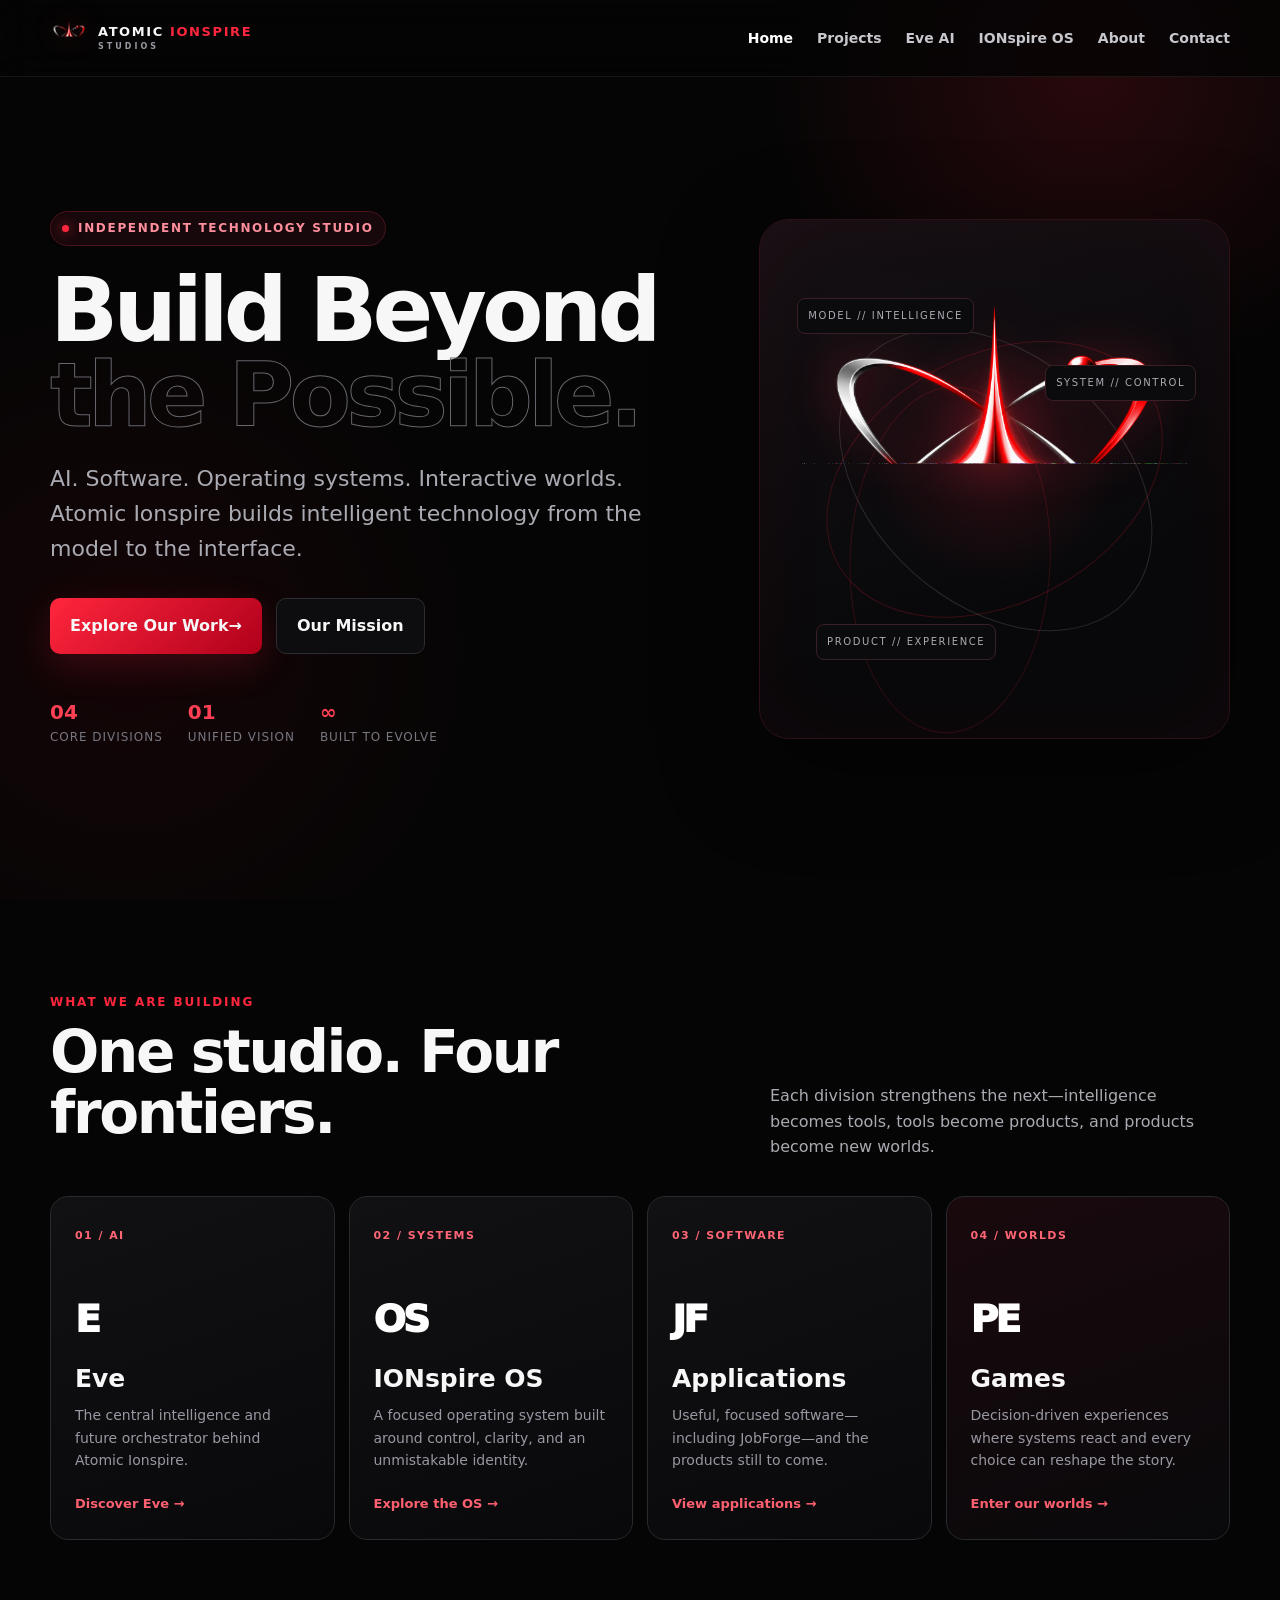
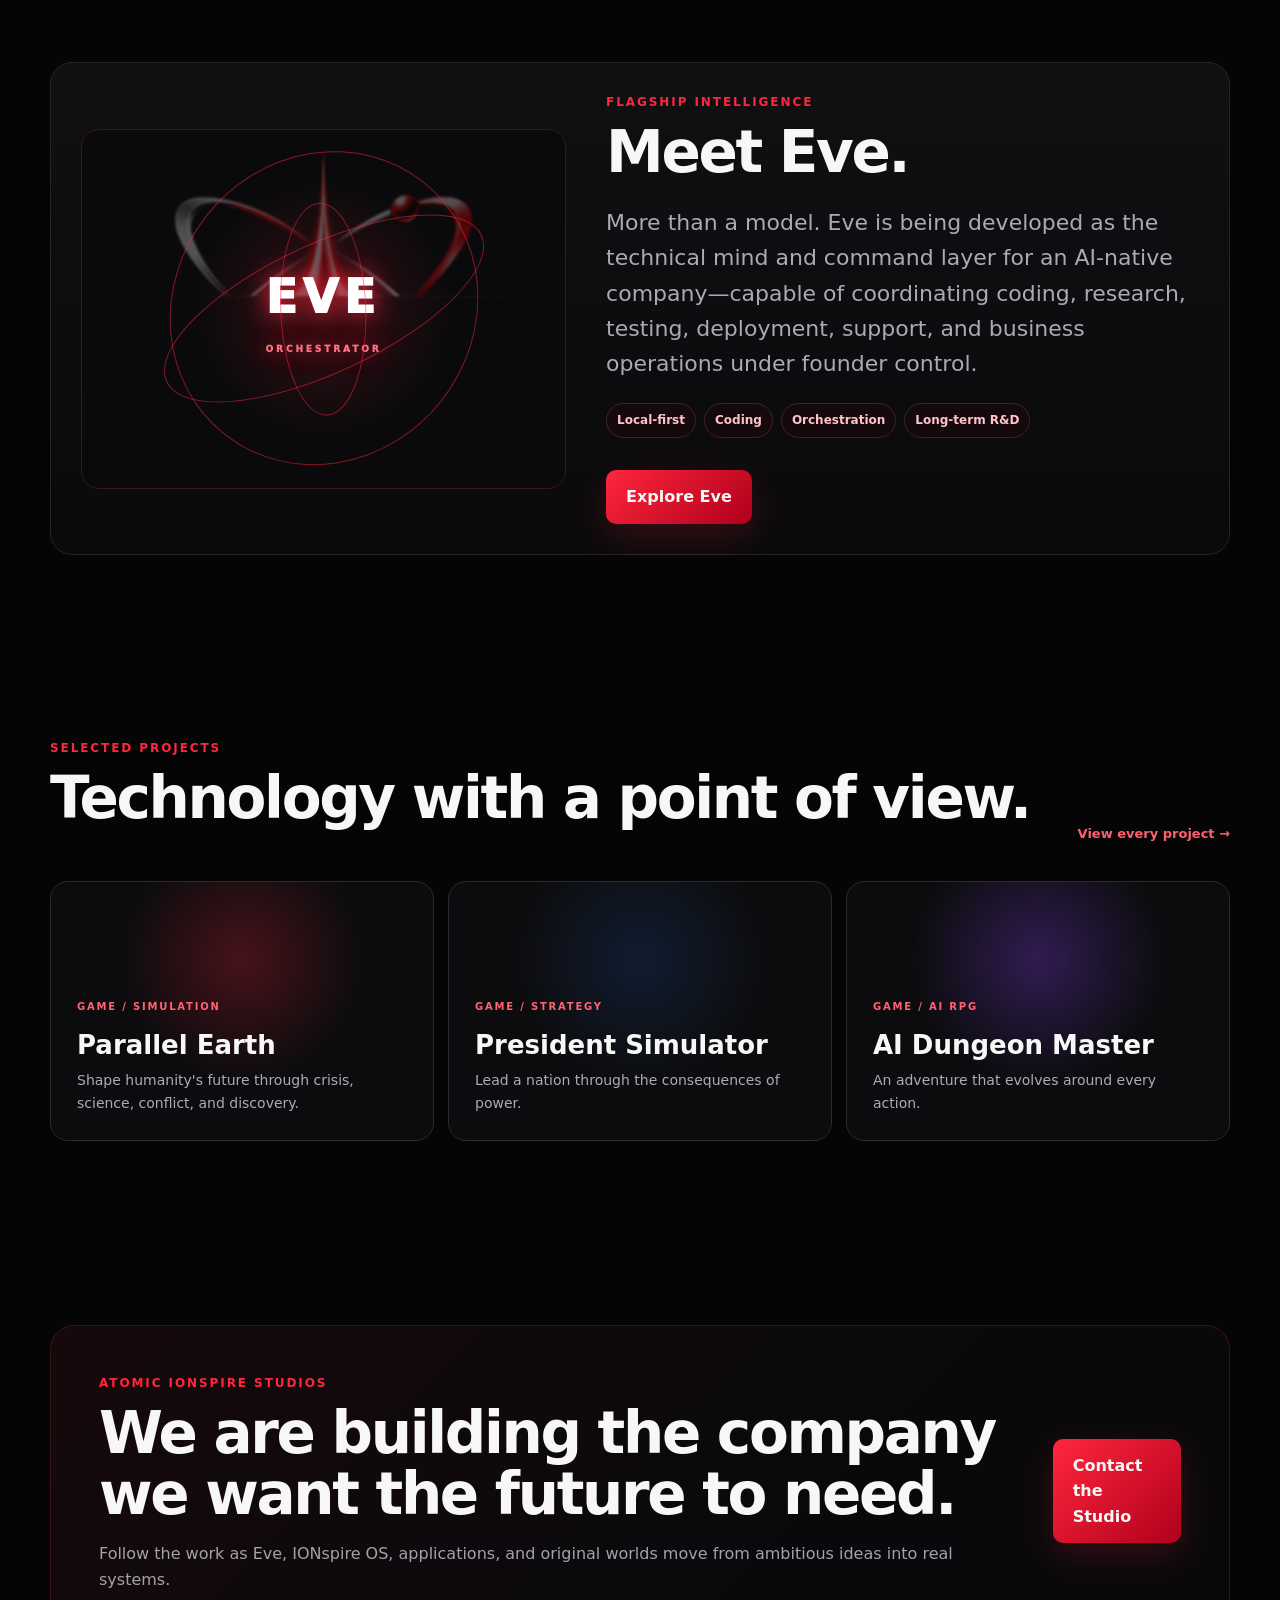
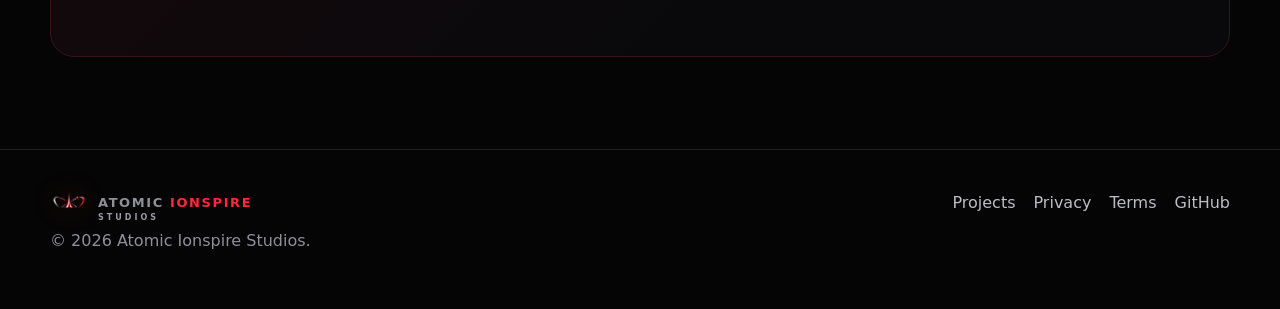
==== index.html @ 13362579 "Launch Atomic Ionspire Studios brand V2" ====
<!doctype html>
<html lang="en">
<head>
  <meta charset="utf-8"><meta name="viewport" content="width=device-width,initial-scale=1">
  <meta name="description" content="Atomic Ionspire Studios builds artificial intelligence, operating systems, software, and interactive worlds from the model to the interface.">
  <meta name="theme-color" content="#050505"><meta property="og:title" content="Atomic Ionspire Studios — Build Beyond the Possible"><meta property="og:description" content="AI. Software. Operating systems. Interactive worlds."><meta property="og:type" content="website"><meta property="og:url" content="https://atomicionspire.com/">
  <link rel="canonical" href="https://atomicionspire.com/"><link rel="icon" href="assets/atomic-ionspire-mark.png"><link rel="stylesheet" href="styles.css">
  <title>Atomic Ionspire Studios | Build Beyond the Possible</title>
</head>
<body><div class="site-bg"></div><div class="grid"></div>
<nav class="nav"><div class="wrap nav-inner"><a class="brand" href="index.html"><img class="brand-mark" src="assets/atomic-ionspire-mark.png" alt=""><span>ATOMIC <strong>IONSPIRE</strong><small>STUDIOS</small></span></a><button class="menu-btn" aria-expanded="false" aria-label="Open navigation">Menu</button><div class="links"><a class="active" href="index.html">Home</a><a href="projects.html">Projects</a><a href="eve.html">Eve AI</a><a href="ionspire-os.html">IONspire OS</a><a href="about.html">About</a><a href="contact.html">Contact</a></div></div></nav>
<main>
  <header class="hero v2-hero"><div class="wrap hero-grid"><div class="reveal"><div class="eyebrow"><span class="dot"></span> Independent technology studio</div><h1>Build Beyond<br><span class="stroke">the Possible.</span></h1><p class="lead">AI. Software. Operating systems. Interactive worlds. Atomic Ionspire builds intelligent technology from the model to the interface.</p><div class="actions"><a class="btn btn-primary" href="projects.html">Explore Our Work <span aria-hidden="true">→</span></a><a class="btn btn-ghost" href="about.html">Our Mission</a></div><div class="signal-row"><span><b>04</b> Core divisions</span><span><b>01</b> Unified vision</span><span><b>∞</b> Built to evolve</span></div></div><div class="brand-stage reveal"><div class="stage-rings"></div><img src="assets/atomic-ionspire-mark.png" alt="Atomic Ionspire orbit-star emblem"><span class="stage-label l1">MODEL // INTELLIGENCE</span><span class="stage-label l2">SYSTEM // CONTROL</span><span class="stage-label l3">PRODUCT // EXPERIENCE</span></div></div></header>
  <section class="section division-section"><div class="wrap"><div class="section-head reveal"><div><div class="kicker">What we are building</div><h2 class="title">One studio. Four frontiers.</h2></div><p class="lead">Each division strengthens the next—intelligence becomes tools, tools become products, and products become new worlds.</p></div><div class="division-grid">
    <a class="division-card reveal red" href="eve.html"><span class="division-index">01 / AI</span><div class="division-icon">E</div><h3>Eve</h3><p>The central intelligence and future orchestrator behind Atomic Ionspire.</p><span class="text-link">Discover Eve →</span></a>
    <a class="division-card reveal silver" href="ionspire-os.html"><span class="division-index">02 / SYSTEMS</span><div class="division-icon">OS</div><h3>IONspire OS</h3><p>A focused operating system built around control, clarity, and an unmistakable identity.</p><span class="text-link">Explore the OS →</span></a>
    <a class="division-card reveal dark" href="projects.html#applications"><span class="division-index">03 / SOFTWARE</span><div class="division-icon">JF</div><h3>Applications</h3><p>Useful, focused software—including JobForge—and the products still to come.</p><span class="text-link">View applications →</span></a>
    <a class="division-card reveal crimson" href="projects.html#games"><span class="division-index">04 / WORLDS</span><div class="division-icon">PE</div><h3>Games</h3><p>Decision-driven experiences where systems react and every choice can reshape the story.</p><span class="text-link">Enter our worlds →</span></a>
  </div></div></section>
  <section class="section flagship"><div class="wrap"><div class="feature panel reveal eve-feature"><div class="eve-visual"><img src="assets/atomic-ionspire-mark.png" alt=""><div class="eve-core">EVE<span>ORCHESTRATOR</span></div><i></i><i></i><i></i></div><div><div class="kicker">Flagship intelligence</div><h2 class="title">Meet Eve.</h2><p class="lead">More than a model. Eve is being developed as the technical mind and command layer for an AI-native company—capable of coordinating coding, research, testing, deployment, support, and business operations under founder control.</p><div class="pill-row"><span class="pill">Local-first</span><span class="pill">Coding</span><span class="pill">Orchestration</span><span class="pill">Long-term R&amp;D</span></div><div class="actions"><a class="btn btn-primary" href="eve.html">Explore Eve</a></div></div></div></div></section>
  <section class="section"><div class="wrap"><div class="section-head reveal"><div><div class="kicker">Selected projects</div><h2 class="title">Technology with a point of view.</h2></div><a class="text-link" href="projects.html">View every project →</a></div><div class="project-strip"><a class="project-tile earth reveal" href="parallel-earth.html"><span>GAME / SIMULATION</span><h3>Parallel Earth</h3><p>Shape humanity's future through crisis, science, conflict, and discovery.</p></a><a class="project-tile president reveal" href="president-simulator.html"><span>GAME / STRATEGY</span><h3>President Simulator</h3><p>Lead a nation through the consequences of power.</p></a><a class="project-tile dungeon reveal" href="ai-dungeon-master.html"><span>GAME / AI RPG</span><h3>AI Dungeon Master</h3><p>An adventure that evolves around every action.</p></a></div></div></section>
  <section class="section"><div class="wrap"><div class="cta reveal"><div><div class="kicker">Atomic Ionspire Studios</div><h2 class="title">We are building the company we want the future to need.</h2><p class="muted">Follow the work as Eve, IONspire OS, applications, and original worlds move from ambitious ideas into real systems.</p></div><a class="btn btn-primary" href="contact.html">Contact the Studio</a></div></div></section>
</main>
<footer class="footer"><div class="wrap footer-grid"><div><a class="brand footer-brand" href="index.html"><img class="brand-mark" src="assets/atomic-ionspire-mark.png" alt=""><span>ATOMIC <strong>IONSPIRE</strong><small>STUDIOS</small></span></a><div>© <span data-year>2026</span> Atomic Ionspire Studios.</div></div><div class="footer-links"><a href="projects.html">Projects</a><a href="privacy.html">Privacy</a><a href="terms.html">Terms</a><a href="https://github.com/atomicionspire">GitHub</a></div></div></footer><script src="script.js"></script></body></html>
---- styles.css ----
*{box-sizing:border-box}html{scroll-behavior:smooth}body{margin:0;background:#050505;color:#f7f7f7;font-family:Inter,ui-sans-serif,system-ui,-apple-system,BlinkMacSystemFont,"Segoe UI",sans-serif;line-height:1.6;overflow-x:hidden}a{color:inherit}.site-bg{position:fixed;inset:0;z-index:-3;background:radial-gradient(circle at 85% 8%,rgba(255,32,56,.14),transparent 24%),radial-gradient(circle at 10% 72%,rgba(130,0,18,.12),transparent 28%),#050505}.grid{position:fixed;inset:0;z-index:-2;opacity:.13;background-image:linear-gradient(rgba(255,255,255,.05) 1px,transparent 1px),linear-gradient(90deg,rgba(255,255,255,.05) 1px,transparent 1px);background-size:46px 46px;mask-image:linear-gradient(to bottom,#000,transparent 90%)}.wrap{width:min(1180px,calc(100% - 40px));margin:auto}.nav{position:sticky;top:0;z-index:50;background:rgba(5,5,5,.78);backdrop-filter:blur(18px);border-bottom:1px solid rgba(255,255,255,.07)}.nav-inner{height:76px;display:flex;align-items:center;justify-content:space-between;gap:24px}.brand{display:flex;align-items:center;gap:12px;text-decoration:none;font-weight:900;letter-spacing:.02em}.brand strong{color:#ff263d}.mark{width:42px;height:42px;filter:drop-shadow(0 0 18px rgba(255,38,61,.28))}.links{display:flex;align-items:center;gap:24px}.links a{text-decoration:none;color:#c7c7cd;font-size:14px;font-weight:750}.links a:hover,.links a.active{color:#fff}.menu-btn{display:none;border:1px solid #2a2a2f;background:#111;color:#fff;border-radius:10px;padding:10px 12px}.hero{min-height:calc(100vh - 76px);display:grid;align-items:center;padding:90px 0}.hero-grid{display:grid;grid-template-columns:1.16fr .84fr;gap:58px;align-items:center}.eyebrow{display:inline-flex;gap:9px;align-items:center;border:1px solid #4b141c;background:#16080b;color:#ff8f9d;border-radius:999px;padding:7px 11px;font-size:12px;font-weight:900;letter-spacing:.14em;text-transform:uppercase}.dot{width:7px;height:7px;border-radius:50%;background:#ff263d;box-shadow:0 0 14px #ff263d}.hero h1,.page-hero h1{font-size:clamp(52px,7vw,92px);line-height:.95;letter-spacing:-.055em;margin:22px 0}.stroke{color:transparent;-webkit-text-stroke:1px #66666c}.lead{font-size:clamp(18px,2vw,22px);color:#aaaab2;max-width:720px}.actions{display:flex;gap:14px;flex-wrap:wrap;margin-top:32px}.btn{display:inline-flex;align-items:center;justify-content:center;padding:14px 20px;border-radius:10px;text-decoration:none;font-weight:850;transition:.2s ease}.btn-primary{background:linear-gradient(135deg,#ff263d,#b0001b);box-shadow:0 12px 36px rgba(255,38,61,.18)}.btn-ghost{border:1px solid #2d2d31;background:#0d0d0f}.btn:hover{transform:translateY(-2px)}.orbital{position:relative;min-height:490px;border:1px solid #2e1116;background:linear-gradient(180deg,#111114,#09090b);border-radius:28px;overflow:hidden;box-shadow:0 24px 70px rgba(0,0,0,.46)}.orbital:before,.orbital:after{content:"";position:absolute;border:1px solid rgba(255,64,86,.22);border-radius:50%;inset:12%}.orbital:after{inset:24%;animation:spin 18s linear infinite}.planet{position:absolute;width:230px;height:230px;border-radius:50%;left:50%;top:50%;transform:translate(-50%,-50%);background:radial-gradient(circle at 34% 30%,#ff6678 0 8%,#b60d25 18%,#36060e 42%,#050505 70%);box-shadow:0 0 90px rgba(255,38,61,.28),inset -26px -20px 50px #000;animation:float 5s ease-in-out infinite}.orbit-chip{position:absolute;padding:10px 13px;background:#0d0d10;border:1px solid #2c2c31;border-radius:10px;color:#c9c9ce;font-size:12px;box-shadow:0 12px 30px rgba(0,0,0,.25)}.c1{top:14%;left:8%}.c2{right:7%;top:26%}.c3{left:12%;bottom:15%}.c4{right:9%;bottom:11%}.section{padding:92px 0}.kicker{color:#ff263d;font-size:12px;font-weight:900;letter-spacing:.16em;text-transform:uppercase}.title{font-size:clamp(34px,5vw,58px);line-height:1.05;letter-spacing:-.04em;margin:10px 0 16px}.muted{color:#a2a2aa}.cards{display:grid;grid-template-columns:repeat(3,1fr);gap:18px;margin-top:36px}.card{background:linear-gradient(180deg,#101012,#0a0a0c);border:1px solid #252529;border-radius:18px;padding:26px;transition:.25s ease}.card:hover{transform:translateY(-5px);border-color:#5d1721}.card .num{color:#ff263d;font-weight:900;letter-spacing:.14em;font-size:12px}.card h3{font-size:22px;margin:18px 0 8px}.page-hero{padding:110px 0 70px}.page-hero .lead{max-width:800px}.feature{display:grid;grid-template-columns:1fr 1fr;gap:40px;align-items:center}.panel{background:linear-gradient(180deg,#101012,#0a0a0c);border:1px solid #252529;border-radius:22px;padding:30px}.game-art{min-height:420px;border-radius:20px;border:1px solid #2d2d31;display:grid;place-items:center;background:radial-gradient(circle at 50% 45%,rgba(255,38,61,.2),transparent 24%),#0b0b0d;position:relative;overflow:hidden}.game-art:before{content:"";position:absolute;inset:0;background:linear-gradient(transparent 95%,rgba(255,255,255,.05) 95%),linear-gradient(90deg,transparent 95%,rgba(255,255,255,.05) 95%);background-size:32px 32px;opacity:.12;z-index:0}.game-earth{width:250px;height:250px;border-radius:50%;background:radial-gradient(circle at 35% 30%,#f55a6d 0 8%,#a50f22 18%,#29070c 44%,#080808 70%);box-shadow:0 0 90px rgba(255,38,61,.25);position:relative;z-index:2;animation:float 5s ease-in-out infinite}.game-earth:after{content:"PARALLEL EARTH";position:absolute;left:50%;top:50%;transform:translate(-50%,-50%);white-space:nowrap;font-weight:950;letter-spacing:.18em;text-shadow:0 3px 18px #000}.president-art{background:radial-gradient(circle at 50% 42%,rgba(255,38,61,.22),transparent 34%),linear-gradient(180deg,#0d1017,#08090c)}.president-seal{position:absolute;z-index:4;left:50%;top:50%;width:250px;height:250px;margin-left:-125px;margin-top:-125px;border-radius:50%;border:4px solid #f2f2f4;background:radial-gradient(circle,#18345f 0 45%,#0a162a 46% 61%,#c71f37 62% 68%,#f2f2f4 69% 72%,#10131b 73%);box-shadow:0 0 35px rgba(255,255,255,.18),0 0 90px rgba(255,38,61,.35);animation:presidentFloat 4s ease-in-out infinite}.president-seal:before{content:"EXECUTIVE";position:absolute;left:50%;top:30px;transform:translateX(-50%);font-size:11px;font-weight:950;letter-spacing:.25em;color:#fff;text-shadow:0 2px 8px #000}.president-seal:after{content:"★";position:absolute;left:50%;bottom:25px;transform:translateX(-50%);font-size:26px;color:#fff;text-shadow:0 0 14px #fff}.president-building{position:absolute;z-index:5;left:50%;top:50%;transform:translate(-50%,-35%);width:130px;height:76px;border-bottom:10px solid #fff}.president-building:before{content:"";position:absolute;left:8px;right:8px;bottom:10px;height:45px;background:repeating-linear-gradient(90deg,#fff 0 9px,transparent 9px 20px);border-top:10px solid #fff}.president-building:after{content:"";position:absolute;left:0;right:0;top:-20px;margin:auto;width:0;height:0;border-left:65px solid transparent;border-right:65px solid transparent;border-bottom:22px solid #fff}.president-chip{position:absolute;z-index:6;padding:9px 12px;border:1px solid #4c5364;background:rgba(9,12,19,.94);border-radius:9px;font-size:11px;font-weight:850;letter-spacing:.09em;color:#fff;box-shadow:0 10px 28px rgba(0,0,0,.35);animation:chipDrift 4s ease-in-out infinite}.pc1{top:13%;left:7%}.pc2{top:23%;right:6%;animation-delay:-1.2s}.pc3{bottom:13%;left:10%;animation-delay:-2.1s}.pc4{bottom:16%;right:7%;animation-delay:-3s}.dungeon-art{background:radial-gradient(circle at 50% 48%,rgba(139,66,255,.32),transparent 38%),linear-gradient(180deg,#0c0812,#07070a)}.dungeon-portal{position:absolute;z-index:4;left:50%;top:50%;width:230px;height:300px;margin-left:-115px;margin-top:-150px;border-radius:115px 115px 28px 28px;background:radial-gradient(ellipse at center,#fff 0 5%,#d5b4ff 6% 15%,#9b54ff 16% 29%,#6123bf 30% 46%,#24103e 47% 65%,#09060d 66%);border:4px solid #b77aff;box-shadow:0 0 28px #b77aff,0 0 75px rgba(139,66,255,.75),inset 0 0 45px #000;animation:portalPulse 2.8s ease-in-out infinite}.dungeon-portal:before{content:"";position:absolute;inset:14px;border-radius:100px 100px 20px 20px;border:3px solid rgba(245,233,255,.72);box-shadow:0 0 18px rgba(255,255,255,.65),inset 0 0 30px rgba(216,181,255,.55);animation:portalRing 5s ease-in-out infinite}.dungeon-portal:after{content:"AI DM";position:absolute;inset:0;display:grid;place-items:center;font-weight:950;font-size:24px;letter-spacing:.2em;color:#fff;text-shadow:0 0 12px #fff,0 0 28px #b77aff,0 4px 18px #000}.rune{position:absolute;z-index:6;width:46px;height:46px;border:1px solid rgba(191,145,255,.7);background:rgba(18,9,31,.92);display:grid;place-items:center;transform:rotate(45deg);box-shadow:0 0 22px rgba(122,52,255,.45);animation:runeFloat 5s ease-in-out infinite}.rune span{transform:rotate(-45deg);font-weight:900;color:#fff;text-shadow:0 0 10px #b77aff}.r1{top:14%;left:12%}.r2{top:23%;right:11%;animation-delay:-1.6s}.r3{bottom:14%;left:14%;animation-delay:-3.2s}.story-card{position:absolute;z-index:7;right:7%;bottom:9%;width:160px;padding:12px;border:1px solid #6e3aa2;background:rgba(12,8,18,.96);border-radius:10px;font-size:10px;line-height:1.4;color:#e4d7f5;box-shadow:0 14px 30px rgba(0,0,0,.4);animation:cardHover 4.5s ease-in-out infinite}.story-card strong{display:block;color:#e8cfff;letter-spacing:.1em;margin-bottom:4px}.pill-row{display:flex;gap:8px;flex-wrap:wrap;margin-top:20px}.pill{border:1px solid #442029;background:#14090c;color:#ffc3cb;border-radius:999px;padding:7px 10px;font-size:12px;font-weight:800}.timeline{display:grid;gap:16px;margin-top:30px}.timeline-item{display:grid;grid-template-columns:90px 1fr;gap:20px;padding:20px 0;border-bottom:1px solid #202024}.timeline-item strong{color:#ff5368}.contact-grid{display:grid;grid-template-columns:1fr 1fr;gap:24px}.contact-card{padding:28px;border:1px solid #2a2a2f;border-radius:18px;background:#0d0d0f}.cta{border:1px solid #3a1219;border-radius:24px;padding:48px;background:linear-gradient(135deg,#16090c,#09090b 62%);display:flex;justify-content:space-between;gap:30px;align-items:center}.footer{border-top:1px solid #202024;padding:40px 0 55px;color:#8f8f97}.footer-grid{display:flex;justify-content:space-between;gap:30px;align-items:flex-start}.footer-links{display:flex;gap:18px;flex-wrap:wrap}.footer-links a{text-decoration:none;color:#bcbcc3}.reveal{opacity:0;transform:translateY(22px);transition:opacity .7s ease,transform .7s ease}.reveal.show{opacity:1;transform:none}.pulse{animation:pulse 2.4s ease-in-out infinite}@keyframes spin{to{transform:rotate(360deg)}}@keyframes float{50%{transform:translate(-50%,-53%) scale(1.02)}}@keyframes pulse{50%{box-shadow:0 0 30px rgba(255,38,61,.22)}}@keyframes presidentFloat{0%,100%{transform:translateY(0) rotate(-1deg)}50%{transform:translateY(-12px) rotate(1deg)}}@keyframes chipDrift{50%{transform:translateY(-8px);border-color:#8b94aa}}@keyframes portalPulse{0%,100%{transform:scale(1)}50%{transform:scale(1.045);box-shadow:0 0 38px #c89aff,0 0 105px rgba(139,66,255,.9),inset 0 0 48px #000}}@keyframes portalRing{50%{inset:24px;opacity:.55}}@keyframes runeFloat{50%{transform:translateY(-10px) rotate(55deg)}}@keyframes cardHover{50%{transform:translateY(-9px) rotate(-1deg)}}@media(prefers-reduced-motion:reduce){*{animation:none!important;transition:none!important}.reveal{opacity:1;transform:none}}@media(max-width:860px){.hero-grid,.feature,.contact-grid{grid-template-columns:1fr}.cards{grid-template-columns:1fr}.links{display:none;position:absolute;top:76px;left:0;right:0;background:#09090b;border-bottom:1px solid #242428;padding:18px 20px;flex-direction:column;align-items:flex-start}.links.open{display:flex}.menu-btn{display:block}.orbital{min-height:400px}.footer-grid,.cta{flex-direction:column;align-items:flex-start}.president-seal{width:210px;height:210px;margin-left:-105px;margin-top:-105px}.dungeon-portal{width:190px;height:260px;margin-left:-95px;margin-top:-130px}}
/* Atomic Ionspire V2 brand system */
.brand{gap:10px;text-transform:uppercase;letter-spacing:.1em}.brand-mark{width:38px;height:38px;object-fit:contain;filter:drop-shadow(0 0 14px rgba(255,38,61,.45))}.brand span{font-size:13px;line-height:1.05}.brand small{display:block;font-size:8px;letter-spacing:.38em;color:#999aa3;margin-top:4px}.v2-hero{padding-top:70px}.brand-stage{min-height:520px;position:relative;display:grid;place-items:center;border:1px solid #2d1117;border-radius:30px;background:radial-gradient(circle at 50% 46%,rgba(255,38,61,.14),transparent 34%),linear-gradient(160deg,#151014,#08080a 70%);overflow:hidden;box-shadow:inset 0 0 90px rgba(255,38,61,.04),0 30px 100px rgba(0,0,0,.45)}.brand-stage img{width:min(82%,420px);position:relative;z-index:2;animation:markFloat 6s ease-in-out infinite;filter:drop-shadow(0 0 24px rgba(255,38,61,.35))}.stage-rings,.stage-rings:before,.stage-rings:after{position:absolute;content:"";border:1px solid rgba(255,38,61,.2);border-radius:50%;width:76%;height:48%;transform:rotate(-28deg);animation:stageSpin 20s linear infinite}.stage-rings:before{width:100%;height:100%;transform:rotate(70deg);border-color:rgba(255,255,255,.13)}.stage-rings:after{width:56%;height:140%;transform:rotate(30deg);border-color:rgba(255,38,61,.16)}.stage-label{position:absolute;z-index:3;color:#aaaab2;font-size:10px;letter-spacing:.16em;border:1px solid #3a2025;background:#0b0b0d;padding:9px 10px;border-radius:8px}.l1{top:15%;left:8%}.l2{top:28%;right:7%}.l3{bottom:15%;left:12%}.signal-row{display:flex;gap:25px;flex-wrap:wrap;margin-top:42px;color:#777780;font-size:12px;letter-spacing:.08em;text-transform:uppercase}.signal-row b{display:block;color:#ff4054;font-size:20px;letter-spacing:0}.section-head{display:flex;align-items:end;justify-content:space-between;gap:30px}.section-head>.lead{font-size:16px;max-width:460px;margin:0}.division-grid{display:grid;grid-template-columns:repeat(4,1fr);gap:14px;margin-top:36px}.division-card{min-height:280px;padding:24px;border:1px solid #29292e;border-radius:18px;background:linear-gradient(160deg,#111114,#09090b);text-decoration:none;transition:.25s ease;position:relative;overflow:hidden}.division-card:hover{transform:translateY(-6px);border-color:#ff263d}.division-card.silver:hover{border-color:#bfc3ca}.division-card.crimson{background:linear-gradient(160deg,#19090d,#09090b)}.division-index{font-size:11px;letter-spacing:.13em;color:#ff6575;font-weight:900}.division-icon{font-size:38px;font-weight:950;letter-spacing:-.08em;margin-top:42px;color:#fff}.division-card h3{font-size:25px;margin:10px 0 5px}.division-card p{color:#9898a2;font-size:14px;margin:0 0 18px}.text-link{color:#ff6070;font-weight:850;font-size:13px;text-decoration:none}.flagship{padding-top:30px}.eve-feature{grid-template-columns:.9fr 1.1fr}.eve-visual{height:360px;position:relative;border:1px solid #3b151c;border-radius:18px;display:grid;place-items:center;overflow:hidden;background:radial-gradient(circle,rgba(255,38,61,.2),transparent 42%),#0a0a0c}.eve-visual img{width:75%;opacity:.3;filter:blur(1px);animation:spin 24s linear infinite}.eve-core{position:absolute;color:#fff;font-weight:950;font-size:46px;letter-spacing:.12em;text-shadow:0 0 25px #ff263d}.eve-core span{display:block;font-size:9px;letter-spacing:.32em;color:#ff7180;text-align:center;margin-top:8px}.eve-visual i{position:absolute;border:1px solid rgba(255,38,61,.5);border-radius:50%;width:72%;height:36%;transform:rotate(-25deg);animation:spin 12s linear infinite}.eve-visual i:nth-of-type(2){transform:rotate(38deg);width:62%;height:90%;animation-direction:reverse}.eve-visual i:nth-of-type(3){width:44%;height:24%;transform:rotate(88deg)}.project-strip{display:grid;grid-template-columns:repeat(3,1fr);gap:14px;margin-top:36px}.project-tile{min-height:260px;padding:26px;border:1px solid #2a2a2f;border-radius:18px;display:flex;flex-direction:column;justify-content:end;text-decoration:none;overflow:hidden;position:relative;background:#0c0c0e}.project-tile:before{content:"";position:absolute;inset:0;background:radial-gradient(circle at 50% 30%,rgba(255,38,61,.3),transparent 46%);opacity:.8}.project-tile>*{position:relative}.project-tile span{font-size:10px;letter-spacing:.18em;color:#ff6372;font-weight:900}.project-tile h3{font-size:26px;margin:10px 0 3px}.project-tile p{color:#acacb3;margin:0;font-size:14px}.project-tile.president:before{background:radial-gradient(circle at 50% 30%,rgba(28,66,126,.38),transparent 48%)}.project-tile.dungeon:before{background:radial-gradient(circle at 50% 30%,rgba(133,64,237,.38),transparent 48%)}.project-row{display:grid;grid-template-columns:180px 1fr;gap:32px;align-items:center;margin-top:28px}.project-symbol{width:150px;height:150px;border-radius:32px;display:grid;place-items:center;font-size:96px;font-weight:950;color:#ff364c;background:radial-gradient(circle,rgba(255,38,61,.27),transparent 65%),#0a0a0c;border:1px solid #5a1c27}.os-symbol{font-size:50px;color:#ddd;border-color:#555}.project-row h3{font-size:30px;margin:0 0 10px}.cards.two{grid-template-columns:repeat(2,1fr)}.cards.three{grid-template-columns:repeat(3,1fr)}.cards.compact{grid-template-columns:repeat(3,1fr);gap:10px;margin-top:26px}.cards.compact .card{padding:18px}.cards.compact h3{font-size:17px;margin:0 0 5px}.red-dot{color:#ff263d}.os-feature{grid-template-columns:1fr 1fr}.os-visual{min-height:350px;border-radius:20px;border:1px solid #30343e;position:relative;display:grid;place-items:center;background:linear-gradient(145deg,#11151e,#08090c)}.os-visual img{width:62%;opacity:.35}.os-window{position:absolute;bottom:12%;right:9%;width:65%;padding:16px;border:1px solid #5a6172;background:rgba(11,13,19,.9);border-radius:10px;box-shadow:0 18px 40px #0008}.os-window span{display:inline-block;width:7px;height:7px;border-radius:50%;background:#ff263d;margin-right:5px}.os-window b{display:block;margin-top:22px;font-size:14px;letter-spacing:.08em}.large{height:440px}@keyframes markFloat{50%{transform:translateY(-11px) scale(1.02)}}@keyframes stageSpin{to{transform:rotate(332deg)}}@media(max-width:980px){.division-grid{grid-template-columns:repeat(2,1fr)}.project-strip{grid-template-columns:1fr}.section-head{align-items:flex-start;flex-direction:column}}@media(max-width:600px){.wrap{width:min(100% - 28px,1180px)}.brand-mark{width:34px;height:34px}.brand span{font-size:11px}.brand small{font-size:7px}.brand-stage{min-height:390px}.stage-label{font-size:8px;padding:7px}.signal-row{gap:14px}.division-grid,.cards.two,.cards.three,.cards.compact{grid-template-columns:1fr}.project-row{grid-template-columns:1fr}.project-symbol{width:100px;height:100px;font-size:62px}.eve-visual{height:290px}.os-feature{grid-template-columns:1fr}.os-visual{min-height:290px}}
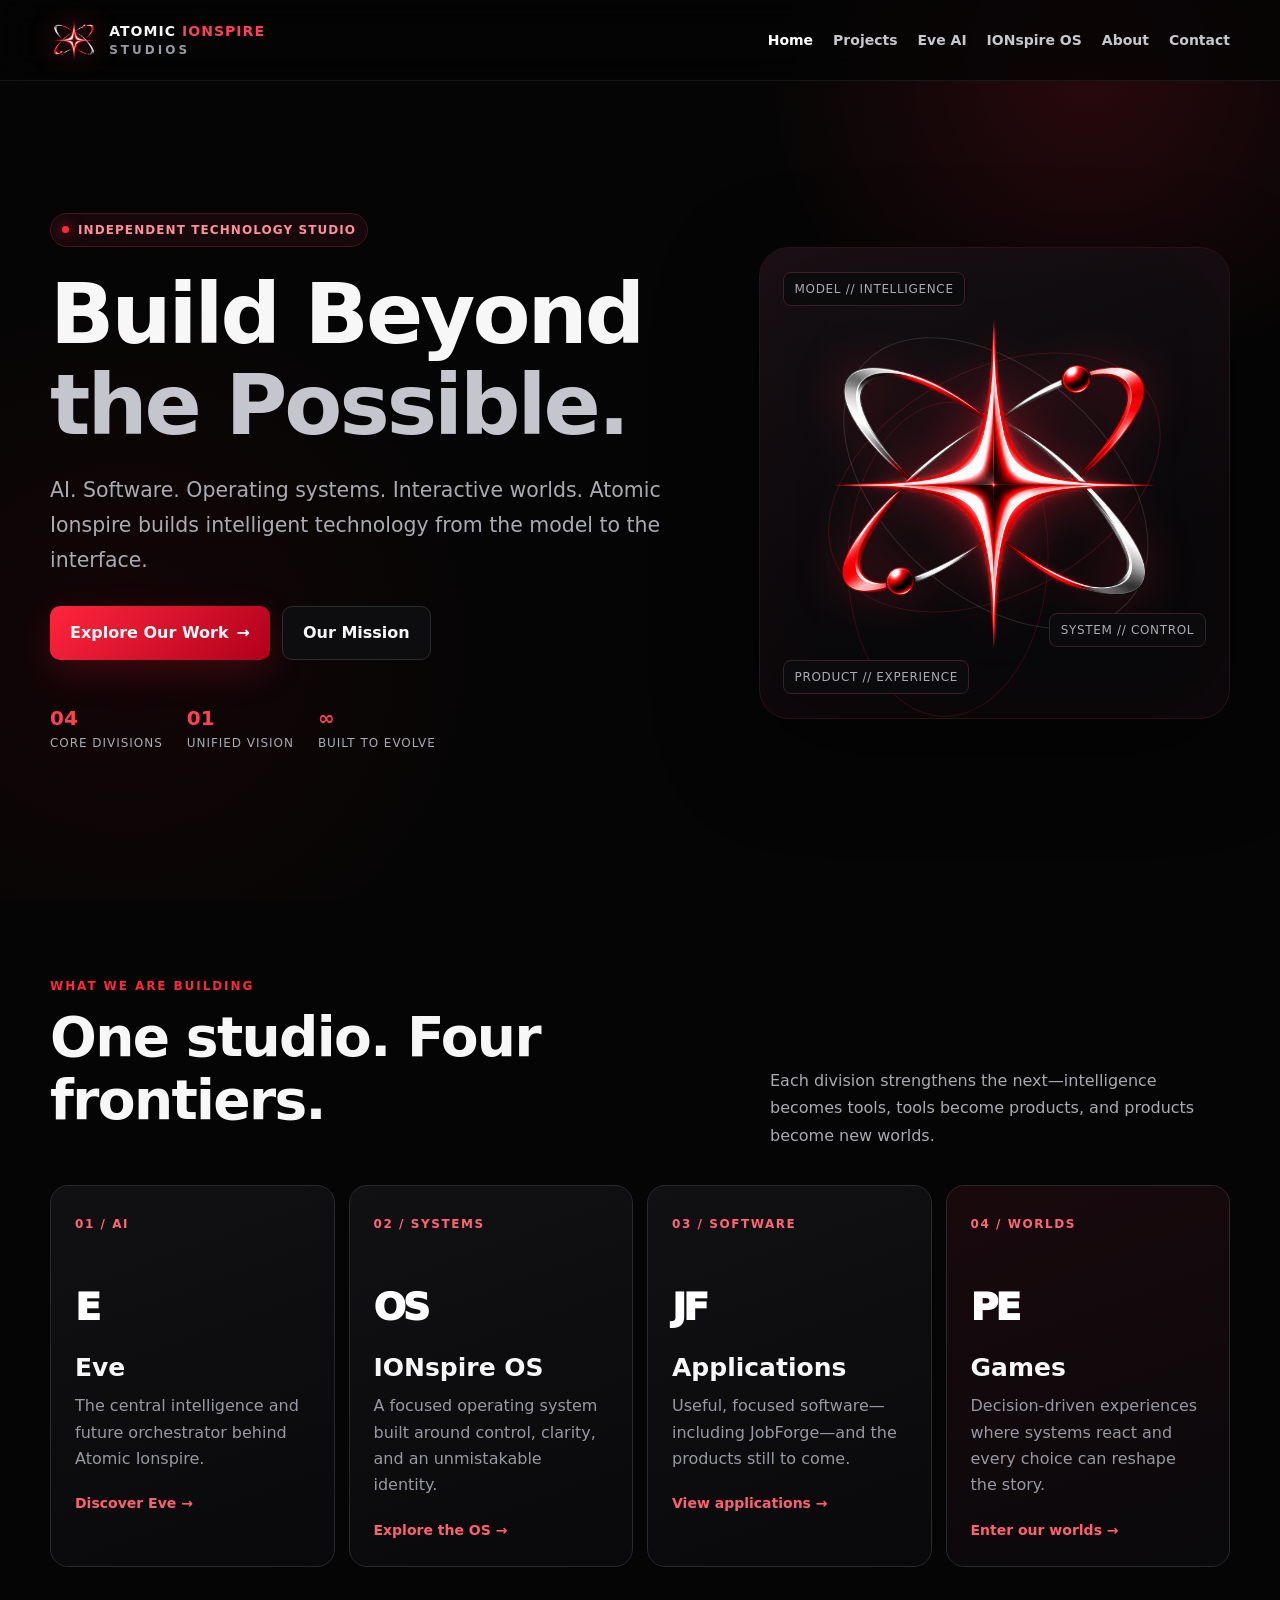
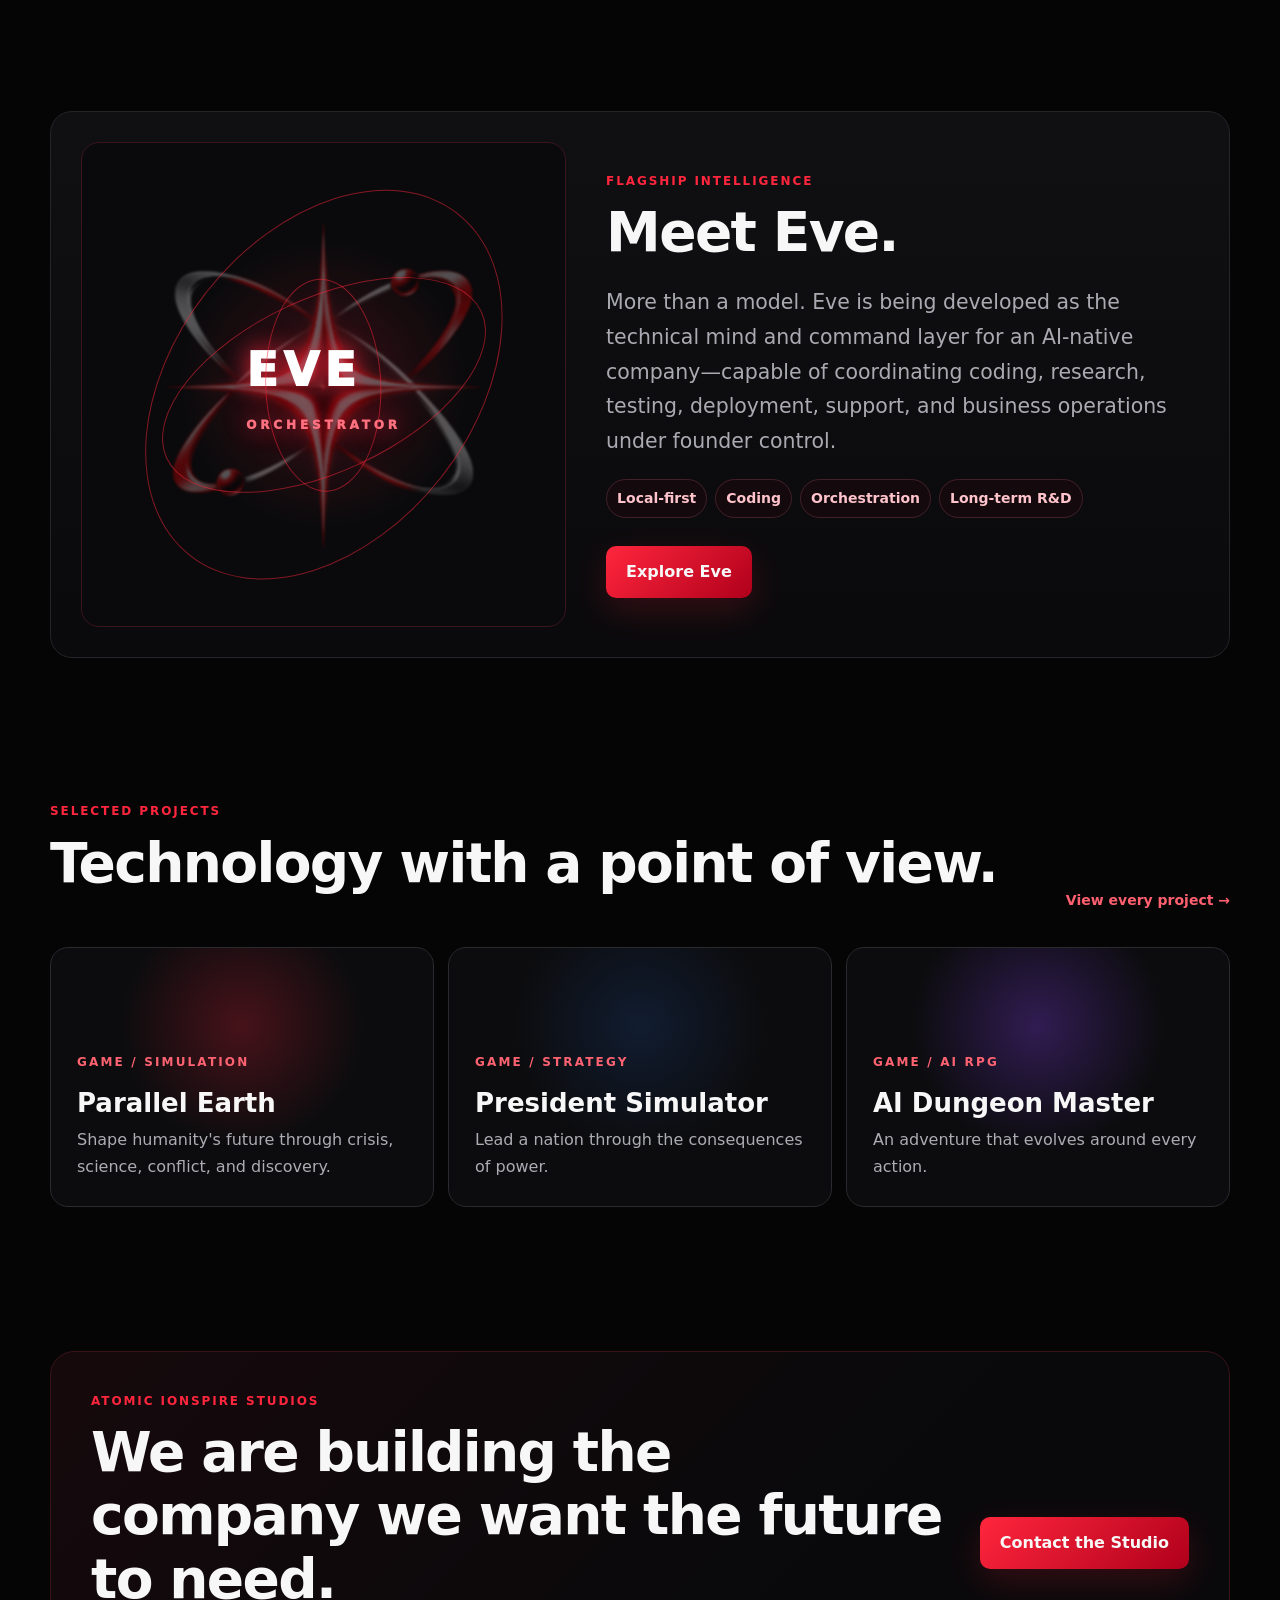
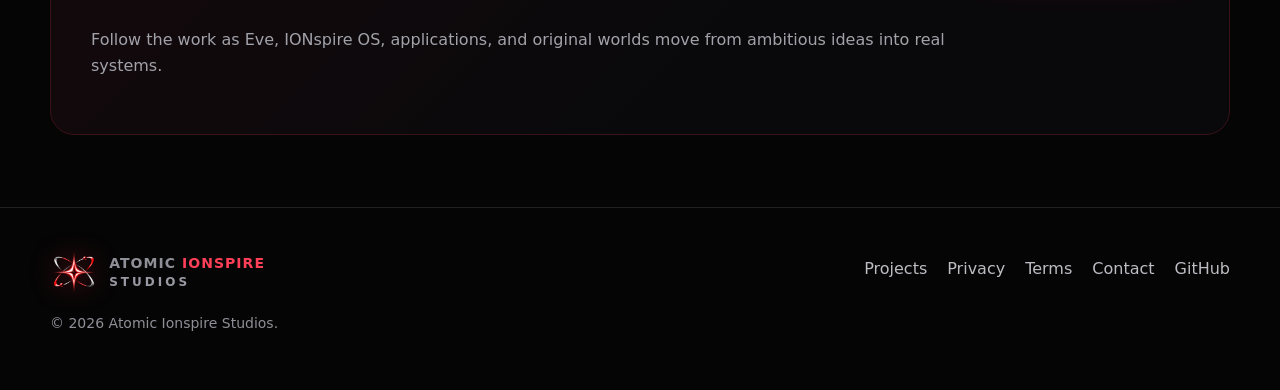
==== commit 2df7a543: "Restore complete logo and unify responsive branding across all pages" ====
--- a/index.html
+++ b/index.html
@@ -1,24 +1,215 @@
 <!doctype html>
 <html lang="en">
 <head>
-  <meta charset="utf-8"><meta name="viewport" content="width=device-width,initial-scale=1">
+  <meta charset="utf-8">
+<meta name="viewport" content="width=device-width,initial-scale=1">
   <meta name="description" content="Atomic Ionspire Studios builds artificial intelligence, operating systems, software, and interactive worlds from the model to the interface.">
-  <meta name="theme-color" content="#050505"><meta property="og:title" content="Atomic Ionspire Studios — Build Beyond the Possible"><meta property="og:description" content="AI. Software. Operating systems. Interactive worlds."><meta property="og:type" content="website"><meta property="og:url" content="https://atomicionspire.com/">
-  <link rel="canonical" href="https://atomicionspire.com/"><link rel="icon" href="assets/atomic-ionspire-mark.png"><link rel="stylesheet" href="styles.css">
+  <meta name="theme-color" content="#050505">
+<meta property="og:title" content="Atomic Ionspire Studios — Build Beyond the Possible">
+<meta property="og:description" content="AI. Software. Operating systems. Interactive worlds.">
+<meta property="og:type" content="website">
+<meta property="og:url" content="https://atomicionspire.com/">
+  <link rel="canonical" href="https://atomicionspire.com/">
   <title>Atomic Ionspire Studios | Build Beyond the Possible</title>
+<meta name="theme-color" content="#050505">
+<link rel="icon" href="assets/ionstar-v3.png" type="image/png">
+<link rel="apple-touch-icon" href="assets/ionstar-v3.png">
+<link rel="stylesheet" href="styles.css?v=3.0.1">
 </head>
-<body><div class="site-bg"></div><div class="grid"></div>
-<nav class="nav"><div class="wrap nav-inner"><a class="brand" href="index.html"><img class="brand-mark" src="assets/atomic-ionspire-mark.png" alt=""><span>ATOMIC <strong>IONSPIRE</strong><small>STUDIOS</small></span></a><button class="menu-btn" aria-expanded="false" aria-label="Open navigation">Menu</button><div class="links"><a class="active" href="index.html">Home</a><a href="projects.html">Projects</a><a href="eve.html">Eve AI</a><a href="ionspire-os.html">IONspire OS</a><a href="about.html">About</a><a href="contact.html">Contact</a></div></div></nav>
-<main>
-  <header class="hero v2-hero"><div class="wrap hero-grid"><div class="reveal"><div class="eyebrow"><span class="dot"></span> Independent technology studio</div><h1>Build Beyond<br><span class="stroke">the Possible.</span></h1><p class="lead">AI. Software. Operating systems. Interactive worlds. Atomic Ionspire builds intelligent technology from the model to the interface.</p><div class="actions"><a class="btn btn-primary" href="projects.html">Explore Our Work <span aria-hidden="true">→</span></a><a class="btn btn-ghost" href="about.html">Our Mission</a></div><div class="signal-row"><span><b>04</b> Core divisions</span><span><b>01</b> Unified vision</span><span><b>∞</b> Built to evolve</span></div></div><div class="brand-stage reveal"><div class="stage-rings"></div><img src="assets/atomic-ionspire-mark.png" alt="Atomic Ionspire orbit-star emblem"><span class="stage-label l1">MODEL // INTELLIGENCE</span><span class="stage-label l2">SYSTEM // CONTROL</span><span class="stage-label l3">PRODUCT // EXPERIENCE</span></div></div></header>
-  <section class="section division-section"><div class="wrap"><div class="section-head reveal"><div><div class="kicker">What we are building</div><h2 class="title">One studio. Four frontiers.</h2></div><p class="lead">Each division strengthens the next—intelligence becomes tools, tools become products, and products become new worlds.</p></div><div class="division-grid">
-    <a class="division-card reveal red" href="eve.html"><span class="division-index">01 / AI</span><div class="division-icon">E</div><h3>Eve</h3><p>The central intelligence and future orchestrator behind Atomic Ionspire.</p><span class="text-link">Discover Eve →</span></a>
-    <a class="division-card reveal silver" href="ionspire-os.html"><span class="division-index">02 / SYSTEMS</span><div class="division-icon">OS</div><h3>IONspire OS</h3><p>A focused operating system built around control, clarity, and an unmistakable identity.</p><span class="text-link">Explore the OS →</span></a>
-    <a class="division-card reveal dark" href="projects.html#applications"><span class="division-index">03 / SOFTWARE</span><div class="division-icon">JF</div><h3>Applications</h3><p>Useful, focused software—including JobForge—and the products still to come.</p><span class="text-link">View applications →</span></a>
-    <a class="division-card reveal crimson" href="projects.html#games"><span class="division-index">04 / WORLDS</span><div class="division-icon">PE</div><h3>Games</h3><p>Decision-driven experiences where systems react and every choice can reshape the story.</p><span class="text-link">Enter our worlds →</span></a>
-  </div></div></section>
-  <section class="section flagship"><div class="wrap"><div class="feature panel reveal eve-feature"><div class="eve-visual"><img src="assets/atomic-ionspire-mark.png" alt=""><div class="eve-core">EVE<span>ORCHESTRATOR</span></div><i></i><i></i><i></i></div><div><div class="kicker">Flagship intelligence</div><h2 class="title">Meet Eve.</h2><p class="lead">More than a model. Eve is being developed as the technical mind and command layer for an AI-native company—capable of coordinating coding, research, testing, deployment, support, and business operations under founder control.</p><div class="pill-row"><span class="pill">Local-first</span><span class="pill">Coding</span><span class="pill">Orchestration</span><span class="pill">Long-term R&amp;D</span></div><div class="actions"><a class="btn btn-primary" href="eve.html">Explore Eve</a></div></div></div></div></section>
-  <section class="section"><div class="wrap"><div class="section-head reveal"><div><div class="kicker">Selected projects</div><h2 class="title">Technology with a point of view.</h2></div><a class="text-link" href="projects.html">View every project →</a></div><div class="project-strip"><a class="project-tile earth reveal" href="parallel-earth.html"><span>GAME / SIMULATION</span><h3>Parallel Earth</h3><p>Shape humanity's future through crisis, science, conflict, and discovery.</p></a><a class="project-tile president reveal" href="president-simulator.html"><span>GAME / STRATEGY</span><h3>President Simulator</h3><p>Lead a nation through the consequences of power.</p></a><a class="project-tile dungeon reveal" href="ai-dungeon-master.html"><span>GAME / AI RPG</span><h3>AI Dungeon Master</h3><p>An adventure that evolves around every action.</p></a></div></div></section>
-  <section class="section"><div class="wrap"><div class="cta reveal"><div><div class="kicker">Atomic Ionspire Studios</div><h2 class="title">We are building the company we want the future to need.</h2><p class="muted">Follow the work as Eve, IONspire OS, applications, and original worlds move from ambitious ideas into real systems.</p></div><a class="btn btn-primary" href="contact.html">Contact the Studio</a></div></div></section>
+<body data-site-version="3.0.1">
+<a class="skip-link" href="#main-content">Skip to content</a>
+<div class="site-bg">
+</div>
+<div class="grid">
+</div>
+<nav class="nav" aria-label="Main navigation">
+<div class="wrap nav-inner">
+<a class="brand" href="index.html?v=3.0.1" aria-label="Atomic Ionspire Studios home">
+<img class="brand-mark" src="assets/ionstar-v3.png" width="1254" height="1254" alt="">
+<span class="brand-copy">ATOMIC <strong>IONSPIRE</strong>
+<small>STUDIOS</small>
+</span>
+</a>
+<button class="menu-btn" type="button" aria-controls="primary-links" aria-expanded="false">Menu</button>
+<div class="links" id="primary-links">
+<a class="active" aria-current="page" href="index.html?v=3.0.1">Home</a>
+<a href="projects.html?v=3.0.1">Projects</a>
+<a href="eve.html?v=3.0.1">Eve AI</a>
+<a href="ionspire-os.html?v=3.0.1">IONspire OS</a>
+<a href="about.html?v=3.0.1">About</a>
+<a href="contact.html?v=3.0.1">Contact</a>
+</div>
+</div>
+</nav>
+<main id="main-content">
+  <header class="hero v2-hero">
+<div class="wrap hero-grid">
+<div class="reveal">
+<div class="eyebrow">
+<span class="dot">
+</span> Independent technology studio</div>
+<h1>Build Beyond<br>
+<span class="stroke">the Possible.</span>
+</h1>
+<p class="lead">AI. Software. Operating systems. Interactive worlds. Atomic Ionspire builds intelligent technology from the model to the interface.</p>
+<div class="actions">
+<a class="btn btn-primary" href="projects.html?v=3.0.1">Explore Our Work <span aria-hidden="true">→</span>
+</a>
+<a class="btn btn-ghost" href="about.html?v=3.0.1">Our Mission</a>
+</div>
+<div class="signal-row">
+<span>
+<b>04</b> Core divisions</span>
+<span>
+<b>01</b> Unified vision</span>
+<span>
+<b>∞</b> Built to evolve</span>
+</div>
+</div>
+<div class="brand-stage reveal">
+<div class="stage-rings">
+</div>
+<img width="1254" height="1254" src="assets/ionstar-v3.png" alt="Atomic Ionspire orbit-star emblem">
+<span class="stage-label l1">MODEL // INTELLIGENCE</span>
+<span class="stage-label l2">SYSTEM // CONTROL</span>
+<span class="stage-label l3">PRODUCT // EXPERIENCE</span>
+</div>
+</div>
+</header>
+  <section class="section division-section">
+<div class="wrap">
+<div class="section-head reveal">
+<div>
+<div class="kicker">What we are building</div>
+<h2 class="title">One studio. Four frontiers.</h2>
+</div>
+<p class="lead">Each division strengthens the next—intelligence becomes tools, tools become products, and products become new worlds.</p>
+</div>
+<div class="division-grid">
+    <a class="division-card reveal red" href="eve.html?v=3.0.1">
+<span class="division-index">01 / AI</span>
+<div class="division-icon">E</div>
+<h3>Eve</h3>
+<p>The central intelligence and future orchestrator behind Atomic Ionspire.</p>
+<span class="text-link">Discover Eve →</span>
+</a>
+    <a class="division-card reveal silver" href="ionspire-os.html?v=3.0.1">
+<span class="division-index">02 / SYSTEMS</span>
+<div class="division-icon">OS</div>
+<h3>IONspire OS</h3>
+<p>A focused operating system built around control, clarity, and an unmistakable identity.</p>
+<span class="text-link">Explore the OS →</span>
+</a>
+    <a class="division-card reveal dark" href="projects.html?v=3.0.1#applications">
+<span class="division-index">03 / SOFTWARE</span>
+<div class="division-icon">JF</div>
+<h3>Applications</h3>
+<p>Useful, focused software—including JobForge—and the products still to come.</p>
+<span class="text-link">View applications →</span>
+</a>
+    <a class="division-card reveal crimson" href="projects.html?v=3.0.1#games">
+<span class="division-index">04 / WORLDS</span>
+<div class="division-icon">PE</div>
+<h3>Games</h3>
+<p>Decision-driven experiences where systems react and every choice can reshape the story.</p>
+<span class="text-link">Enter our worlds →</span>
+</a>
+  </div>
+</div>
+</section>
+  <section class="section flagship">
+<div class="wrap">
+<div class="feature panel reveal eve-feature">
+<div class="eve-visual">
+<img width="1254" height="1254" src="assets/ionstar-v3.png" alt="">
+<div class="eve-core">EVE<span>ORCHESTRATOR</span>
+</div>
+<i>
+</i>
+<i>
+</i>
+<i>
+</i>
+</div>
+<div>
+<div class="kicker">Flagship intelligence</div>
+<h2 class="title">Meet Eve.</h2>
+<p class="lead">More than a model. Eve is being developed as the technical mind and command layer for an AI-native company—capable of coordinating coding, research, testing, deployment, support, and business operations under founder control.</p>
+<div class="pill-row">
+<span class="pill">Local-first</span>
+<span class="pill">Coding</span>
+<span class="pill">Orchestration</span>
+<span class="pill">Long-term R&amp;D</span>
+</div>
+<div class="actions">
+<a class="btn btn-primary" href="eve.html?v=3.0.1">Explore Eve</a>
+</div>
+</div>
+</div>
+</div>
+</section>
+  <section class="section">
+<div class="wrap">
+<div class="section-head reveal">
+<div>
+<div class="kicker">Selected projects</div>
+<h2 class="title">Technology with a point of view.</h2>
+</div>
+<a class="text-link" href="projects.html?v=3.0.1">View every project →</a>
+</div>
+<div class="project-strip">
+<a class="project-tile earth reveal" href="parallel-earth.html?v=3.0.1">
+<span>GAME / SIMULATION</span>
+<h3>Parallel Earth</h3>
+<p>Shape humanity's future through crisis, science, conflict, and discovery.</p>
+</a>
+<a class="project-tile president reveal" href="president-simulator.html?v=3.0.1">
+<span>GAME / STRATEGY</span>
+<h3>President Simulator</h3>
+<p>Lead a nation through the consequences of power.</p>
+</a>
+<a class="project-tile dungeon reveal" href="ai-dungeon-master.html?v=3.0.1">
+<span>GAME / AI RPG</span>
+<h3>AI Dungeon Master</h3>
+<p>An adventure that evolves around every action.</p>
+</a>
+</div>
+</div>
+</section>
+  <section class="section">
+<div class="wrap">
+<div class="cta reveal">
+<div>
+<div class="kicker">Atomic Ionspire Studios</div>
+<h2 class="title">We are building the company we want the future to need.</h2>
+<p class="muted">Follow the work as Eve, IONspire OS, applications, and original worlds move from ambitious ideas into real systems.</p>
+</div>
+<a class="btn btn-primary" href="contact.html?v=3.0.1">Contact the Studio</a>
+</div>
+</div>
+</section>
 </main>
-<footer class="footer"><div class="wrap footer-grid"><div><a class="brand footer-brand" href="index.html"><img class="brand-mark" src="assets/atomic-ionspire-mark.png" alt=""><span>ATOMIC <strong>IONSPIRE</strong><small>STUDIOS</small></span></a><div>© <span data-year>2026</span> Atomic Ionspire Studios.</div></div><div class="footer-links"><a href="projects.html">Projects</a><a href="privacy.html">Privacy</a><a href="terms.html">Terms</a><a href="https://github.com/atomicionspire">GitHub</a></div></div></footer><script src="script.js"></script></body></html>
+<footer class="footer">
+<div class="wrap footer-grid">
+<div>
+<a class="brand footer-brand" href="index.html?v=3.0.1" aria-label="Atomic Ionspire Studios home">
+<img class="brand-mark" src="assets/ionstar-v3.png" width="1254" height="1254" alt="">
+<span class="brand-copy">ATOMIC <strong>IONSPIRE</strong>
+<small>STUDIOS</small>
+</span>
+</a>
+<div class="copyright">© <span data-year>2026</span> Atomic Ionspire Studios.</div>
+</div>
+<div class="footer-links">
+<a href="projects.html?v=3.0.1">Projects</a>
+<a href="privacy.html?v=3.0.1">Privacy</a>
+<a href="terms.html?v=3.0.1">Terms</a>
+<a href="contact.html?v=3.0.1">Contact</a>
+<a href="https://github.com/atomicionspire">GitHub</a>
+</div>
+</div>
+</footer>
+<script src="script.js?v=3.0.1" defer>
+</script>
+</body>
+</html>
--- a/styles.css
+++ b/styles.css
@@ -1,3 +1,330 @@
-*{box-sizing:border-box}html{scroll-behavior:smooth}body{margin:0;background:#050505;color:#f7f7f7;font-family:Inter,ui-sans-serif,system-ui,-apple-system,BlinkMacSystemFont,"Segoe UI",sans-serif;line-height:1.6;overflow-x:hidden}a{color:inherit}.site-bg{position:fixed;inset:0;z-index:-3;background:radial-gradient(circle at 85% 8%,rgba(255,32,56,.14),transparent 24%),radial-gradient(circle at 10% 72%,rgba(130,0,18,.12),transparent 28%),#050505}.grid{position:fixed;inset:0;z-index:-2;opacity:.13;background-image:linear-gradient(rgba(255,255,255,.05) 1px,transparent 1px),linear-gradient(90deg,rgba(255,255,255,.05) 1px,transparent 1px);background-size:46px 46px;mask-image:linear-gradient(to bottom,#000,transparent 90%)}.wrap{width:min(1180px,calc(100% - 40px));margin:auto}.nav{position:sticky;top:0;z-index:50;background:rgba(5,5,5,.78);backdrop-filter:blur(18px);border-bottom:1px solid rgba(255,255,255,.07)}.nav-inner{height:76px;display:flex;align-items:center;justify-content:space-between;gap:24px}.brand{display:flex;align-items:center;gap:12px;text-decoration:none;font-weight:900;letter-spacing:.02em}.brand strong{color:#ff263d}.mark{width:42px;height:42px;filter:drop-shadow(0 0 18px rgba(255,38,61,.28))}.links{display:flex;align-items:center;gap:24px}.links a{text-decoration:none;color:#c7c7cd;font-size:14px;font-weight:750}.links a:hover,.links a.active{color:#fff}.menu-btn{display:none;border:1px solid #2a2a2f;background:#111;color:#fff;border-radius:10px;padding:10px 12px}.hero{min-height:calc(100vh - 76px);display:grid;align-items:center;padding:90px 0}.hero-grid{display:grid;grid-template-columns:1.16fr .84fr;gap:58px;align-items:center}.eyebrow{display:inline-flex;gap:9px;align-items:center;border:1px solid #4b141c;background:#16080b;color:#ff8f9d;border-radius:999px;padding:7px 11px;font-size:12px;font-weight:900;letter-spacing:.14em;text-transform:uppercase}.dot{width:7px;height:7px;border-radius:50%;background:#ff263d;box-shadow:0 0 14px #ff263d}.hero h1,.page-hero h1{font-size:clamp(52px,7vw,92px);line-height:.95;letter-spacing:-.055em;margin:22px 0}.stroke{color:transparent;-webkit-text-stroke:1px #66666c}.lead{font-size:clamp(18px,2vw,22px);color:#aaaab2;max-width:720px}.actions{display:flex;gap:14px;flex-wrap:wrap;margin-top:32px}.btn{display:inline-flex;align-items:center;justify-content:center;padding:14px 20px;border-radius:10px;text-decoration:none;font-weight:850;transition:.2s ease}.btn-primary{background:linear-gradient(135deg,#ff263d,#b0001b);box-shadow:0 12px 36px rgba(255,38,61,.18)}.btn-ghost{border:1px solid #2d2d31;background:#0d0d0f}.btn:hover{transform:translateY(-2px)}.orbital{position:relative;min-height:490px;border:1px solid #2e1116;background:linear-gradient(180deg,#111114,#09090b);border-radius:28px;overflow:hidden;box-shadow:0 24px 70px rgba(0,0,0,.46)}.orbital:before,.orbital:after{content:"";position:absolute;border:1px solid rgba(255,64,86,.22);border-radius:50%;inset:12%}.orbital:after{inset:24%;animation:spin 18s linear infinite}.planet{position:absolute;width:230px;height:230px;border-radius:50%;left:50%;top:50%;transform:translate(-50%,-50%);background:radial-gradient(circle at 34% 30%,#ff6678 0 8%,#b60d25 18%,#36060e 42%,#050505 70%);box-shadow:0 0 90px rgba(255,38,61,.28),inset -26px -20px 50px #000;animation:float 5s ease-in-out infinite}.orbit-chip{position:absolute;padding:10px 13px;background:#0d0d10;border:1px solid #2c2c31;border-radius:10px;color:#c9c9ce;font-size:12px;box-shadow:0 12px 30px rgba(0,0,0,.25)}.c1{top:14%;left:8%}.c2{right:7%;top:26%}.c3{left:12%;bottom:15%}.c4{right:9%;bottom:11%}.section{padding:92px 0}.kicker{color:#ff263d;font-size:12px;font-weight:900;letter-spacing:.16em;text-transform:uppercase}.title{font-size:clamp(34px,5vw,58px);line-height:1.05;letter-spacing:-.04em;margin:10px 0 16px}.muted{color:#a2a2aa}.cards{display:grid;grid-template-columns:repeat(3,1fr);gap:18px;margin-top:36px}.card{background:linear-gradient(180deg,#101012,#0a0a0c);border:1px solid #252529;border-radius:18px;padding:26px;transition:.25s ease}.card:hover{transform:translateY(-5px);border-color:#5d1721}.card .num{color:#ff263d;font-weight:900;letter-spacing:.14em;font-size:12px}.card h3{font-size:22px;margin:18px 0 8px}.page-hero{padding:110px 0 70px}.page-hero .lead{max-width:800px}.feature{display:grid;grid-template-columns:1fr 1fr;gap:40px;align-items:center}.panel{background:linear-gradient(180deg,#101012,#0a0a0c);border:1px solid #252529;border-radius:22px;padding:30px}.game-art{min-height:420px;border-radius:20px;border:1px solid #2d2d31;display:grid;place-items:center;background:radial-gradient(circle at 50% 45%,rgba(255,38,61,.2),transparent 24%),#0b0b0d;position:relative;overflow:hidden}.game-art:before{content:"";position:absolute;inset:0;background:linear-gradient(transparent 95%,rgba(255,255,255,.05) 95%),linear-gradient(90deg,transparent 95%,rgba(255,255,255,.05) 95%);background-size:32px 32px;opacity:.12;z-index:0}.game-earth{width:250px;height:250px;border-radius:50%;background:radial-gradient(circle at 35% 30%,#f55a6d 0 8%,#a50f22 18%,#29070c 44%,#080808 70%);box-shadow:0 0 90px rgba(255,38,61,.25);position:relative;z-index:2;animation:float 5s ease-in-out infinite}.game-earth:after{content:"PARALLEL EARTH";position:absolute;left:50%;top:50%;transform:translate(-50%,-50%);white-space:nowrap;font-weight:950;letter-spacing:.18em;text-shadow:0 3px 18px #000}.president-art{background:radial-gradient(circle at 50% 42%,rgba(255,38,61,.22),transparent 34%),linear-gradient(180deg,#0d1017,#08090c)}.president-seal{position:absolute;z-index:4;left:50%;top:50%;width:250px;height:250px;margin-left:-125px;margin-top:-125px;border-radius:50%;border:4px solid #f2f2f4;background:radial-gradient(circle,#18345f 0 45%,#0a162a 46% 61%,#c71f37 62% 68%,#f2f2f4 69% 72%,#10131b 73%);box-shadow:0 0 35px rgba(255,255,255,.18),0 0 90px rgba(255,38,61,.35);animation:presidentFloat 4s ease-in-out infinite}.president-seal:before{content:"EXECUTIVE";position:absolute;left:50%;top:30px;transform:translateX(-50%);font-size:11px;font-weight:950;letter-spacing:.25em;color:#fff;text-shadow:0 2px 8px #000}.president-seal:after{content:"★";position:absolute;left:50%;bottom:25px;transform:translateX(-50%);font-size:26px;color:#fff;text-shadow:0 0 14px #fff}.president-building{position:absolute;z-index:5;left:50%;top:50%;transform:translate(-50%,-35%);width:130px;height:76px;border-bottom:10px solid #fff}.president-building:before{content:"";position:absolute;left:8px;right:8px;bottom:10px;height:45px;background:repeating-linear-gradient(90deg,#fff 0 9px,transparent 9px 20px);border-top:10px solid #fff}.president-building:after{content:"";position:absolute;left:0;right:0;top:-20px;margin:auto;width:0;height:0;border-left:65px solid transparent;border-right:65px solid transparent;border-bottom:22px solid #fff}.president-chip{position:absolute;z-index:6;padding:9px 12px;border:1px solid #4c5364;background:rgba(9,12,19,.94);border-radius:9px;font-size:11px;font-weight:850;letter-spacing:.09em;color:#fff;box-shadow:0 10px 28px rgba(0,0,0,.35);animation:chipDrift 4s ease-in-out infinite}.pc1{top:13%;left:7%}.pc2{top:23%;right:6%;animation-delay:-1.2s}.pc3{bottom:13%;left:10%;animation-delay:-2.1s}.pc4{bottom:16%;right:7%;animation-delay:-3s}.dungeon-art{background:radial-gradient(circle at 50% 48%,rgba(139,66,255,.32),transparent 38%),linear-gradient(180deg,#0c0812,#07070a)}.dungeon-portal{position:absolute;z-index:4;left:50%;top:50%;width:230px;height:300px;margin-left:-115px;margin-top:-150px;border-radius:115px 115px 28px 28px;background:radial-gradient(ellipse at center,#fff 0 5%,#d5b4ff 6% 15%,#9b54ff 16% 29%,#6123bf 30% 46%,#24103e 47% 65%,#09060d 66%);border:4px solid #b77aff;box-shadow:0 0 28px #b77aff,0 0 75px rgba(139,66,255,.75),inset 0 0 45px #000;animation:portalPulse 2.8s ease-in-out infinite}.dungeon-portal:before{content:"";position:absolute;inset:14px;border-radius:100px 100px 20px 20px;border:3px solid rgba(245,233,255,.72);box-shadow:0 0 18px rgba(255,255,255,.65),inset 0 0 30px rgba(216,181,255,.55);animation:portalRing 5s ease-in-out infinite}.dungeon-portal:after{content:"AI DM";position:absolute;inset:0;display:grid;place-items:center;font-weight:950;font-size:24px;letter-spacing:.2em;color:#fff;text-shadow:0 0 12px #fff,0 0 28px #b77aff,0 4px 18px #000}.rune{position:absolute;z-index:6;width:46px;height:46px;border:1px solid rgba(191,145,255,.7);background:rgba(18,9,31,.92);display:grid;place-items:center;transform:rotate(45deg);box-shadow:0 0 22px rgba(122,52,255,.45);animation:runeFloat 5s ease-in-out infinite}.rune span{transform:rotate(-45deg);font-weight:900;color:#fff;text-shadow:0 0 10px #b77aff}.r1{top:14%;left:12%}.r2{top:23%;right:11%;animation-delay:-1.6s}.r3{bottom:14%;left:14%;animation-delay:-3.2s}.story-card{position:absolute;z-index:7;right:7%;bottom:9%;width:160px;padding:12px;border:1px solid #6e3aa2;background:rgba(12,8,18,.96);border-radius:10px;font-size:10px;line-height:1.4;color:#e4d7f5;box-shadow:0 14px 30px rgba(0,0,0,.4);animation:cardHover 4.5s ease-in-out infinite}.story-card strong{display:block;color:#e8cfff;letter-spacing:.1em;margin-bottom:4px}.pill-row{display:flex;gap:8px;flex-wrap:wrap;margin-top:20px}.pill{border:1px solid #442029;background:#14090c;color:#ffc3cb;border-radius:999px;padding:7px 10px;font-size:12px;font-weight:800}.timeline{display:grid;gap:16px;margin-top:30px}.timeline-item{display:grid;grid-template-columns:90px 1fr;gap:20px;padding:20px 0;border-bottom:1px solid #202024}.timeline-item strong{color:#ff5368}.contact-grid{display:grid;grid-template-columns:1fr 1fr;gap:24px}.contact-card{padding:28px;border:1px solid #2a2a2f;border-radius:18px;background:#0d0d0f}.cta{border:1px solid #3a1219;border-radius:24px;padding:48px;background:linear-gradient(135deg,#16090c,#09090b 62%);display:flex;justify-content:space-between;gap:30px;align-items:center}.footer{border-top:1px solid #202024;padding:40px 0 55px;color:#8f8f97}.footer-grid{display:flex;justify-content:space-between;gap:30px;align-items:flex-start}.footer-links{display:flex;gap:18px;flex-wrap:wrap}.footer-links a{text-decoration:none;color:#bcbcc3}.reveal{opacity:0;transform:translateY(22px);transition:opacity .7s ease,transform .7s ease}.reveal.show{opacity:1;transform:none}.pulse{animation:pulse 2.4s ease-in-out infinite}@keyframes spin{to{transform:rotate(360deg)}}@keyframes float{50%{transform:translate(-50%,-53%) scale(1.02)}}@keyframes pulse{50%{box-shadow:0 0 30px rgba(255,38,61,.22)}}@keyframes presidentFloat{0%,100%{transform:translateY(0) rotate(-1deg)}50%{transform:translateY(-12px) rotate(1deg)}}@keyframes chipDrift{50%{transform:translateY(-8px);border-color:#8b94aa}}@keyframes portalPulse{0%,100%{transform:scale(1)}50%{transform:scale(1.045);box-shadow:0 0 38px #c89aff,0 0 105px rgba(139,66,255,.9),inset 0 0 48px #000}}@keyframes portalRing{50%{inset:24px;opacity:.55}}@keyframes runeFloat{50%{transform:translateY(-10px) rotate(55deg)}}@keyframes cardHover{50%{transform:translateY(-9px) rotate(-1deg)}}@media(prefers-reduced-motion:reduce){*{animation:none!important;transition:none!important}.reveal{opacity:1;transform:none}}@media(max-width:860px){.hero-grid,.feature,.contact-grid{grid-template-columns:1fr}.cards{grid-template-columns:1fr}.links{display:none;position:absolute;top:76px;left:0;right:0;background:#09090b;border-bottom:1px solid #242428;padding:18px 20px;flex-direction:column;align-items:flex-start}.links.open{display:flex}.menu-btn{display:block}.orbital{min-height:400px}.footer-grid,.cta{flex-direction:column;align-items:flex-start}.president-seal{width:210px;height:210px;margin-left:-105px;margin-top:-105px}.dungeon-portal{width:190px;height:260px;margin-left:-95px;margin-top:-130px}}
-/* Atomic Ionspire V2 brand system */
-.brand{gap:10px;text-transform:uppercase;letter-spacing:.1em}.brand-mark{width:38px;height:38px;object-fit:contain;filter:drop-shadow(0 0 14px rgba(255,38,61,.45))}.brand span{font-size:13px;line-height:1.05}.brand small{display:block;font-size:8px;letter-spacing:.38em;color:#999aa3;margin-top:4px}.v2-hero{padding-top:70px}.brand-stage{min-height:520px;position:relative;display:grid;place-items:center;border:1px solid #2d1117;border-radius:30px;background:radial-gradient(circle at 50% 46%,rgba(255,38,61,.14),transparent 34%),linear-gradient(160deg,#151014,#08080a 70%);overflow:hidden;box-shadow:inset 0 0 90px rgba(255,38,61,.04),0 30px 100px rgba(0,0,0,.45)}.brand-stage img{width:min(82%,420px);position:relative;z-index:2;animation:markFloat 6s ease-in-out infinite;filter:drop-shadow(0 0 24px rgba(255,38,61,.35))}.stage-rings,.stage-rings:before,.stage-rings:after{position:absolute;content:"";border:1px solid rgba(255,38,61,.2);border-radius:50%;width:76%;height:48%;transform:rotate(-28deg);animation:stageSpin 20s linear infinite}.stage-rings:before{width:100%;height:100%;transform:rotate(70deg);border-color:rgba(255,255,255,.13)}.stage-rings:after{width:56%;height:140%;transform:rotate(30deg);border-color:rgba(255,38,61,.16)}.stage-label{position:absolute;z-index:3;color:#aaaab2;font-size:10px;letter-spacing:.16em;border:1px solid #3a2025;background:#0b0b0d;padding:9px 10px;border-radius:8px}.l1{top:15%;left:8%}.l2{top:28%;right:7%}.l3{bottom:15%;left:12%}.signal-row{display:flex;gap:25px;flex-wrap:wrap;margin-top:42px;color:#777780;font-size:12px;letter-spacing:.08em;text-transform:uppercase}.signal-row b{display:block;color:#ff4054;font-size:20px;letter-spacing:0}.section-head{display:flex;align-items:end;justify-content:space-between;gap:30px}.section-head>.lead{font-size:16px;max-width:460px;margin:0}.division-grid{display:grid;grid-template-columns:repeat(4,1fr);gap:14px;margin-top:36px}.division-card{min-height:280px;padding:24px;border:1px solid #29292e;border-radius:18px;background:linear-gradient(160deg,#111114,#09090b);text-decoration:none;transition:.25s ease;position:relative;overflow:hidden}.division-card:hover{transform:translateY(-6px);border-color:#ff263d}.division-card.silver:hover{border-color:#bfc3ca}.division-card.crimson{background:linear-gradient(160deg,#19090d,#09090b)}.division-index{font-size:11px;letter-spacing:.13em;color:#ff6575;font-weight:900}.division-icon{font-size:38px;font-weight:950;letter-spacing:-.08em;margin-top:42px;color:#fff}.division-card h3{font-size:25px;margin:10px 0 5px}.division-card p{color:#9898a2;font-size:14px;margin:0 0 18px}.text-link{color:#ff6070;font-weight:850;font-size:13px;text-decoration:none}.flagship{padding-top:30px}.eve-feature{grid-template-columns:.9fr 1.1fr}.eve-visual{height:360px;position:relative;border:1px solid #3b151c;border-radius:18px;display:grid;place-items:center;overflow:hidden;background:radial-gradient(circle,rgba(255,38,61,.2),transparent 42%),#0a0a0c}.eve-visual img{width:75%;opacity:.3;filter:blur(1px);animation:spin 24s linear infinite}.eve-core{position:absolute;color:#fff;font-weight:950;font-size:46px;letter-spacing:.12em;text-shadow:0 0 25px #ff263d}.eve-core span{display:block;font-size:9px;letter-spacing:.32em;color:#ff7180;text-align:center;margin-top:8px}.eve-visual i{position:absolute;border:1px solid rgba(255,38,61,.5);border-radius:50%;width:72%;height:36%;transform:rotate(-25deg);animation:spin 12s linear infinite}.eve-visual i:nth-of-type(2){transform:rotate(38deg);width:62%;height:90%;animation-direction:reverse}.eve-visual i:nth-of-type(3){width:44%;height:24%;transform:rotate(88deg)}.project-strip{display:grid;grid-template-columns:repeat(3,1fr);gap:14px;margin-top:36px}.project-tile{min-height:260px;padding:26px;border:1px solid #2a2a2f;border-radius:18px;display:flex;flex-direction:column;justify-content:end;text-decoration:none;overflow:hidden;position:relative;background:#0c0c0e}.project-tile:before{content:"";position:absolute;inset:0;background:radial-gradient(circle at 50% 30%,rgba(255,38,61,.3),transparent 46%);opacity:.8}.project-tile>*{position:relative}.project-tile span{font-size:10px;letter-spacing:.18em;color:#ff6372;font-weight:900}.project-tile h3{font-size:26px;margin:10px 0 3px}.project-tile p{color:#acacb3;margin:0;font-size:14px}.project-tile.president:before{background:radial-gradient(circle at 50% 30%,rgba(28,66,126,.38),transparent 48%)}.project-tile.dungeon:before{background:radial-gradient(circle at 50% 30%,rgba(133,64,237,.38),transparent 48%)}.project-row{display:grid;grid-template-columns:180px 1fr;gap:32px;align-items:center;margin-top:28px}.project-symbol{width:150px;height:150px;border-radius:32px;display:grid;place-items:center;font-size:96px;font-weight:950;color:#ff364c;background:radial-gradient(circle,rgba(255,38,61,.27),transparent 65%),#0a0a0c;border:1px solid #5a1c27}.os-symbol{font-size:50px;color:#ddd;border-color:#555}.project-row h3{font-size:30px;margin:0 0 10px}.cards.two{grid-template-columns:repeat(2,1fr)}.cards.three{grid-template-columns:repeat(3,1fr)}.cards.compact{grid-template-columns:repeat(3,1fr);gap:10px;margin-top:26px}.cards.compact .card{padding:18px}.cards.compact h3{font-size:17px;margin:0 0 5px}.red-dot{color:#ff263d}.os-feature{grid-template-columns:1fr 1fr}.os-visual{min-height:350px;border-radius:20px;border:1px solid #30343e;position:relative;display:grid;place-items:center;background:linear-gradient(145deg,#11151e,#08090c)}.os-visual img{width:62%;opacity:.35}.os-window{position:absolute;bottom:12%;right:9%;width:65%;padding:16px;border:1px solid #5a6172;background:rgba(11,13,19,.9);border-radius:10px;box-shadow:0 18px 40px #0008}.os-window span{display:inline-block;width:7px;height:7px;border-radius:50%;background:#ff263d;margin-right:5px}.os-window b{display:block;margin-top:22px;font-size:14px;letter-spacing:.08em}.large{height:440px}@keyframes markFloat{50%{transform:translateY(-11px) scale(1.02)}}@keyframes stageSpin{to{transform:rotate(332deg)}}@media(max-width:980px){.division-grid{grid-template-columns:repeat(2,1fr)}.project-strip{grid-template-columns:1fr}.section-head{align-items:flex-start;flex-direction:column}}@media(max-width:600px){.wrap{width:min(100% - 28px,1180px)}.brand-mark{width:34px;height:34px}.brand span{font-size:11px}.brand small{font-size:7px}.brand-stage{min-height:390px}.stage-label{font-size:8px;padding:7px}.signal-row{gap:14px}.division-grid,.cards.two,.cards.three,.cards.compact{grid-template-columns:1fr}.project-row{grid-template-columns:1fr}.project-symbol{width:100px;height:100px;font-size:62px}.eve-visual{height:290px}.os-feature{grid-template-columns:1fr}.os-visual{min-height:290px}}
+*{box-sizing:border-box}
+html{scroll-behavior:smooth}
+body{margin:0;background:#050505;color:#f7f7f7;font-family:Inter,ui-sans-serif,system-ui,-apple-system,BlinkMacSystemFont,"Segoe UI",sans-serif;line-height:1.6;overflow-x:hidden}
+a{color:inherit}
+.site-bg{position:fixed;inset:0;z-index:-3;background:radial-gradient(circle at 85% 8%,rgba(255,32,56,.14),transparent 24%),radial-gradient(circle at 10% 72%,rgba(130,0,18,.12),transparent 28%),#050505}
+.grid{position:fixed;inset:0;z-index:-2;opacity:.13;background-image:linear-gradient(rgba(255,255,255,.05) 1px,transparent 1px),linear-gradient(90deg,rgba(255,255,255,.05) 1px,transparent 1px);background-size:46px 46px;mask-image:linear-gradient(to bottom,#000,transparent 90%)}
+.wrap{width:min(1180px,calc(100% - 40px));margin:auto}
+.nav{position:sticky;top:0;z-index:50;background:rgba(5,5,5,.78);backdrop-filter:blur(18px);border-bottom:1px solid rgba(255,255,255,.07)}
+.nav-inner{height:76px;display:flex;align-items:center;justify-content:space-between;gap:24px}
+.brand{display:flex;align-items:center;gap:12px;text-decoration:none;font-weight:900;letter-spacing:.02em}
+.brand strong{color:#ff263d}
+.mark{width:42px;height:42px;filter:drop-shadow(0 0 18px rgba(255,38,61,.28))}
+.links{display:flex;align-items:center;gap:24px}
+.links a{text-decoration:none;color:#c7c7cd;font-size:14px;font-weight:750}
+.links a:hover,.links a.active{color:#fff}
+.menu-btn{display:none;border:1px solid #2a2a2f;background:#111;color:#fff;border-radius:10px;padding:10px 12px}
+.hero{min-height:calc(100vh - 76px);display:grid;align-items:center;padding:90px 0}
+.hero-grid{display:grid;grid-template-columns:1.16fr .84fr;gap:58px;align-items:center}
+.eyebrow{display:inline-flex;gap:9px;align-items:center;border:1px solid #4b141c;background:#16080b;color:#ff8f9d;border-radius:999px;padding:7px 11px;font-size:12px;font-weight:900;letter-spacing:.14em;text-transform:uppercase}
+.dot{width:7px;height:7px;border-radius:50%;background:#ff263d;box-shadow:0 0 14px #ff263d}
+.hero h1,.page-hero h1{font-size:clamp(52px,7vw,92px);line-height:.95;letter-spacing:-.055em;margin:22px 0}
+.stroke{color:transparent;-webkit-text-stroke:1px #66666c}
+.lead{font-size:clamp(18px,2vw,22px);color:#aaaab2;max-width:720px}
+.actions{display:flex;gap:14px;flex-wrap:wrap;margin-top:32px}
+.btn{display:inline-flex;align-items:center;justify-content:center;padding:14px 20px;border-radius:10px;text-decoration:none;font-weight:850;transition:.2s ease}
+.btn-primary{background:linear-gradient(135deg,#ff263d,#b0001b);box-shadow:0 12px 36px rgba(255,38,61,.18)}
+.btn-ghost{border:1px solid #2d2d31;background:#0d0d0f}
+.btn:hover{transform:translateY(-2px)}
+.orbital{position:relative;min-height:490px;border:1px solid #2e1116;background:linear-gradient(180deg,#111114,#09090b);border-radius:28px;overflow:hidden;box-shadow:0 24px 70px rgba(0,0,0,.46)}
+.orbital:before,.orbital:after{content:"";position:absolute;border:1px solid rgba(255,64,86,.22);border-radius:50%;inset:12%}
+.orbital:after{inset:24%;animation:spin 18s linear infinite}
+.planet{position:absolute;width:230px;height:230px;border-radius:50%;left:50%;top:50%;transform:translate(-50%,-50%);background:radial-gradient(circle at 34% 30%,#ff6678 0 8%,#b60d25 18%,#36060e 42%,#050505 70%);box-shadow:0 0 90px rgba(255,38,61,.28),inset -26px -20px 50px #000;animation:gameFloat 5s ease-in-out infinite}
+.orbit-chip{position:absolute;padding:10px 13px;background:#0d0d10;border:1px solid #2c2c31;border-radius:10px;color:#c9c9ce;font-size:12px;box-shadow:0 12px 30px rgba(0,0,0,.25)}
+.c1{top:14%;left:8%}
+.c2{right:7%;top:26%}
+.c3{left:12%;bottom:15%}
+.c4{right:9%;bottom:11%}
+.section{padding:92px 0}
+.kicker{color:#ff263d;font-size:12px;font-weight:900;letter-spacing:.16em;text-transform:uppercase}
+.title{font-size:clamp(34px,5vw,58px);line-height:1.05;letter-spacing:-.04em;margin:10px 0 16px}
+.muted{color:#a2a2aa}
+.cards{display:grid;grid-template-columns:repeat(3,1fr);gap:18px;margin-top:36px}
+.card{background:linear-gradient(180deg,#101012,#0a0a0c);border:1px solid #252529;border-radius:18px;padding:26px;transition:.25s ease}
+.card:hover{transform:translateY(-5px);border-color:#5d1721}
+.card .num{color:#ff263d;font-weight:900;letter-spacing:.14em;font-size:12px}
+.card h3{font-size:22px;margin:18px 0 8px}
+.page-hero{padding:110px 0 70px}
+.page-hero .lead{max-width:800px}
+.feature{display:grid;grid-template-columns:1fr 1fr;gap:40px;align-items:center}
+.panel{background:linear-gradient(180deg,#101012,#0a0a0c);border:1px solid #252529;border-radius:22px;padding:30px}
+.game-art{min-height:420px;border-radius:20px;border:1px solid #2d2d31;display:grid;place-items:center;background:radial-gradient(circle at 50% 45%,rgba(255,38,61,.2),transparent 24%),#0b0b0d;position:relative;overflow:hidden}
+.game-art:before{content:"";position:absolute;inset:0;background:linear-gradient(transparent 95%,rgba(255,255,255,.05) 95%),linear-gradient(90deg,transparent 95%,rgba(255,255,255,.05) 95%);background-size:32px 32px;opacity:.12;z-index:0}
+.game-earth{width:250px;height:250px;border-radius:50%;background:radial-gradient(circle at 35% 30%,#f55a6d 0 8%,#a50f22 18%,#29070c 44%,#080808 70%);box-shadow:0 0 90px rgba(255,38,61,.25);position:relative;z-index:2;animation:gameFloat 5s ease-in-out infinite}
+.game-earth:after{content:"PARALLEL EARTH";position:absolute;left:50%;top:50%;transform:translate(-50%,-50%);white-space:nowrap;font-weight:950;letter-spacing:.18em;text-shadow:0 3px 18px #000}
+.president-art{background:radial-gradient(circle at 50% 42%,rgba(255,38,61,.22),transparent 34%),linear-gradient(180deg,#0d1017,#08090c)}
+.president-seal{position:absolute;z-index:4;left:50%;top:50%;width:250px;height:250px;margin-left:-125px;margin-top:-125px;border-radius:50%;border:4px solid #f2f2f4;background:radial-gradient(circle,#18345f 0 45%,#0a162a 46% 61%,#c71f37 62% 68%,#f2f2f4 69% 72%,#10131b 73%);box-shadow:0 0 35px rgba(255,255,255,.18),0 0 90px rgba(255,38,61,.35);animation:presidentFloat 4s ease-in-out infinite}
+.president-seal:before{content:"EXECUTIVE";position:absolute;left:50%;top:30px;transform:translateX(-50%);font-size:11px;font-weight:950;letter-spacing:.25em;color:#fff;text-shadow:0 2px 8px #000}
+.president-seal:after{content:"★";position:absolute;left:50%;bottom:25px;transform:translateX(-50%);font-size:26px;color:#fff;text-shadow:0 0 14px #fff}
+.president-building{position:absolute;z-index:5;left:50%;top:50%;transform:translate(-50%,-35%);width:130px;height:76px;border-bottom:10px solid #fff}
+.president-building:before{content:"";position:absolute;left:8px;right:8px;bottom:10px;height:45px;background:repeating-linear-gradient(90deg,#fff 0 9px,transparent 9px 20px);border-top:10px solid #fff}
+.president-building:after{content:"";position:absolute;left:0;right:0;top:-20px;margin:auto;width:0;height:0;border-left:65px solid transparent;border-right:65px solid transparent;border-bottom:22px solid #fff}
+.president-chip{position:absolute;z-index:6;padding:9px 12px;border:1px solid #4c5364;background:rgba(9,12,19,.94);border-radius:9px;font-size:11px;font-weight:850;letter-spacing:.09em;color:#fff;box-shadow:0 10px 28px rgba(0,0,0,.35);animation:chipDrift 4s ease-in-out infinite}
+.pc1{top:13%;left:7%}
+.pc2{top:23%;right:6%;animation-delay:-1.2s}
+.pc3{bottom:13%;left:10%;animation-delay:-2.1s}
+.pc4{bottom:16%;right:7%;animation-delay:-3s}
+.dungeon-art{background:radial-gradient(circle at 50% 48%,rgba(139,66,255,.32),transparent 38%),linear-gradient(180deg,#0c0812,#07070a)}
+.dungeon-portal{position:absolute;z-index:4;left:50%;top:50%;width:230px;height:300px;margin-left:-115px;margin-top:-150px;border-radius:115px 115px 28px 28px;background:radial-gradient(ellipse at center,#fff 0 5%,#d5b4ff 6% 15%,#9b54ff 16% 29%,#6123bf 30% 46%,#24103e 47% 65%,#09060d 66%);border:4px solid #b77aff;box-shadow:0 0 28px #b77aff,0 0 75px rgba(139,66,255,.75),inset 0 0 45px #000;animation:portalPulse 2.8s ease-in-out infinite}
+.dungeon-portal:before{content:"";position:absolute;inset:14px;border-radius:100px 100px 20px 20px;border:3px solid rgba(245,233,255,.72);box-shadow:0 0 18px rgba(255,255,255,.65),inset 0 0 30px rgba(216,181,255,.55);animation:portalRing 5s ease-in-out infinite}
+.dungeon-portal:after{content:"AI DM";position:absolute;inset:0;display:grid;place-items:center;font-weight:950;font-size:24px;letter-spacing:.2em;color:#fff;text-shadow:0 0 12px #fff,0 0 28px #b77aff,0 4px 18px #000}
+.rune{position:absolute;z-index:6;width:46px;height:46px;border:1px solid rgba(191,145,255,.7);background:rgba(18,9,31,.92);display:grid;place-items:center;transform:rotate(45deg);box-shadow:0 0 22px rgba(122,52,255,.45);animation:runeFloat 5s ease-in-out infinite}
+.rune span{transform:rotate(-45deg);font-weight:900;color:#fff;text-shadow:0 0 10px #b77aff}
+.r1{top:14%;left:12%}
+.r2{top:23%;right:11%;animation-delay:-1.6s}
+.r3{bottom:14%;left:14%;animation-delay:-3.2s}
+.story-card{position:absolute;z-index:7;right:7%;bottom:9%;width:160px;padding:12px;border:1px solid #6e3aa2;background:rgba(12,8,18,.96);border-radius:10px;font-size:10px;line-height:1.4;color:#e4d7f5;box-shadow:0 14px 30px rgba(0,0,0,.4);animation:cardHover 4.5s ease-in-out infinite}
+.story-card strong{display:block;color:#e8cfff;letter-spacing:.1em;margin-bottom:4px}
+.pill-row{display:flex;gap:8px;flex-wrap:wrap;margin-top:20px}
+.pill{border:1px solid #442029;background:#14090c;color:#ffc3cb;border-radius:999px;padding:7px 10px;font-size:12px;font-weight:800}
+.timeline{display:grid;gap:16px;margin-top:30px}
+.timeline-item{display:grid;grid-template-columns:90px 1fr;gap:20px;padding:20px 0;border-bottom:1px solid #202024}
+.timeline-item strong{color:#ff5368}
+.contact-grid{display:grid;grid-template-columns:1fr 1fr;gap:24px}
+.contact-card{padding:28px;border:1px solid #2a2a2f;border-radius:18px;background:#0d0d0f}
+.cta{border:1px solid #3a1219;border-radius:24px;padding:48px;background:linear-gradient(135deg,#16090c,#09090b 62%);display:flex;justify-content:space-between;gap:30px;align-items:center}
+.footer{border-top:1px solid #202024;padding:40px 0 55px;color:#8f8f97}
+.footer-grid{display:flex;justify-content:space-between;gap:30px;align-items:flex-start}
+.footer-links{display:flex;gap:18px;flex-wrap:wrap}
+.footer-links a{text-decoration:none;color:#bcbcc3}
+.reveal{opacity:1;transform:none}
+.reveal.show{opacity:1;transform:none}
+.pulse{animation:pulse 2.4s ease-in-out infinite}
+@keyframes spin{to{transform:rotate(360deg)}
+}
+@keyframes float{50%{transform:translate(-50%,-53%) scale(1.02)}
+}
+@keyframes pulse{50%{box-shadow:0 0 30px rgba(255,38,61,.22)}
+}
+@keyframes presidentFloat{0%,100%{transform:translateY(0) rotate(-1deg)}
+50%{transform:translateY(-12px) rotate(1deg)}
+}
+@keyframes chipDrift{50%{transform:translateY(-8px);border-color:#8b94aa}
+}
+@keyframes portalPulse{0%,100%{transform:scale(1)}
+50%{transform:scale(1.045);box-shadow:0 0 38px #c89aff,0 0 105px rgba(139,66,255,.9),inset 0 0 48px #000}
+}
+@keyframes portalRing{50%{inset:24px;opacity:.55}
+}
+@keyframes runeFloat{50%{transform:translateY(-10px) rotate(55deg)}
+}
+@keyframes cardHover{50%{transform:translateY(-9px) rotate(-1deg)}
+}
+
+/* V2 component styles, shared by all product pages. */
+.brand{gap:10px;text-transform:uppercase;letter-spacing:.1em}
+.brand-mark{width:38px;height:38px;object-fit:contain;filter:drop-shadow(0 0 14px rgba(255,38,61,.45))}
+.brand span{font-size:13px;line-height:1.05}
+.brand small{display:block;font-size:8px;letter-spacing:.38em;color:#999aa3;margin-top:4px}
+.v2-hero{padding-top:70px}
+.brand-stage{min-height:520px;position:relative;display:grid;place-items:center;border:1px solid #2d1117;border-radius:30px;background:radial-gradient(circle at 50% 46%,rgba(255,38,61,.14),transparent 34%),linear-gradient(160deg,#151014,#08080a 70%);overflow:hidden;box-shadow:inset 0 0 90px rgba(255,38,61,.04),0 30px 100px rgba(0,0,0,.45)}
+.brand-stage img{width:min(82%,420px);position:relative;z-index:2;animation:markFloat 6s ease-in-out infinite;filter:drop-shadow(0 0 24px rgba(255,38,61,.35))}
+.stage-rings,.stage-rings:before,.stage-rings:after{position:absolute;content:"";border:1px solid rgba(255,38,61,.2);border-radius:50%;width:76%;height:48%;transform:rotate(-28deg);animation:stageSpin 20s linear infinite}
+.stage-rings:before{width:100%;height:100%;transform:rotate(70deg);border-color:rgba(255,255,255,.13)}
+.stage-rings:after{width:56%;height:140%;transform:rotate(30deg);border-color:rgba(255,38,61,.16)}
+.stage-label{position:absolute;z-index:3;color:#aaaab2;font-size:10px;letter-spacing:.16em;border:1px solid #3a2025;background:#0b0b0d;padding:9px 10px;border-radius:8px}
+.l1{top:15%;left:8%}
+.l2{top:28%;right:7%}
+.l3{bottom:15%;left:12%}
+.signal-row{display:flex;gap:25px;flex-wrap:wrap;margin-top:42px;color:#777780;font-size:12px;letter-spacing:.08em;text-transform:uppercase}
+.signal-row b{display:block;color:#ff4054;font-size:20px;letter-spacing:0}
+.section-head{display:flex;align-items:end;justify-content:space-between;gap:30px}
+.section-head>.lead{font-size:16px;max-width:460px;margin:0}
+.division-grid{display:grid;grid-template-columns:repeat(4,1fr);gap:14px;margin-top:36px}
+.division-card{min-height:280px;padding:24px;border:1px solid #29292e;border-radius:18px;background:linear-gradient(160deg,#111114,#09090b);text-decoration:none;transition:.25s ease;position:relative;overflow:hidden}
+.division-card:hover{transform:translateY(-6px);border-color:#ff263d}
+.division-card.silver:hover{border-color:#bfc3ca}
+.division-card.crimson{background:linear-gradient(160deg,#19090d,#09090b)}
+.division-index{font-size:11px;letter-spacing:.13em;color:#ff6575;font-weight:900}
+.division-icon{font-size:38px;font-weight:950;letter-spacing:-.08em;margin-top:42px;color:#fff}
+.division-card h3{font-size:25px;margin:10px 0 5px}
+.division-card p{color:#9898a2;font-size:14px;margin:0 0 18px}
+.text-link{color:#ff6070;font-weight:850;font-size:13px;text-decoration:none}
+.flagship{padding-top:30px}
+.eve-feature{grid-template-columns:.9fr 1.1fr}
+.eve-visual{height:360px;position:relative;border:1px solid #3b151c;border-radius:18px;display:grid;place-items:center;overflow:hidden;background:radial-gradient(circle,rgba(255,38,61,.2),transparent 42%),#0a0a0c}
+.eve-visual img{width:75%;opacity:.3;filter:blur(1px);animation:spin 24s linear infinite}
+.eve-core{position:absolute;color:#fff;font-weight:950;font-size:46px;letter-spacing:.12em;text-shadow:0 0 25px #ff263d}
+.eve-core span{display:block;font-size:9px;letter-spacing:.32em;color:#ff7180;text-align:center;margin-top:8px}
+.eve-visual i{position:absolute;border:1px solid rgba(255,38,61,.5);border-radius:50%;width:72%;height:36%;transform:rotate(-25deg);animation:spin 12s linear infinite}
+.eve-visual i:nth-of-type(2){transform:rotate(38deg);width:62%;height:90%;animation-direction:reverse}
+.eve-visual i:nth-of-type(3){width:44%;height:24%;transform:rotate(88deg)}
+.project-strip{display:grid;grid-template-columns:repeat(3,1fr);gap:14px;margin-top:36px}
+.project-tile{min-height:260px;padding:26px;border:1px solid #2a2a2f;border-radius:18px;display:flex;flex-direction:column;justify-content:end;text-decoration:none;overflow:hidden;position:relative;background:#0c0c0e}
+.project-tile:before{content:"";position:absolute;inset:0;background:radial-gradient(circle at 50% 30%,rgba(255,38,61,.3),transparent 46%);opacity:.8}
+.project-tile>*{position:relative}
+.project-tile span{font-size:10px;letter-spacing:.18em;color:#ff6372;font-weight:900}
+.project-tile h3{font-size:26px;margin:10px 0 3px}
+.project-tile p{color:#acacb3;margin:0;font-size:14px}
+.project-tile.president:before{background:radial-gradient(circle at 50% 30%,rgba(28,66,126,.38),transparent 48%)}
+.project-tile.dungeon:before{background:radial-gradient(circle at 50% 30%,rgba(133,64,237,.38),transparent 48%)}
+.project-row{display:grid;grid-template-columns:180px 1fr;gap:32px;align-items:center;margin-top:28px}
+.project-symbol{width:150px;height:150px;border-radius:32px;display:grid;place-items:center;font-size:96px;font-weight:950;color:#ff364c;background:radial-gradient(circle,rgba(255,38,61,.27),transparent 65%),#0a0a0c;border:1px solid #5a1c27}
+.os-symbol{font-size:50px;color:#ddd;border-color:#555}
+.project-row h3{font-size:30px;margin:0 0 10px}
+.cards.two{grid-template-columns:repeat(2,1fr)}
+.cards.three{grid-template-columns:repeat(3,1fr)}
+.cards.compact{grid-template-columns:repeat(3,1fr);gap:10px;margin-top:26px}
+.cards.compact .card{padding:18px}
+.cards.compact h3{font-size:17px;margin:0 0 5px}
+.red-dot{color:#ff263d}
+.os-feature{grid-template-columns:1fr 1fr}
+.os-visual{min-height:350px;border-radius:20px;border:1px solid #30343e;position:relative;display:grid;place-items:center;background:linear-gradient(145deg,#11151e,#08090c)}
+.os-visual img{width:62%;opacity:.35}
+.os-window{position:absolute;bottom:12%;right:9%;width:65%;padding:16px;border:1px solid #5a6172;background:rgba(11,13,19,.9);border-radius:10px;box-shadow:0 18px 40px #0008}
+.os-window span{display:inline-block;width:7px;height:7px;border-radius:50%;background:#ff263d;margin-right:5px}
+.os-window b{display:block;margin-top:22px;font-size:14px;letter-spacing:.08em}
+.large{height:440px}
+@keyframes markFloat{50%{transform:translateY(-11px) scale(1.02)}
+}
+@keyframes stageSpin{to{transform:rotate(332deg)}
+}
+
+
+/* Shared V3 layout. Responsive rules belong after component rules. */
+:root { --header-height: 5rem; --accent: #ff4058; }
+html { scroll-padding-top: calc(var(--header-height) + 1rem); }
+body { overflow-x: visible; }
+img { display: block; max-width: 100%; height: auto; }
+button { font: inherit; cursor: pointer; }
+a { text-underline-offset: .2em; }
+a:focus-visible, button:focus-visible { outline: 3px solid #ff8796; outline-offset: 5px; }
+.skip-link { position: absolute; left: 1rem; top: -8rem; z-index: 100; padding: 1rem; background: #fff; color: #111; }
+.skip-link:focus { top: .5rem; }
+.wrap { width: min(1180px, calc(100% - 2.5rem)); }
+.nav-inner { height: auto; min-height: var(--header-height); gap: 1.25rem; padding-block: .7rem; }
+.brand { min-width: 0; gap: .7rem; flex-shrink: 1; letter-spacing: .065em; }
+.brand-mark { width: 3rem; height: 3rem; object-fit: contain; flex: 0 0 3rem; }
+.brand .brand-copy { font-size: .875rem; line-height: 1.4; min-width: 0; overflow-wrap: anywhere; }
+.brand .brand-copy small { font-size: .75rem; line-height: 1.3; letter-spacing: .25em; margin-top: .1rem; }
+.brand .brand-copy strong { color: #ff4058; }
+.links { gap: 1.25rem; }
+.links a { padding: .5rem 0; font-size: .875rem; }
+.menu-btn { flex: 0 0 auto; min-width: 4rem; min-height: 2.75rem; }
+.footer-brand { margin-bottom: 1rem; }
+.footer-links { gap: .5rem 1.25rem; }
+.footer-links a { padding-block: .5rem; }
+.copyright { font-size: .875rem; }
+.hero-grid, .feature, .cards, .division-grid, .project-strip, .contact-grid, .project-row { min-width: 0; }
+.hero-grid > *, .feature > *, .cards > *, .division-grid > *, .project-strip > *, .contact-grid > *, .project-row > *, .cta > * { min-width: 0; }
+.hero h1, .page-hero h1 { font-size: clamp(2.5rem, 6.6vw, 5.5rem); line-height: 1.08; letter-spacing: -.035em; overflow-wrap: anywhere; }
+.stroke { color: #c5c5ce; -webkit-text-stroke: 0; }
+.title { font-size: clamp(2rem, 4.3vw, 3.5rem); line-height: 1.15; letter-spacing: -.03em; overflow-wrap: anywhere; }
+.lead { font-size: clamp(1rem, 1.6vw, 1.3rem); line-height: 1.7; }
+.section { padding: 4.5rem 0; }
+.page-hero { padding: 5rem 0 1.5rem; }
+.page-hero + .section { padding-top: 2rem; }
+.eyebrow { font-size: .75rem; letter-spacing: .09em; max-width: 100%; line-height: 1.5; }
+.dot { flex-shrink: 0; }
+.btn { gap: .5rem; min-height: 2.75rem; max-width: 100%; font-size: 1rem; line-height: 1.5; text-align: center; }
+.actions { gap: .75rem; margin-top: 1.75rem; }
+.email-btn { overflow-wrap: anywhere; }
+.cta { gap: 2rem; padding: 2.5rem; }
+.cta .btn { flex-shrink: 0; }
+.card { text-decoration: none; }
+.cards > a.card { text-decoration: none; }
+.cards > a.card:hover .text-link { text-decoration: underline; }
+.card p, .division-card p, .project-tile p { font-size: 1rem; line-height: 1.65; }
+.text-link { font-size: .875rem; }
+.pill { font-size: .875rem; }
+.division-index, .project-tile > span, .kicker, .num { font-size: .75rem; }
+.brand-stage { min-height: 0; aspect-ratio: 1; isolation: isolate; }
+.brand-stage > img { position: relative; width: 78%; height: auto; aspect-ratio: 1; object-fit: contain; content: normal; }
+.stage-label { font-size: .75rem; letter-spacing: .055em; padding: .45rem .65rem; line-height: 1.5; }
+.l1 { left: 5%; top: 5%; }
+.l2 { right: 5%; top: auto; bottom: 15%; }
+.l3 { left: 5%; bottom: 5%; }
+.signal-row { display: flex; flex-wrap: wrap; gap: 1rem 1.5rem; font-size: .75rem; color: #aaaab5; }
+.signal-row > span { min-width: 0; }
+.eve-feature { grid-template-columns: .9fr 1.1fr; }
+.eve-visual > img, .os-visual > img { height: auto; object-fit: contain; content: normal; }
+.eve-visual > img { animation: markFloat 6s ease-in-out infinite; }
+.eve-core span { font-size: .75rem; }
+.eve-visual { min-height: 0; height: auto; aspect-ratio: 1; }
+.cards.compact { grid-template-columns: 1fr; }
+.cards.compact .card { padding: 1rem; }
+.cards.compact h3 { font-size: 1.1rem; }
+.cards.compact p { margin: .5rem 0 0; }
+.os-visual { min-height: 0; aspect-ratio: 1; }
+.project-row { grid-template-columns: 150px minmax(0,1fr); }
+.project-section { scroll-margin-top: 1rem; }
+.legal-content { width: min(900px, calc(100% - 2.5rem)); margin: auto; padding: 3rem 0 4rem; }
+.legal-content h1 { font-size: clamp(2rem, 5vw, 3rem); line-height: 1.2; overflow-wrap: anywhere; }
+.legal-content h2 { margin-top: 2rem; font-size: 1.5rem; line-height: 1.3; }
+.legal-content p, .legal-content li { color: #bdbdc7; }
+.legal-content a { color: #ff8d9b; overflow-wrap: anywhere; }
+.legal-content .card:hover { transform: none; }
+.legal-content .box { padding: 1.5rem; border: 1px solid #333; border-radius: 1rem; }
+.game-art { min-width: 0; }
+@keyframes gameFloat { 50% { transform: translateY(-10px) scale(1.02); } }
+
+@media (min-width: 861px) and (max-width: 1050px) {
+  .links { gap: .85rem; }
+  .brand .brand-copy { font-size: .8rem; }
+  .brand-mark { width: 2.5rem; height: 2.5rem; flex-basis: 2.5rem; }
+}
+@media (max-width: 980px) {
+  .division-grid { grid-template-columns: repeat(2, minmax(0,1fr)); }
+  .section-head { align-items: flex-start; flex-direction: column; }
+  .project-strip { grid-template-columns: 1fr; }
+}
+@media (max-width: 860px) {
+  :root { --header-height: 4.5rem; }
+  .nav { position: relative; }
+  .hero-grid, .feature, .eve-feature, .os-feature, .contact-grid { grid-template-columns: minmax(0,1fr); }
+  .cards, .cards.two, .cards.three, .cards.compact { grid-template-columns: minmax(0,1fr); }
+  .hero { min-height: 0; padding: 3.5rem 0; }
+  .hero-grid { gap: 2.5rem; }
+  .feature { gap: 2rem; }
+  .links { display: none; position: absolute; inset: 100% 0 auto; z-index: 60; max-height: 70vh; max-height: 70dvh; overflow-y: auto; background: #0b0b0e; padding: 1rem 1.25rem; border-bottom: 1px solid #333; flex-direction: column; align-items: stretch; gap: 0; }
+  .links a { padding: .75rem; border-radius: .5rem; font-size: 1rem; }
+  .links a:hover, .links a:focus-visible { background: #261017; }
+  .links.open { display: flex; }
+  .menu-btn { display: block; }
+  .footer-grid, .cta { flex-direction: column; align-items: flex-start; }
+  .brand-stage { max-width: 35rem; width: 100%; justify-self: center; }
+  .eve-visual { max-height: 28rem; }
+  .president-seal { width: 210px; height: 210px; margin-left: -105px; margin-top: -105px; }
+  .dungeon-portal { width: 190px; height: 260px; margin-left: -95px; margin-top: -130px; }
+}
+@media (max-width: 600px) {
+  .wrap { width: calc(100% - 2rem); }
+  .nav-inner { gap: .75rem; }
+  .brand-mark { width: 2.5rem; height: 2.5rem; flex-basis: 2.5rem; }
+  .brand .brand-copy { font-size: .78rem; letter-spacing: .025em; }
+  .brand .brand-copy small { font-size: .6875rem; letter-spacing: .18em; }
+  .section { padding: 2.5rem 0; }
+  .page-hero { padding: 2.5rem 0 1rem; }
+  .page-hero + .section { padding-top: 1rem; }
+  .hero h1, .page-hero h1 { font-size: clamp(2.3rem, 10.5vw, 3.25rem); line-height: 1.12; }
+  .eyebrow { padding: .5rem .65rem; }
+  .division-grid { grid-template-columns: 1fr; }
+  .division-card { min-height: auto; }
+  .division-icon { margin-top: 1.5rem; }
+  .panel, .contact-card, .cta { padding: 1.25rem; border-radius: 1rem; }
+  .cta .title { font-size: 2rem; }
+  .brand-stage { border-radius: 1.25rem; }
+  .stage-label { font-size: .625rem; }
+  .signal-row { margin-top: 2rem; gap: 1rem; }
+  .signal-row span { flex: 1 1 5rem; }
+  .signal-row b { font-size: 1.2rem; }
+  .project-row { grid-template-columns: minmax(0,1fr); }
+  .project-symbol { width: 100px; height: 100px; font-size: 3.5rem; }
+  .os-symbol { font-size: 2.5rem; }
+  .game-art { min-height: 350px; }
+  .game-earth { width: 200px; height: 200px; }
+  .game-earth:after { font-size: .8rem; }
+  .president-chip { font-size: .625rem; padding: .4rem .5rem; }
+  .story-card { font-size: .625rem; max-width: 50%; }
+  .rune { width: 36px; height: 36px; }
+  .footer { padding: 2rem 0; }
+  .footer-grid { gap: 1.25rem; }
+  .footer-links { font-size: .875rem; gap: .25rem 1rem; }
+  .timeline-item { grid-template-columns: 4rem minmax(0,1fr); gap: .75rem; }
+  .legal-content { width: calc(100% - 2rem); padding-top: 2rem; }
+}
+@media (prefers-reduced-motion: reduce) {
+  html { scroll-behavior: auto; }
+  *, *::before, *::after { animation: none !important; transition: none !important; }
+  .reveal, .reveal.show { opacity: 1; transform: none; }
+}
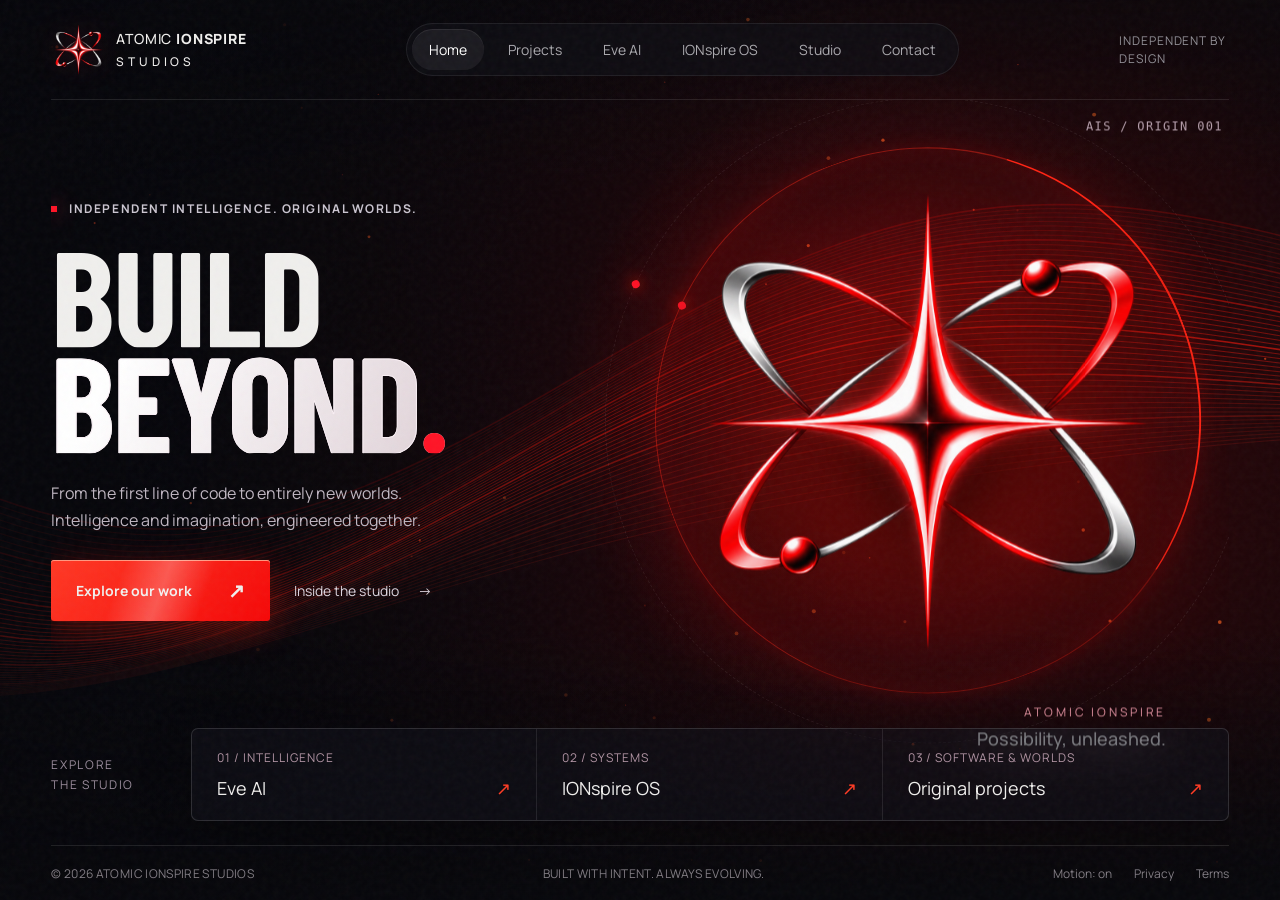
==== commit 6b8588f0: "Publish approved animated studio redesign with Lockridge" ====
--- a/index.html
+++ b/index.html
@@ -1,215 +1,12 @@
 <!doctype html>
-<html lang="en">
-<head>
-  <meta charset="utf-8">
-<meta name="viewport" content="width=device-width,initial-scale=1">
-  <meta name="description" content="Atomic Ionspire Studios builds artificial intelligence, operating systems, software, and interactive worlds from the model to the interface.">
-  <meta name="theme-color" content="#050505">
-<meta property="og:title" content="Atomic Ionspire Studios — Build Beyond the Possible">
-<meta property="og:description" content="AI. Software. Operating systems. Interactive worlds.">
-<meta property="og:type" content="website">
-<meta property="og:url" content="https://atomicionspire.com/">
-  <link rel="canonical" href="https://atomicionspire.com/">
-  <title>Atomic Ionspire Studios | Build Beyond the Possible</title>
-<meta name="theme-color" content="#050505">
-<link rel="icon" href="assets/ionstar-v3.png" type="image/png">
-<link rel="apple-touch-icon" href="assets/ionstar-v3.png">
-<link rel="stylesheet" href="styles.css?v=3.0.1">
-</head>
-<body data-site-version="3.0.1">
-<a class="skip-link" href="#main-content">Skip to content</a>
-<div class="site-bg">
-</div>
-<div class="grid">
-</div>
-<nav class="nav" aria-label="Main navigation">
-<div class="wrap nav-inner">
-<a class="brand" href="index.html?v=3.0.1" aria-label="Atomic Ionspire Studios home">
-<img class="brand-mark" src="assets/ionstar-v3.png" width="1254" height="1254" alt="">
-<span class="brand-copy">ATOMIC <strong>IONSPIRE</strong>
-<small>STUDIOS</small>
-</span>
-</a>
-<button class="menu-btn" type="button" aria-controls="primary-links" aria-expanded="false">Menu</button>
-<div class="links" id="primary-links">
-<a class="active" aria-current="page" href="index.html?v=3.0.1">Home</a>
-<a href="projects.html?v=3.0.1">Projects</a>
-<a href="eve.html?v=3.0.1">Eve AI</a>
-<a href="ionspire-os.html?v=3.0.1">IONspire OS</a>
-<a href="about.html?v=3.0.1">About</a>
-<a href="contact.html?v=3.0.1">Contact</a>
-</div>
-</div>
-</nav>
-<main id="main-content">
-  <header class="hero v2-hero">
-<div class="wrap hero-grid">
-<div class="reveal">
-<div class="eyebrow">
-<span class="dot">
-</span> Independent technology studio</div>
-<h1>Build Beyond<br>
-<span class="stroke">the Possible.</span>
-</h1>
-<p class="lead">AI. Software. Operating systems. Interactive worlds. Atomic Ionspire builds intelligent technology from the model to the interface.</p>
-<div class="actions">
-<a class="btn btn-primary" href="projects.html?v=3.0.1">Explore Our Work <span aria-hidden="true">→</span>
-</a>
-<a class="btn btn-ghost" href="about.html?v=3.0.1">Our Mission</a>
-</div>
-<div class="signal-row">
-<span>
-<b>04</b> Core divisions</span>
-<span>
-<b>01</b> Unified vision</span>
-<span>
-<b>∞</b> Built to evolve</span>
-</div>
-</div>
-<div class="brand-stage reveal">
-<div class="stage-rings">
-</div>
-<img width="1254" height="1254" src="assets/ionstar-v3.png" alt="Atomic Ionspire orbit-star emblem">
-<span class="stage-label l1">MODEL // INTELLIGENCE</span>
-<span class="stage-label l2">SYSTEM // CONTROL</span>
-<span class="stage-label l3">PRODUCT // EXPERIENCE</span>
-</div>
-</div>
-</header>
-  <section class="section division-section">
-<div class="wrap">
-<div class="section-head reveal">
-<div>
-<div class="kicker">What we are building</div>
-<h2 class="title">One studio. Four frontiers.</h2>
-</div>
-<p class="lead">Each division strengthens the next—intelligence becomes tools, tools become products, and products become new worlds.</p>
-</div>
-<div class="division-grid">
-    <a class="division-card reveal red" href="eve.html?v=3.0.1">
-<span class="division-index">01 / AI</span>
-<div class="division-icon">E</div>
-<h3>Eve</h3>
-<p>The central intelligence and future orchestrator behind Atomic Ionspire.</p>
-<span class="text-link">Discover Eve →</span>
-</a>
-    <a class="division-card reveal silver" href="ionspire-os.html?v=3.0.1">
-<span class="division-index">02 / SYSTEMS</span>
-<div class="division-icon">OS</div>
-<h3>IONspire OS</h3>
-<p>A focused operating system built around control, clarity, and an unmistakable identity.</p>
-<span class="text-link">Explore the OS →</span>
-</a>
-    <a class="division-card reveal dark" href="projects.html?v=3.0.1#applications">
-<span class="division-index">03 / SOFTWARE</span>
-<div class="division-icon">JF</div>
-<h3>Applications</h3>
-<p>Useful, focused software—including JobForge—and the products still to come.</p>
-<span class="text-link">View applications →</span>
-</a>
-    <a class="division-card reveal crimson" href="projects.html?v=3.0.1#games">
-<span class="division-index">04 / WORLDS</span>
-<div class="division-icon">PE</div>
-<h3>Games</h3>
-<p>Decision-driven experiences where systems react and every choice can reshape the story.</p>
-<span class="text-link">Enter our worlds →</span>
-</a>
-  </div>
-</div>
-</section>
-  <section class="section flagship">
-<div class="wrap">
-<div class="feature panel reveal eve-feature">
-<div class="eve-visual">
-<img width="1254" height="1254" src="assets/ionstar-v3.png" alt="">
-<div class="eve-core">EVE<span>ORCHESTRATOR</span>
-</div>
-<i>
-</i>
-<i>
-</i>
-<i>
-</i>
-</div>
-<div>
-<div class="kicker">Flagship intelligence</div>
-<h2 class="title">Meet Eve.</h2>
-<p class="lead">More than a model. Eve is being developed as the technical mind and command layer for an AI-native company—capable of coordinating coding, research, testing, deployment, support, and business operations under founder control.</p>
-<div class="pill-row">
-<span class="pill">Local-first</span>
-<span class="pill">Coding</span>
-<span class="pill">Orchestration</span>
-<span class="pill">Long-term R&amp;D</span>
-</div>
-<div class="actions">
-<a class="btn btn-primary" href="eve.html?v=3.0.1">Explore Eve</a>
-</div>
-</div>
-</div>
-</div>
-</section>
-  <section class="section">
-<div class="wrap">
-<div class="section-head reveal">
-<div>
-<div class="kicker">Selected projects</div>
-<h2 class="title">Technology with a point of view.</h2>
-</div>
-<a class="text-link" href="projects.html?v=3.0.1">View every project →</a>
-</div>
-<div class="project-strip">
-<a class="project-tile earth reveal" href="parallel-earth.html?v=3.0.1">
-<span>GAME / SIMULATION</span>
-<h3>Parallel Earth</h3>
-<p>Shape humanity's future through crisis, science, conflict, and discovery.</p>
-</a>
-<a class="project-tile president reveal" href="president-simulator.html?v=3.0.1">
-<span>GAME / STRATEGY</span>
-<h3>President Simulator</h3>
-<p>Lead a nation through the consequences of power.</p>
-</a>
-<a class="project-tile dungeon reveal" href="ai-dungeon-master.html?v=3.0.1">
-<span>GAME / AI RPG</span>
-<h3>AI Dungeon Master</h3>
-<p>An adventure that evolves around every action.</p>
-</a>
-</div>
-</div>
-</section>
-  <section class="section">
-<div class="wrap">
-<div class="cta reveal">
-<div>
-<div class="kicker">Atomic Ionspire Studios</div>
-<h2 class="title">We are building the company we want the future to need.</h2>
-<p class="muted">Follow the work as Eve, IONspire OS, applications, and original worlds move from ambitious ideas into real systems.</p>
-</div>
-<a class="btn btn-primary" href="contact.html?v=3.0.1">Contact the Studio</a>
-</div>
-</div>
-</section>
-</main>
-<footer class="footer">
-<div class="wrap footer-grid">
-<div>
-<a class="brand footer-brand" href="index.html?v=3.0.1" aria-label="Atomic Ionspire Studios home">
-<img class="brand-mark" src="assets/ionstar-v3.png" width="1254" height="1254" alt="">
-<span class="brand-copy">ATOMIC <strong>IONSPIRE</strong>
-<small>STUDIOS</small>
-</span>
-</a>
-<div class="copyright">© <span data-year>2026</span> Atomic Ionspire Studios.</div>
-</div>
-<div class="footer-links">
-<a href="projects.html?v=3.0.1">Projects</a>
-<a href="privacy.html?v=3.0.1">Privacy</a>
-<a href="terms.html?v=3.0.1">Terms</a>
-<a href="contact.html?v=3.0.1">Contact</a>
-<a href="https://github.com/atomicionspire">GitHub</a>
-</div>
-</div>
-</footer>
-<script src="script.js?v=3.0.1" defer>
-</script>
-</body>
-</html>
+<html lang="en"><head><meta charset="utf-8"><meta name="viewport" content="width=device-width,initial-scale=1"><meta name="theme-color" content="#08080a"><meta name="description" content="Atomic Ionspire Studios. Independent intelligence, operating systems, software and interactive worlds."><link rel="canonical" href="https://atomicionspire.com/"><title>Atomic Ionspire Studios — Build Beyond</title><link rel="icon" href="assets/ionstar-v3.png"><link rel="stylesheet" href="style.css?v=4.0.0"><link rel="stylesheet" href="premium.css?v=4.0.0"></head>
+<body data-site-version="4.0.0"><a class="skip" href="#main">Skip to content</a><canvas id="energy-field" aria-hidden="true"></canvas><div class="scene-vignette" aria-hidden="true"></div><div class="transition-curtain" aria-hidden="true"></div><div class="pointer-light" aria-hidden="true"></div><div class="grain" aria-hidden="true"></div>
+<div class="shell"><header><a class="brand" href="#home" aria-label="Atomic Ionspire Studios home"><img src="assets/ionstar-v3.png" alt=""><span>ATOMIC <b>IONSPIRE</b><small>STUDIOS</small></span></a><nav role="tablist" aria-label="Studio sections"><button role="tab" id="tab-home" aria-controls="home" data-tab="home" aria-selected="true">Home</button><button role="tab" id="tab-projects" aria-controls="projects" data-tab="projects" aria-selected="false" tabindex="-1">Projects</button><button role="tab" id="tab-eve" aria-controls="eve" data-tab="eve" aria-selected="false" tabindex="-1">Eve AI</button><button role="tab" id="tab-os" aria-controls="os" data-tab="os" aria-selected="false" tabindex="-1">IONspire OS</button><button role="tab" id="tab-about" aria-controls="about" data-tab="about" aria-selected="false" tabindex="-1">Studio</button><button role="tab" id="tab-contact" aria-controls="contact" data-tab="contact" aria-selected="false" tabindex="-1">Contact</button></nav><span class="header-note">INDEPENDENT BY DESIGN</span></header>
+<main id="main" tabindex="-1">
+<section id="home" role="tabpanel" aria-labelledby="tab-home" class="panel home"><div class="hero-copy"><div class="eyebrow"><span></span> INDEPENDENT INTELLIGENCE. ORIGINAL WORLDS.</div><h1><span class="title-line">BUILD</span><span class="title-line">BEYOND<span class="title-period">.</span></span></h1><p class="lead">From the first line of code to entirely new worlds.<br>Intelligence and imagination, engineered together.</p><div class="actions"><button class="primary" data-go="projects">Explore our work <span>↗</span></button><button class="secondary" data-go="about">Inside the studio <span>→</span></button></div></div><div class="emblem-stage" aria-hidden="true"><div class="orbit orbit-one"></div><div class="orbit orbit-two"></div><div class="crosshair"></div><img class="hero-emblem" src="assets/ionstar-v3.png" alt=""><span class="coordinate top">AIS / ORIGIN 001</span><span class="coordinate bottom">INTELLIGENCE IN MOTION</span><div class="stage-caption"><span>ATOMIC IONSPIRE</span><strong>Possibility, unleashed.</strong></div></div><div class="home-bottom"><span class="work-label">EXPLORE<br>THE STUDIO</span><span class="index">01 <i>/</i> 06</span><div class="frontiers"><button data-go="eve"><small>01 / INTELLIGENCE</small>Eve AI <span>↗</span></button><button data-go="os"><small>02 / SYSTEMS</small>IONspire OS <span>↗</span></button><button data-go="projects"><small>03 / SOFTWARE & WORLDS</small>Original projects <span>↗</span></button></div></div></section>
+<section id="projects" role="tabpanel" aria-labelledby="tab-projects" class="panel" hidden><div class="section-heading"><div><div class="eyebrow">SELECTED WORK / CONTINUOUS EXPLORATION</div><h2>Ideas. Made <em>real.</em></h2></div><p>Tools for today.<br>Worlds for what comes next.</p></div><div class="projects-layout"><div class="project-list" role="group" aria-label="Choose a project"><button data-project="lockridge" class="selected"><span>01</span>Lockridge<small>IN DEVELOPMENT</small></button><button data-project="earth"><span>02</span>Parallel Earth<small>SIMULATION</small></button><button data-project="president"><span>03</span>President Simulator<small>STRATEGY</small></button><button data-project="dungeon"><span>04</span>AI Dungeon Master<small>ROLE-PLAYING</small></button><button data-project="jobforge"><span>05</span>JobForge<small>PRODUCTIVITY</small></button></div><article class="project-detail" aria-live="polite"><span class="detail-type" id="project-type"></span><div class="project-monogram" id="project-monogram" aria-hidden="true"></div><div class="detail-copy"><h3 id="project-title"></h3><p id="project-description"></p><span class="project-status" id="project-status" hidden>In development</span><a class="text-link" id="project-link">Explore project <span>↗</span></a></div></article></div></section>
+<section id="eve" role="tabpanel" aria-labelledby="tab-eve" class="panel" hidden><div class="feature-layout"><div><div class="eyebrow">01 / FLAGSHIP INTELLIGENCE</div><h2>Her name<br>is <em>Eve.</em></h2><p class="lead">The intelligence at the heart of Atomic Ionspire.</p><p class="body-copy">We’re developing Eve as the technical mind and future command layer of an AI-native studio. From coding and research to coordinating complex work, the ambition is capable intelligence under founder control.</p><div class="tags"><span>Local-first</span><span>Orchestration</span><span>Long-term R&D</span></div><a class="text-link" href="https://atomicionspire.com/eve.html" target="_blank" rel="noopener">Explore Eve’s development <span>↗</span></a></div><div class="intelligence-art"><img src="assets/ionstar-v3.png" alt="Atomic Ionspire orbit-star emblem"><div class="art-title">EVE<span>INTELLIGENCE / IN DEVELOPMENT</span></div></div></div></section>
+<section id="os" role="tabpanel" aria-labelledby="tab-os" class="panel" hidden><div class="feature-layout"><div><div class="eyebrow">02 / OPERATING SYSTEMS</div><h2>Your system.<br>Your <em>control.</em></h2><p class="lead">IONspire OS. A foundation for building what’s next.</p><p class="body-copy">An operating system built around AI development, software creation, and a distinct desktop experience. Focused tools. A clear identity. A foundation that grows with the studio.</p><div class="tags"><span>AI & development</span><span>IONspire Desktop</span><span>In development</span></div><a class="text-link" href="https://atomicionspire.com/ionspire-os.html" target="_blank" rel="noopener">Discover IONspire OS <span>↗</span></a></div><div class="system-card"><span class="micro">ATOMIC IONSPIRE / SYSTEMS DIVISION</span><div class="os-word">ION<span>spire</span><b>OS</b></div><div class="system-rule"></div><p>Control. Clarity.<br>Unmistakably yours.</p><span class="micro">AN INDEPENDENT OPERATING SYSTEM</span></div></div></section>
+<section id="about" role="tabpanel" aria-labelledby="tab-about" class="panel" hidden><div class="section-heading"><div><div class="eyebrow">THE STUDIO / THE CONVICTION</div><h2>One studio.<br>Four <em>frontiers.</em></h2></div><p class="studio-intro">We build intelligent technology from the model to the interface. Every project is part of a bigger ambition: an independent studio where intelligence becomes tools, and tools open new possibilities.</p></div><div class="division-grid"><button data-go="eve"><span>01 /</span><h3>Intelligence</h3><p>Eve. Our central intelligence and long-term research focus.</p><b>Explore Eve ↗</b></button><button data-go="os"><span>02 /</span><h3>Systems</h3><p>IONspire OS. A foundation for control, creation, and development.</p><b>Explore systems ↗</b></button><button data-go="projects"><span>03 /</span><h3>Software</h3><p>Useful, focused applications that turn real needs into working tools.</p><b>Explore applications ↗</b></button><button data-go="projects"><span>04 /</span><h3>Worlds</h3><p>Original games where decisions shape the experience.</p><b>Explore games ↗</b></button></div></section>
+<section id="contact" role="tabpanel" aria-labelledby="tab-contact" class="panel contact-panel" hidden><div class="eyebrow">START A CONVERSATION</div><h2>The next idea<br>starts with <em>hello.</em></h2><p class="lead">Questions about our work, product support,<br>or a conversation about what comes next.</p><a class="email" href="mailto:support@atomicionspire.com">support@atomicionspire.com <span>↗</span></a><div class="contact-bottom"><span>ATOMIC IONSPIRE STUDIOS<br><small>Independent technology. Shared possibility.</small></span><a class="text-link" href="https://github.com/atomicionspire" target="_blank" rel="noopener">Find us on GitHub ↗</a></div></section>
+</main><footer><span>© 2026 ATOMIC IONSPIRE STUDIOS</span><span class="footer-center">BUILT WITH INTENT. ALWAYS EVOLVING.</span><div><button id="motion" aria-pressed="false">Motion: on</button><a href="https://atomicionspire.com/privacy.html" target="_blank" rel="noopener">Privacy</a><a href="https://atomicionspire.com/terms.html" target="_blank" rel="noopener">Terms</a></div></footer></div><script src="app.js?v=4.0.0"></script><script src="energy.js?v=4.0.0"></script></body></html>
--- a/style.css
+++ b/style.css
@@ -0,0 +1,2 @@
+@import url('https://fonts.googleapis.com/css2?family=Barlow+Condensed:wght@500;600;700;800&family=Manrope:wght@400;500;600;700;800&display=swap');
+:root{color-scheme:dark;--bg:#08080a;--fg:#f0efed;--muted:#a2a1a7;--red:#fa303d;--line:#ffffff20;--mx:70%;--my:45%}*{box-sizing:border-box}body{margin:0;background:var(--bg);color:var(--fg);font-family:Manrope,Arial,sans-serif;font-size:16px}button,a{-webkit-tap-highlight-color:transparent}button{font:inherit;cursor:pointer;color:inherit}a{color:inherit;text-decoration:none}button{border:0;background:none}button:focus-visible,a:focus-visible{outline:2px solid #ff6b73;outline-offset:6px}button,a{touch-action:manipulation}[hidden]{display:none!important}.skip{position:fixed;top:-80px;left:20px;z-index:50;padding:12px;background:var(--red)}.skip:focus{top:12px}.pointer-light{position:fixed;inset:0;pointer-events:none;background:radial-gradient(650px circle at var(--mx) var(--my),#8b16201c,transparent 75%);z-index:0}.grain{position:fixed;inset:0;pointer-events:none;opacity:.12;background-image:url("data:image/svg+xml,%3Csvg viewBox='0 0 180 180' xmlns='http://www.w3.org/2000/svg'%3E%3Cfilter id='n'%3E%3CfeTurbulence type='fractalNoise' baseFrequency='.85' numOctaves='3' stitchTiles='stitch'/%3E%3C/filter%3E%3Cpath fill='%23fff' filter='url(%23n)' opacity='.25' d='M0 0h180v180H0z'/%3E%3C/svg%3E");z-index:5}.shell{height:100svh;min-height:720px;max-width:1920px;margin:auto;padding:0 4.4vw;position:relative}header{height:108px;border-bottom:1px solid var(--line);display:flex;align-items:center;justify-content:space-between;gap:24px}.brand{display:flex;align-items:center;gap:10px;flex-shrink:0}.brand img{width:53px;height:53px;object-fit:contain}.brand span{font-size:14px;letter-spacing:.06em;font-weight:500}.brand b{font-weight:800}.brand small{display:block;font-size:10px;letter-spacing:.45em;margin-top:5px}nav{display:flex;gap:22px;height:100%;align-items:center}nav button{height:100%;position:relative;padding:0 2px;font-size:14px;color:#aaa9ae;white-space:nowrap}nav button[aria-selected=true]{color:white}nav button[aria-selected=true]:after{content:'';position:absolute;height:2px;bottom:-1px;left:0;right:0;background:var(--red);box-shadow:0 0 20px #f33}nav button:hover{color:var(--red)}.header-note{font-size:10px;letter-spacing:.13em;color:#929097}main{height:calc(100% - 170px);position:relative;outline:none}.panel{height:100%;position:relative;padding:48px 0;animation:enter .55s cubic-bezier(.2,.8,.2,1) both}.home{display:flex;align-items:center;padding-bottom:150px}.hero-copy{z-index:2;position:relative;width:64%}.eyebrow{font-size:11px;letter-spacing:.2em;font-weight:700;color:#b8b4b8;display:flex;align-items:center;gap:12px}.eyebrow>span{width:6px;height:6px;background:var(--red);box-shadow:0 0 15px #fa303d}h1,h2{font-family:'Barlow Condensed','Arial Narrow',Impact,sans-serif;text-transform:uppercase;font-weight:600;letter-spacing:-.025em;line-height:.93;margin:28px 0}h1{font-size:clamp(72px,7.65vw,132px)}h2{font-size:clamp(60px,5.8vw,104px)}em{font-style:normal;color:var(--red)}.lead{font-size:17px;color:#aaa7ae;line-height:1.8;max-width:530px}.actions{display:flex;gap:24px;margin-top:32px;align-items:center}.primary{background:var(--red);padding:18px 23px;font-size:14px;font-weight:700;display:flex;gap:36px;align-items:center;transition:background .2s,transform .2s}.primary:hover{background:#ff515c;transform:translateY(-3px)}.primary span{font-size:20px}.secondary{font-size:14px;padding:18px 0}.secondary span{margin-left:16px}.secondary:hover{color:var(--red)}.emblem-stage{position:absolute;width:46vw;max-width:760px;aspect-ratio:1;right:-1.5vw;top:45%;transform:translateY(-50%);display:grid;place-items:center;perspective:1000px;pointer-events:none}.hero-emblem{width:86%;position:relative;filter:drop-shadow(0 0 32px #dc182126);transform:translate3d(var(--ex,0px),var(--ey,0px),0) rotateX(var(--rx,0deg)) rotateY(var(--ry,0deg));transition:transform .22s ease-out;animation:glow 6s ease-in-out infinite}.orbit{position:absolute;border:1px solid #ffffff10;border-radius:50%;width:86%;height:86%;transform:rotate(-20deg)}.orbit:before{content:'';position:absolute;width:5px;height:5px;border-radius:50%;background:var(--red);top:14%;left:14%;box-shadow:0 0 12px #f33}.orbit-two{width:100%;height:100%;border-style:dashed;border-color:#ffffff08}.crosshair{position:absolute;width:110%;height:1px;background:linear-gradient(90deg,transparent,#fa303d20,transparent);transform:rotate(-30deg)}.coordinate{position:absolute;font-family:monospace;font-size:10px;letter-spacing:.18em;color:#827b80}.coordinate.top{top:8%;right:8%}.coordinate.bottom{bottom:6%;right:10%}.home-bottom{position:absolute;bottom:36px;left:0;right:0;display:flex;gap:8%;align-items:center}.index{font-family:'Barlow Condensed',sans-serif;font-size:22px;white-space:nowrap;color:#dedadd}.index i{font-style:normal;color:#4c494e;margin:0 8px}.frontiers{display:grid;grid-template-columns:repeat(3,1fr);width:100%;border-top:1px solid var(--line)}.frontiers button{text-align:left;position:relative;padding:24px 20px 0 0;font-size:17px}.frontiers small{display:block;font-size:10px;letter-spacing:.14em;color:#8e8890;margin-bottom:10px}.frontiers button span{float:right;margin-right:26px;color:#a79ca3}.frontiers button:hover{color:var(--red)}footer{height:62px;border-top:1px solid var(--line);display:flex;align-items:center;justify-content:space-between;font-size:10px;letter-spacing:.08em;color:#827d84;gap:20px}footer div{display:flex;align-items:center;gap:22px}footer a,footer button{font-size:12px;letter-spacing:0;padding:0}footer a:hover,footer button:hover{color:white}.section-heading{display:flex;align-items:center;justify-content:space-between;gap:50px}.section-heading h2{margin-top:18px}.section-heading>p{color:var(--muted);line-height:1.8;font-size:15px}.projects-layout{display:grid;grid-template-columns:1fr 1fr;gap:60px;height:calc(100% - 157px);min-height:300px}.project-list{display:flex;flex-direction:column;justify-content:center}.project-list button{display:flex;gap:22px;align-items:center;text-align:left;border-bottom:1px solid var(--line);padding:24px 0;font-size:clamp(18px,1.7vw,28px);font-weight:500}.project-list button>span{font-size:12px;color:#827b82}.project-list small{font-size:9px;letter-spacing:.12em;color:#8d858c;margin-left:auto}.project-list button.selected{color:var(--red)}.project-list button.selected>span{color:var(--red)}.project-detail{position:relative;padding:26px 32px;overflow:hidden;background:radial-gradient(ellipse at 80% 20%,#69151f80,transparent 75%),#101013;border:1px solid #ffffff14;display:flex;flex-direction:column;justify-content:space-between}.detail-type{font-size:11px;letter-spacing:.16em;color:#c69a9f}.project-monogram{position:absolute;right:15px;top:-18px;font-family:'Barlow Condensed',Impact,sans-serif;font-size:210px;font-weight:700;color:#fa303d17;letter-spacing:-.05em}.detail-copy{position:relative;margin-top:50px}.detail-copy h3{font-family:'Barlow Condensed',sans-serif;font-size:40px;text-transform:uppercase;margin:0 0 12px;line-height:1}.detail-copy p{color:#b1a6ad;font-size:15px;line-height:1.7;max-width:420px}.text-link{display:inline-flex;align-items:center;gap:32px;font-size:14px;padding:12px 0;border-bottom:1px solid #ffffff35;transition:color .2s}.text-link:hover{color:var(--red)}.feature-layout{display:grid;grid-template-columns:1.1fr 1fr;gap:6%;height:100%;align-items:center}.body-copy{font-size:15px;line-height:1.8;color:#a39ca4;max-width:550px}.tags{display:flex;flex-wrap:wrap;gap:8px;margin:24px 0}.tags span{font-size:11px;border:1px solid var(--line);padding:8px 12px;color:#bcb3bb}.intelligence-art{position:relative;display:grid;place-items:center}.intelligence-art img{width:100%;opacity:.62;filter:drop-shadow(0 0 35px #bb1c2a20)}.art-title{position:absolute;font-family:'Barlow Condensed',sans-serif;font-size:125px;letter-spacing:.12em;text-shadow:0 5px 25px black;text-align:center}.art-title span{display:block;font-family:Manrope,sans-serif;font-size:10px;letter-spacing:.22em}.system-card{border:1px solid #ffffff1a;background:linear-gradient(145deg,#25202760,#09090b);padding:40px;box-shadow:18px 18px 0 #ffffff03;transform:perspective(1000px) rotateY(-7deg);transition:transform .3s}.system-card:hover{transform:perspective(1000px) rotateY(0deg)}.micro{font-size:10px;letter-spacing:.13em;color:#a199a2}.os-word{font-family:'Barlow Condensed',sans-serif;font-size:70px;margin:45px 0 30px;line-height:.9}.os-word span{font-weight:500}.os-word b{font-size:130px;display:block;color:var(--red);margin-top:15px}.system-rule{height:1px;background:linear-gradient(90deg,var(--red),transparent)}.system-card p{font-size:23px;line-height:1.5;margin:25px 0 35px}.studio-intro{max-width:450px!important}.division-grid{display:grid;grid-template-columns:repeat(4,1fr);margin-top:24px;border-top:1px solid var(--line)}.division-grid button{text-align:left;padding:25px;border-right:1px solid var(--line);transition:background .2s}.division-grid button:first-child{padding-left:0}.division-grid button:last-child{border-right:0}.division-grid button:hover{background:#fa303d09}.division-grid span{color:var(--red);font-size:12px}.division-grid h3{font-size:22px;margin:35px 0 15px}.division-grid p{font-size:14px;color:var(--muted);line-height:1.8}.division-grid b{display:block;margin-top:24px;font-size:12px;font-weight:500}.contact-panel{display:flex;flex-direction:column;justify-content:center;align-items:flex-start;background:radial-gradient(ellipse at 100% 60%,#6c101c30,transparent 55%)}.contact-panel h2{font-size:clamp(70px,7.3vw,126px)}.email{font-size:clamp(20px,2.8vw,44px);border-bottom:1px solid #fa303d80;padding:20px 0;letter-spacing:-.04em}.email span{margin-left:40px;color:var(--red)}.email:hover{color:var(--red)}.contact-bottom{display:flex;justify-content:space-between;width:100%;align-items:center;margin-top:35px;font-size:11px;line-height:1.9;letter-spacing:.06em}.contact-bottom small{font-size:12px;color:var(--muted);letter-spacing:0}@keyframes enter{from{opacity:0;transform:translateY(15px)}to{opacity:1;transform:translateY(0)}}@keyframes glow{50%{filter:drop-shadow(0 0 45px #dc18214a)}}body.no-motion *,body.no-motion *:before{animation:none!important;transition:none!important}.no-motion .hero-emblem{transform:none}.no-motion .pointer-light{display:none}@media(min-width:1600px){.lead{font-size:20px}.body-copy{font-size:17px}.panel{padding-top:60px;padding-bottom:60px}.home{padding-bottom:150px}}@media(max-width:1150px){.header-note{display:none}nav{gap:18px}.shell{padding:0 4vw}.hero-copy{width:70%}.emblem-stage{right:-4vw;opacity:.8}.eyebrow{font-size:10px;letter-spacing:.14em}.footer-center{display:none}.projects-layout{gap:30px}.project-list small{display:none}.division-grid button{padding:20px 15px}.division-grid h3{font-size:20px}.system-card{padding:28px}}@media(max-width:760px){.shell{height:auto;min-height:100svh;padding:0 22px}header{height:132px;flex-wrap:wrap;gap:0;padding-top:16px;align-content:space-between}.brand img{width:38px;height:38px}.brand span{font-size:12px}.brand small{font-size:9px}nav{width:100%;height:54px;gap:0;justify-content:space-between}nav button{font-size:12px}main{height:auto;min-height:calc(100svh - 194px)}.panel{padding:35px 0;min-height:calc(100svh - 194px);height:auto}.home{align-items:flex-start;padding:42px 0 0;display:block;min-height:740px}.hero-copy{width:100%}h1{font-size:clamp(62px,12vw,88px);margin-top:25px}h2{font-size:64px}.eyebrow{font-size:9px;letter-spacing:.1em}.lead{font-size:15px;line-height:1.8}.actions{gap:22px;margin-top:24px}.primary{font-size:12px;padding:15px 18px;gap:20px}.secondary{font-size:12px}.emblem-stage{width:280px;top:380px;right:-5px;transform:none;opacity:.65}.home-bottom{position:relative;bottom:auto;gap:0;margin-top:245px;padding-bottom:28px}.index{display:none}.frontiers{gap:8px}.frontiers button{padding:16px 0 0;font-size:12px}.frontiers small{font-size:8px;line-height:1.6;min-height:26px;letter-spacing:0}.frontiers button span{display:none}footer{font-size:8px;gap:15px}footer div{gap:12px}footer a,footer button{font-size:10px}.section-heading{display:block}.section-heading>p{font-size:14px}.projects-layout{display:flex;flex-direction:column;gap:26px;height:auto;min-height:0}.project-list button{font-size:18px;padding:16px 0}.project-list small{display:block;font-size:8px}.project-detail{min-height:290px;padding:25px}.project-monogram{font-size:180px}.detail-copy h3{font-size:34px}.feature-layout{display:flex;flex-direction:column;gap:30px;align-items:stretch}.feature-layout h2{margin-top:22px}.intelligence-art{max-width:300px;margin:auto}.art-title{font-size:90px}.system-card{margin:15px 10px;transform:none}.os-word{font-size:55px;margin:25px 0}.os-word b{font-size:85px}.system-card p{font-size:20px}.division-grid{grid-template-columns:1fr 1fr;margin-top:28px}.division-grid button{padding:24px 15px!important;border-bottom:1px solid var(--line)}.division-grid button:nth-child(2){border-right:0}.division-grid h3{margin-top:22px}.division-grid p{font-size:13px}.contact-panel{min-height:650px}.contact-panel h2{font-size:64px}.email{font-size:clamp(16px,4.6vw,25px);letter-spacing:-.04em;white-space:nowrap}.email span{margin-left:10px}.contact-bottom{align-items:flex-start;gap:20px;flex-direction:column}.coordinate{font-size:8px}}@media(prefers-reduced-motion:reduce){*,*:before{animation:none!important;transition:none!important}.hero-emblem{transform:none!important}.pointer-light{display:none}}@media(max-height:800px) and (min-width:761px){.shell{min-height:700px}.panel{padding-top:32px;padding-bottom:32px}.home{padding-bottom:140px}h1{font-size:7.2vw}h2{font-size:5.4vw}.feature-layout h2{margin:20px 0}.tags{margin:16px 0}.body-copy{font-size:14px}.system-card{padding:25px}.os-word{margin:25px 0}.os-word b{font-size:100px}.division-grid h3{margin-top:22px}.contact-panel h2{font-size:6.7vw}.contact-bottom{margin-top:20px}}
--- a/premium.css
+++ b/premium.css
@@ -0,0 +1,10 @@
+/* A kinetic studio identity: dark glass, luminous crimson, editorial scale. */
+:root{--red:#ff1426;--bg:#07070b;--line:#d8deff20}body{overflow:hidden;background:#07070b}#energy-field{position:fixed;inset:0;width:100%;height:100%;pointer-events:none;z-index:0}.scene-vignette{position:fixed;inset:0;pointer-events:none;background:linear-gradient(90deg,#06060b85,transparent 70%),linear-gradient(0deg,#07070b 1%,transparent 30%,transparent 80%,#07070b80);z-index:0}.shell{height:100svh;min-height:0;max-width:1920px;padding:0 4vw;z-index:1}.grain{opacity:.15}.pointer-light{background:radial-gradient(450px circle at var(--mx) var(--my),#ff101040,transparent 75%)}header{height:100px;border-color:#ffffff1a;position:relative;z-index:12}.brand img{width:55px;height:55px;filter:drop-shadow(0 0 14px #ff264730)}.brand small{font-size:12px;letter-spacing:.32em}.brand span{font-size:14px}nav{gap:7px;height:auto;border:1px solid #ffffff14;padding:5px;border-radius:40px;background:#101016a6;backdrop-filter:blur(20px)}nav button{padding:11px 17px;font-size:14px;transition:background .3s,color .3s;border-radius:25px}nav button[aria-selected=true]{background:#ffffff10;box-shadow:inset 0 1px #ffffff14;color:#fff}nav button[aria-selected=true]:after{display:none}.header-note{font-size:12px;max-width:110px;line-height:1.5;letter-spacing:.08em}main{height:calc(100% - 155px)}.panel{overflow-y:auto;overflow-x:hidden;scrollbar-width:thin;scrollbar-color:#6f2738 transparent;padding:40px 0;animation:premium-enter .85s cubic-bezier(.16,1,.3,1) both}.home{overflow:hidden;padding:0 0 134px;align-items:center}.hero-copy{width:65%;padding-top:10px}.eyebrow{font-size:12px;letter-spacing:.13em;color:#cbc6d1}.home .eyebrow{margin-bottom:24px}.eyebrow>span{box-shadow:0 0 20px #ff385a;width:6px;height:6px}h1{font-size:clamp(100px,10.6vw,190px);line-height:.78;font-weight:700;letter-spacing:-.018em;margin:0 0 27px}.title-line{display:block;animation:title-reveal 1.2s cubic-bezier(.2,.8,.2,1) both}.title-line:nth-child(2){animation-delay:.12s;color:transparent;-webkit-text-stroke:1px #f9eff4;background:linear-gradient(120deg,#fff 5%,#d5c2ca 37%,#9a6c7a 55%,#fff 80%);background-size:200% auto;background-clip:text;-webkit-background-clip:text;animation:title-reveal 1.2s .12s both,metal-light 8s linear infinite}.title-period{color:var(--red);-webkit-text-stroke:0}.home .lead{font-size:16px;color:#c0b7c2;line-height:1.7;max-width:460px}.actions{margin-top:25px}.primary{background:linear-gradient(135deg,#ff3824,#f50808);border-radius:3px;box-shadow:0 8px 34px #ff18004a,inset 0 1px #ff9880;padding:17px 25px;position:relative;overflow:hidden}.primary:after{content:'';position:absolute;inset:-100% -40%;background:linear-gradient(110deg,transparent 40%,#ffffff40 50%,transparent 60%);animation:button-sheen 5s ease-in-out infinite;pointer-events:none}.primary:hover{box-shadow:0 12px 50px #ff180080}.secondary{color:#ded6e0}.emblem-stage{width:min(49vw,790px);right:-1vw;top:43%;opacity:1;isolation:isolate}.hero-emblem{width:80%;animation:emblem-levitate 6s ease-in-out infinite;filter:drop-shadow(0 25px 45px #000) drop-shadow(0 0 45px #ff100078);will-change:transform}.orbit{border-color:#ff281a75;width:87%;height:87%;animation:orbit-spin 18s linear infinite}.orbit-one{border-right:2px solid #ff2414;border-bottom:1px solid #ff241455;box-shadow:inset 0 0 35px #ff120025,0 0 20px #ff120020}.orbit-two{width:103%;height:103%;border-style:dashed;border-color:#ffffff13;animation:orbit-spin 35s linear reverse infinite}.orbit:before{height:8px;width:8px;box-shadow:0 0 15px #ff2010,0 0 35px #ff2010}.crosshair{display:none}.coordinate{font-size:12px;color:#b7a0ad;letter-spacing:.11em}.coordinate.top{right:3%;top:2%}.coordinate.bottom{display:none}.stage-caption{position:absolute;bottom:-3%;right:12%;text-align:right;line-height:1.6}.stage-caption span{font-size:12px;letter-spacing:.24em;color:#e895a4}.stage-caption strong{display:block;font-size:18px;font-weight:500;color:#fff}.home-bottom{bottom:24px;gap:30px;align-items:center}.work-label{font-size:12px;letter-spacing:.14em;color:#9b8d9d;line-height:1.6;min-width:110px}.home-bottom .index{display:none}.frontiers{border:1px solid #ffffff22;border-radius:7px;overflow:hidden;background:#11101990;backdrop-filter:blur(24px);box-shadow:0 15px 50px #0004}.frontiers button{padding:20px 25px;border-right:1px solid #ffffff18;font-size:18px;transition:background .3s}.frontiers button:last-child{border:0}.frontiers small{font-size:12px;letter-spacing:.08em;color:#b295a4}.frontiers button span{margin-right:0;color:#ff3b24}.frontiers button:hover{background:#ff33551a;color:white}.frontiers button:hover span{transform:translate(3px,-3px)}footer{height:55px;font-size:12px;letter-spacing:.03em;border-color:#ffffff1a}.footer-center{font-size:12px}.transition-curtain{position:fixed;inset:100px 0 55px;z-index:10;background:linear-gradient(90deg,#ff2010,transparent);pointer-events:none;transform:scaleX(0)}h2{font-size:clamp(66px,6.2vw,104px)}h2 em{background:linear-gradient(100deg,#ff4930,#ff1608 55%,#ff7960);background-clip:text;-webkit-background-clip:text;color:transparent}.section-heading>p,.body-copy,.detail-copy p,.division-grid p{font-size:16px}.section-heading h2{margin-bottom:20px}.projects-layout{gap:35px}.project-list button{padding:24px 18px;border-radius:4px}.project-list button.selected{background:linear-gradient(90deg,#ff231035,transparent);border-left:2px solid var(--red);color:white}.project-list small{font-size:12px}.project-detail{border-radius:8px;background:linear-gradient(140deg,#33192dce,#0d0e1add);box-shadow:inset 0 1px #ffffff12,0 20px 70px #0005;backdrop-filter:blur(16px);min-height:330px;transition:background .7s}.project-detail:before{content:'';position:absolute;width:450px;height:450px;border:1px solid #ff4b3055;border-radius:50%;right:-170px;top:-190px;box-shadow:0 0 0 45px #ff21001b,0 0 0 90px #ff21000f;animation:detail-orbit 9s ease-in-out infinite}.project-detail[data-project=president]{background:linear-gradient(140deg,#43231ccc,#100e16ee)}.project-detail[data-project=dungeon]{background:linear-gradient(140deg,#302040cc,#100d17ee)}.project-detail[data-project=jobforge]{background:linear-gradient(140deg,#432221cc,#100d17ee)}.project-monogram{color:#ff321055;font-size:240px;top:-35px;animation:monogram-drift 8s ease-in-out infinite}.detail-type{font-size:12px;z-index:1}.detail-copy h3{font-size:44px}.intelligence-art img{animation:emblem-levitate 6s ease-in-out infinite;opacity:.8}.art-title{font-size:140px;text-shadow:0 0 50px #e7115340,0 8px 20px black}.art-title span{font-size:12px}.tags span,.micro{font-size:12px}.system-card{background:linear-gradient(145deg,#352030a6,#090910e6);backdrop-filter:blur(20px);border-radius:12px;animation:system-float 7s ease-in-out infinite;box-shadow:20px 25px 0 #ffffff03,0 25px 70px #0005}.division-grid{gap:12px;border:0}.division-grid button,.division-grid button:first-child{border:1px solid #ffffff1d;border-radius:7px;padding:26px;background:#0e0c15ad;backdrop-filter:blur(20px);transition:transform .35s,background .35s,border-color .35s}.division-grid button:hover{transform:translateY(-8px);border-color:#ff321090;background:#42100cdd}.division-grid b{font-size:14px}.contact-panel{background:none}.email{background:linear-gradient(90deg,#fff,#ff6650);background-clip:text;-webkit-background-clip:text;color:transparent}.contact-bottom{font-size:12px}.no-motion #energy-field{opacity:.6}.no-motion .hero-emblem{transform:none!important}.no-motion .transition-curtain{display:none}@keyframes emblem-levitate{0%,100%{transform:translate3d(var(--ex,0px),calc(var(--ey,0px) - 14px),0) rotate(-4deg) rotateY(var(--ry,0deg))}50%{transform:translate3d(var(--ex,0px),calc(var(--ey,0px) + 14px),0) rotate(4deg) rotateY(var(--ry,0deg))}}@keyframes orbit-spin{to{transform:rotate(360deg)}}@keyframes metal-light{to{background-position:200% center}}@keyframes title-reveal{from{opacity:0;transform:translateY(50px);filter:blur(12px);clip-path:inset(100% 0 0 0)}to{opacity:1;transform:none;filter:blur(0);clip-path:inset(0)}}@keyframes premium-enter{from{opacity:0;transform:translateY(25px);filter:blur(8px)}to{opacity:1;transform:none;filter:blur(0)}}@keyframes button-sheen{0%,65%{transform:translateX(-70%)}100%{transform:translateX(70%)}}@keyframes detail-orbit{50%{transform:translate(-40px,35px) scale(1.15)}}@keyframes monogram-drift{50%{transform:translate(-8px,15px)}}@keyframes system-float{50%{transform:perspective(1000px) rotateY(5deg) translateY(-12px)}}
+@media(max-width:1250px){nav button{padding:10px 12px}.header-note{display:none}.footer-center{display:none}.home .eyebrow{font-size:12px;max-width:340px;line-height:1.6}.home-bottom{gap:20px}.frontiers button{padding:20px}.frontiers small{font-size:12px;letter-spacing:0}.work-label{min-width:90px;font-size:12px}}
+@media(max-width:760px){body{overflow:hidden}.shell{height:100svh;min-height:0;padding:0 20px}header{height:118px;padding-top:12px;flex-wrap:wrap;align-content:space-between;gap:0;padding-bottom:10px}.brand{height:36px}.brand img{width:39px;height:39px}.brand small{font-size:10px}.brand span{font-size:12px}nav{height:42px;border-radius:6px;padding:3px;width:100%;gap:0}nav button{font-size:12px;padding:9px 7px;border-radius:4px;height:auto}main{height:calc(100% - 160px);min-height:0}.panel{height:100%;min-height:0;padding:25px 0 30px;overflow:auto}.home{padding:0;min-height:0;display:block;overflow:hidden}.hero-copy{position:relative;z-index:3;width:100%;padding-top:23px;pointer-events:none}.hero-copy .actions{pointer-events:auto}.home .eyebrow{font-size:10px;letter-spacing:.07em;margin:0 0 18px;max-width:none}.home h1{font-size:clamp(76px,20vw,132px);line-height:.79;margin:0 0 18px;width:100%;text-shadow:0 4px 25px #0003}.home .lead{font-size:14px;line-height:1.7;max-width:290px;text-shadow:0 2px 10px black}.actions{margin-top:20px;gap:18px}.primary{font-size:12px;padding:13px 16px}.secondary{font-size:12px}.emblem-stage{width:69vw;max-width:380px;right:-35px;top:42%;transform:none;opacity:.75;z-index:1}.hero-emblem{width:83%}.orbit{border-color:#ff2c18aa}.coordinate,.stage-caption{display:none}.home-bottom{position:absolute;bottom:15px;margin:0;left:0;right:0;z-index:4;display:block;padding:0}.work-label{display:none}.frontiers{gap:0;border-radius:6px}.frontiers button{font-size:12px;padding:13px 10px;line-height:1.5}.frontiers small{font-size:10px;line-height:1.3;min-height:26px;letter-spacing:0;margin-bottom:5px}.frontiers button span{display:none}footer{height:42px;font-size:9px;gap:10px}footer div{gap:12px}footer button,footer a{font-size:11px}.transition-curtain{inset:118px 0 42px}.section-heading h2{font-size:58px;margin:18px 0}.section-heading>p{font-size:14px}.projects-layout{gap:20px}.project-list button{font-size:17px;padding:14px 10px}.project-list small{font-size:10px}.project-detail{min-height:300px}.detail-copy h3{font-size:36px}.detail-copy p{font-size:16px}.feature-layout h2{font-size:60px}.body-copy{font-size:16px}.intelligence-art{max-width:270px}.art-title{font-size:100px}.art-title span{font-size:10px}.division-grid{gap:10px}.division-grid button,.division-grid button:first-child{padding:18px 14px!important}.division-grid h3{font-size:20px}.division-grid p{font-size:14px}.division-grid b{font-size:12px}.system-card{animation:none}.contact-panel{min-height:0;padding:25px 0;justify-content:flex-start}.contact-panel h2{font-size:60px}.contact-panel .lead{font-size:16px}.email{font-size:clamp(16px,4.6vw,26px)}.eyebrow{font-size:12px}.contact-bottom{margin-top:30px}}
+@media(max-width:760px) and (max-height:750px){.home .hero-copy{padding-top:20px}.home h1{font-size:18vw;margin-bottom:12px}.home .eyebrow{margin-bottom:14px;font-size:9px}.home .lead{font-size:13px;margin:12px 0}.actions{margin-top:12px}.emblem-stage{width:57vw;top:43%;right:-25px;opacity:.62}.frontiers button{padding:10px 8px}.home-bottom{bottom:10px}.frontiers small{font-size:9px;min-height:22px}.primary{padding:11px 14px}}
+@media(max-width:760px) and (max-height:600px){.home{overflow:auto;min-height:480px}main{overflow:auto}.home-bottom{bottom:10px}.emblem-stage{top:180px}}
+@media(min-width:761px) and (max-height:800px){.home h1{font-size:9vw}.home .lead{font-size:15px}.home .eyebrow{margin-bottom:18px}.home{padding-bottom:120px}.frontiers button{padding:17px 22px}.emblem-stage{width:43vw}.stage-caption{bottom:-3%}.panel:not(.home){padding-top:25px}.feature-layout{min-height:450px}.section-heading h2{font-size:64px}}
+@media(prefers-reduced-motion:reduce){.title-line:nth-child(2){background-position:center}.hero-emblem{transform:none!important}}
+
+.project-detail[data-project=lockridge]{background:linear-gradient(140deg,#521b1cdd,#0c0c12ed)}.project-detail[data-project=lockridge] .project-monogram{color:#ff392768;letter-spacing:-.025em}.project-status{display:inline-block;border:1px solid #ff382855;background:#ff281015;color:#ff9382;padding:9px 13px;font-size:14px;margin-top:10px}.project-list button{padding-top:20px;padding-bottom:20px}@media(max-width:760px){.project-list button{padding-top:14px;padding-bottom:14px}}
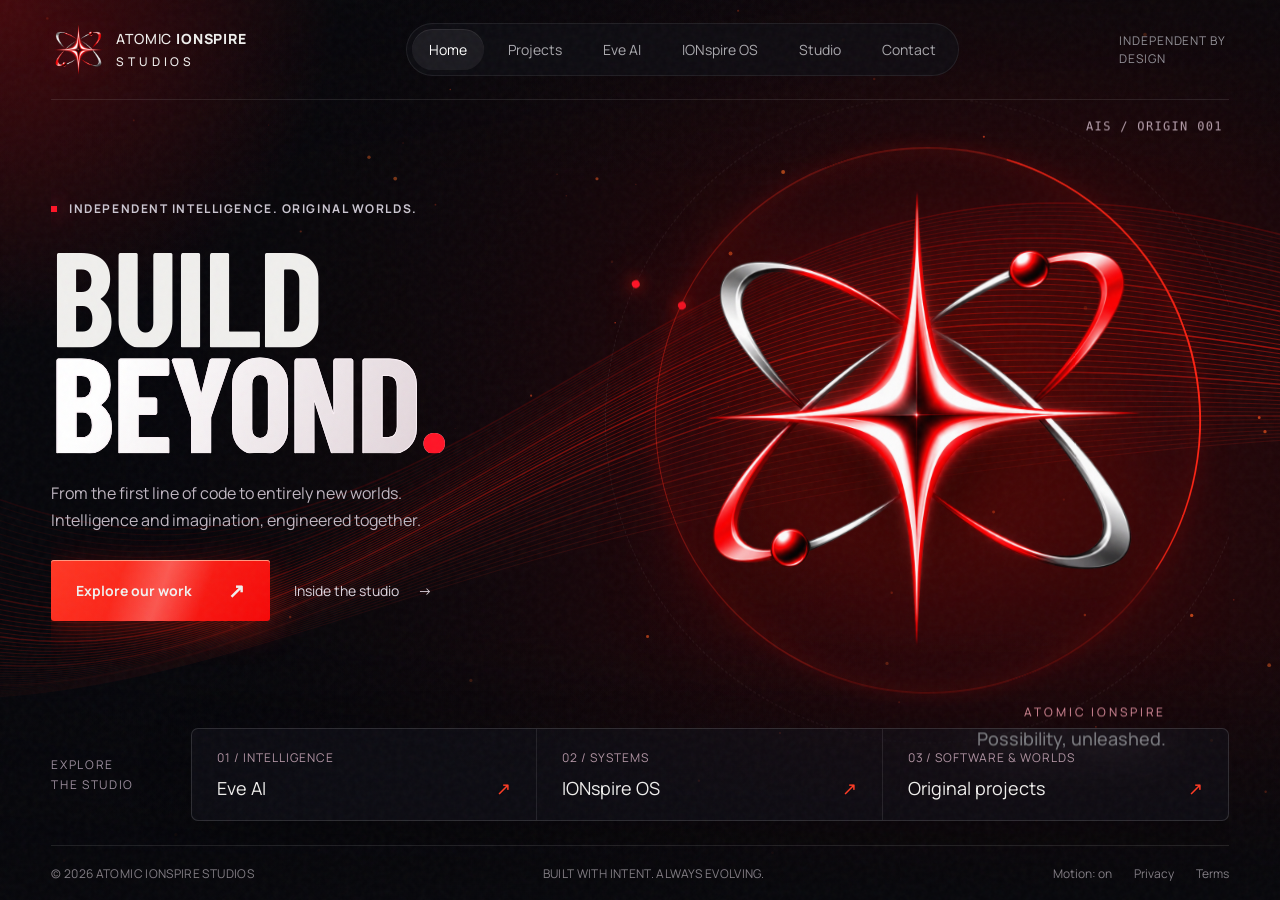
==== commit 06c91d70: "Unify all Explore destinations with animated premium design and section tabs" ====
--- a/index.html
+++ b/index.html
@@ -1,12 +1,12 @@
 <!doctype html>
-<html lang="en"><head><meta charset="utf-8"><meta name="viewport" content="width=device-width,initial-scale=1"><meta name="theme-color" content="#08080a"><meta name="description" content="Atomic Ionspire Studios. Independent intelligence, operating systems, software and interactive worlds."><link rel="canonical" href="https://atomicionspire.com/"><title>Atomic Ionspire Studios — Build Beyond</title><link rel="icon" href="assets/ionstar-v3.png"><link rel="stylesheet" href="style.css?v=4.0.0"><link rel="stylesheet" href="premium.css?v=4.0.0"></head>
-<body data-site-version="4.0.0"><a class="skip" href="#main">Skip to content</a><canvas id="energy-field" aria-hidden="true"></canvas><div class="scene-vignette" aria-hidden="true"></div><div class="transition-curtain" aria-hidden="true"></div><div class="pointer-light" aria-hidden="true"></div><div class="grain" aria-hidden="true"></div>
+<html lang="en"><head><meta charset="utf-8"><meta name="viewport" content="width=device-width,initial-scale=1"><meta name="theme-color" content="#08080a"><meta name="description" content="Atomic Ionspire Studios. Independent intelligence, operating systems, software and interactive worlds."><link rel="canonical" href="https://atomicionspire.com/"><title>Atomic Ionspire Studios — Build Beyond</title><link rel="icon" href="assets/ionstar-v3.png"><link rel="stylesheet" href="style.css?v=4.1.0"><link rel="stylesheet" href="premium.css?v=4.1.0"></head>
+<body data-site-version="4.1.0"><a class="skip" href="#main">Skip to content</a><canvas id="energy-field" aria-hidden="true"></canvas><div class="scene-vignette" aria-hidden="true"></div><div class="transition-curtain" aria-hidden="true"></div><div class="pointer-light" aria-hidden="true"></div><div class="grain" aria-hidden="true"></div>
 <div class="shell"><header><a class="brand" href="#home" aria-label="Atomic Ionspire Studios home"><img src="assets/ionstar-v3.png" alt=""><span>ATOMIC <b>IONSPIRE</b><small>STUDIOS</small></span></a><nav role="tablist" aria-label="Studio sections"><button role="tab" id="tab-home" aria-controls="home" data-tab="home" aria-selected="true">Home</button><button role="tab" id="tab-projects" aria-controls="projects" data-tab="projects" aria-selected="false" tabindex="-1">Projects</button><button role="tab" id="tab-eve" aria-controls="eve" data-tab="eve" aria-selected="false" tabindex="-1">Eve AI</button><button role="tab" id="tab-os" aria-controls="os" data-tab="os" aria-selected="false" tabindex="-1">IONspire OS</button><button role="tab" id="tab-about" aria-controls="about" data-tab="about" aria-selected="false" tabindex="-1">Studio</button><button role="tab" id="tab-contact" aria-controls="contact" data-tab="contact" aria-selected="false" tabindex="-1">Contact</button></nav><span class="header-note">INDEPENDENT BY DESIGN</span></header>
 <main id="main" tabindex="-1">
 <section id="home" role="tabpanel" aria-labelledby="tab-home" class="panel home"><div class="hero-copy"><div class="eyebrow"><span></span> INDEPENDENT INTELLIGENCE. ORIGINAL WORLDS.</div><h1><span class="title-line">BUILD</span><span class="title-line">BEYOND<span class="title-period">.</span></span></h1><p class="lead">From the first line of code to entirely new worlds.<br>Intelligence and imagination, engineered together.</p><div class="actions"><button class="primary" data-go="projects">Explore our work <span>↗</span></button><button class="secondary" data-go="about">Inside the studio <span>→</span></button></div></div><div class="emblem-stage" aria-hidden="true"><div class="orbit orbit-one"></div><div class="orbit orbit-two"></div><div class="crosshair"></div><img class="hero-emblem" src="assets/ionstar-v3.png" alt=""><span class="coordinate top">AIS / ORIGIN 001</span><span class="coordinate bottom">INTELLIGENCE IN MOTION</span><div class="stage-caption"><span>ATOMIC IONSPIRE</span><strong>Possibility, unleashed.</strong></div></div><div class="home-bottom"><span class="work-label">EXPLORE<br>THE STUDIO</span><span class="index">01 <i>/</i> 06</span><div class="frontiers"><button data-go="eve"><small>01 / INTELLIGENCE</small>Eve AI <span>↗</span></button><button data-go="os"><small>02 / SYSTEMS</small>IONspire OS <span>↗</span></button><button data-go="projects"><small>03 / SOFTWARE & WORLDS</small>Original projects <span>↗</span></button></div></div></section>
 <section id="projects" role="tabpanel" aria-labelledby="tab-projects" class="panel" hidden><div class="section-heading"><div><div class="eyebrow">SELECTED WORK / CONTINUOUS EXPLORATION</div><h2>Ideas. Made <em>real.</em></h2></div><p>Tools for today.<br>Worlds for what comes next.</p></div><div class="projects-layout"><div class="project-list" role="group" aria-label="Choose a project"><button data-project="lockridge" class="selected"><span>01</span>Lockridge<small>IN DEVELOPMENT</small></button><button data-project="earth"><span>02</span>Parallel Earth<small>SIMULATION</small></button><button data-project="president"><span>03</span>President Simulator<small>STRATEGY</small></button><button data-project="dungeon"><span>04</span>AI Dungeon Master<small>ROLE-PLAYING</small></button><button data-project="jobforge"><span>05</span>JobForge<small>PRODUCTIVITY</small></button></div><article class="project-detail" aria-live="polite"><span class="detail-type" id="project-type"></span><div class="project-monogram" id="project-monogram" aria-hidden="true"></div><div class="detail-copy"><h3 id="project-title"></h3><p id="project-description"></p><span class="project-status" id="project-status" hidden>In development</span><a class="text-link" id="project-link">Explore project <span>↗</span></a></div></article></div></section>
-<section id="eve" role="tabpanel" aria-labelledby="tab-eve" class="panel" hidden><div class="feature-layout"><div><div class="eyebrow">01 / FLAGSHIP INTELLIGENCE</div><h2>Her name<br>is <em>Eve.</em></h2><p class="lead">The intelligence at the heart of Atomic Ionspire.</p><p class="body-copy">We’re developing Eve as the technical mind and future command layer of an AI-native studio. From coding and research to coordinating complex work, the ambition is capable intelligence under founder control.</p><div class="tags"><span>Local-first</span><span>Orchestration</span><span>Long-term R&D</span></div><a class="text-link" href="https://atomicionspire.com/eve.html" target="_blank" rel="noopener">Explore Eve’s development <span>↗</span></a></div><div class="intelligence-art"><img src="assets/ionstar-v3.png" alt="Atomic Ionspire orbit-star emblem"><div class="art-title">EVE<span>INTELLIGENCE / IN DEVELOPMENT</span></div></div></div></section>
-<section id="os" role="tabpanel" aria-labelledby="tab-os" class="panel" hidden><div class="feature-layout"><div><div class="eyebrow">02 / OPERATING SYSTEMS</div><h2>Your system.<br>Your <em>control.</em></h2><p class="lead">IONspire OS. A foundation for building what’s next.</p><p class="body-copy">An operating system built around AI development, software creation, and a distinct desktop experience. Focused tools. A clear identity. A foundation that grows with the studio.</p><div class="tags"><span>AI & development</span><span>IONspire Desktop</span><span>In development</span></div><a class="text-link" href="https://atomicionspire.com/ionspire-os.html" target="_blank" rel="noopener">Discover IONspire OS <span>↗</span></a></div><div class="system-card"><span class="micro">ATOMIC IONSPIRE / SYSTEMS DIVISION</span><div class="os-word">ION<span>spire</span><b>OS</b></div><div class="system-rule"></div><p>Control. Clarity.<br>Unmistakably yours.</p><span class="micro">AN INDEPENDENT OPERATING SYSTEM</span></div></div></section>
+<section id="eve" role="tabpanel" aria-labelledby="tab-eve" class="panel" hidden><div class="feature-layout"><div><div class="eyebrow">01 / FLAGSHIP INTELLIGENCE</div><h2>Her name<br>is <em>Eve.</em></h2><p class="lead">The intelligence at the heart of Atomic Ionspire.</p><p class="body-copy">We’re developing Eve as the technical mind and future command layer of an AI-native studio. From coding and research to coordinating complex work, the ambition is capable intelligence under founder control.</p><div class="tags"><span>Local-first</span><span>Orchestration</span><span>Long-term R&D</span></div><a class="text-link" href="eve.html">Explore Eve’s development <span>↗</span></a></div><div class="intelligence-art"><img src="assets/ionstar-v3.png" alt="Atomic Ionspire orbit-star emblem"><div class="art-title">EVE<span>INTELLIGENCE / IN DEVELOPMENT</span></div></div></div></section>
+<section id="os" role="tabpanel" aria-labelledby="tab-os" class="panel" hidden><div class="feature-layout"><div><div class="eyebrow">02 / OPERATING SYSTEMS</div><h2>Your system.<br>Your <em>control.</em></h2><p class="lead">IONspire OS. A foundation for building what’s next.</p><p class="body-copy">An operating system built around AI development, software creation, and a distinct desktop experience. Focused tools. A clear identity. A foundation that grows with the studio.</p><div class="tags"><span>AI & development</span><span>IONspire Desktop</span><span>In development</span></div><a class="text-link" href="ionspire-os.html">Discover IONspire OS <span>↗</span></a></div><div class="system-card"><span class="micro">ATOMIC IONSPIRE / SYSTEMS DIVISION</span><div class="os-word">ION<span>spire</span><b>OS</b></div><div class="system-rule"></div><p>Control. Clarity.<br>Unmistakably yours.</p><span class="micro">AN INDEPENDENT OPERATING SYSTEM</span></div></div></section>
 <section id="about" role="tabpanel" aria-labelledby="tab-about" class="panel" hidden><div class="section-heading"><div><div class="eyebrow">THE STUDIO / THE CONVICTION</div><h2>One studio.<br>Four <em>frontiers.</em></h2></div><p class="studio-intro">We build intelligent technology from the model to the interface. Every project is part of a bigger ambition: an independent studio where intelligence becomes tools, and tools open new possibilities.</p></div><div class="division-grid"><button data-go="eve"><span>01 /</span><h3>Intelligence</h3><p>Eve. Our central intelligence and long-term research focus.</p><b>Explore Eve ↗</b></button><button data-go="os"><span>02 /</span><h3>Systems</h3><p>IONspire OS. A foundation for control, creation, and development.</p><b>Explore systems ↗</b></button><button data-go="projects"><span>03 /</span><h3>Software</h3><p>Useful, focused applications that turn real needs into working tools.</p><b>Explore applications ↗</b></button><button data-go="projects"><span>04 /</span><h3>Worlds</h3><p>Original games where decisions shape the experience.</p><b>Explore games ↗</b></button></div></section>
 <section id="contact" role="tabpanel" aria-labelledby="tab-contact" class="panel contact-panel" hidden><div class="eyebrow">START A CONVERSATION</div><h2>The next idea<br>starts with <em>hello.</em></h2><p class="lead">Questions about our work, product support,<br>or a conversation about what comes next.</p><a class="email" href="mailto:support@atomicionspire.com">support@atomicionspire.com <span>↗</span></a><div class="contact-bottom"><span>ATOMIC IONSPIRE STUDIOS<br><small>Independent technology. Shared possibility.</small></span><a class="text-link" href="https://github.com/atomicionspire" target="_blank" rel="noopener">Find us on GitHub ↗</a></div></section>
-</main><footer><span>© 2026 ATOMIC IONSPIRE STUDIOS</span><span class="footer-center">BUILT WITH INTENT. ALWAYS EVOLVING.</span><div><button id="motion" aria-pressed="false">Motion: on</button><a href="https://atomicionspire.com/privacy.html" target="_blank" rel="noopener">Privacy</a><a href="https://atomicionspire.com/terms.html" target="_blank" rel="noopener">Terms</a></div></footer></div><script src="app.js?v=4.0.0"></script><script src="energy.js?v=4.0.0"></script></body></html>
+</main><footer><span>© 2026 ATOMIC IONSPIRE STUDIOS</span><span class="footer-center">BUILT WITH INTENT. ALWAYS EVOLVING.</span><div><button id="motion" aria-pressed="false">Motion: on</button><a href="privacy.html">Privacy</a><a href="terms.html">Terms</a></div></footer></div><script src="app.js?v=4.1.0"></script><script src="energy.js?v=4.1.0"></script></body></html>
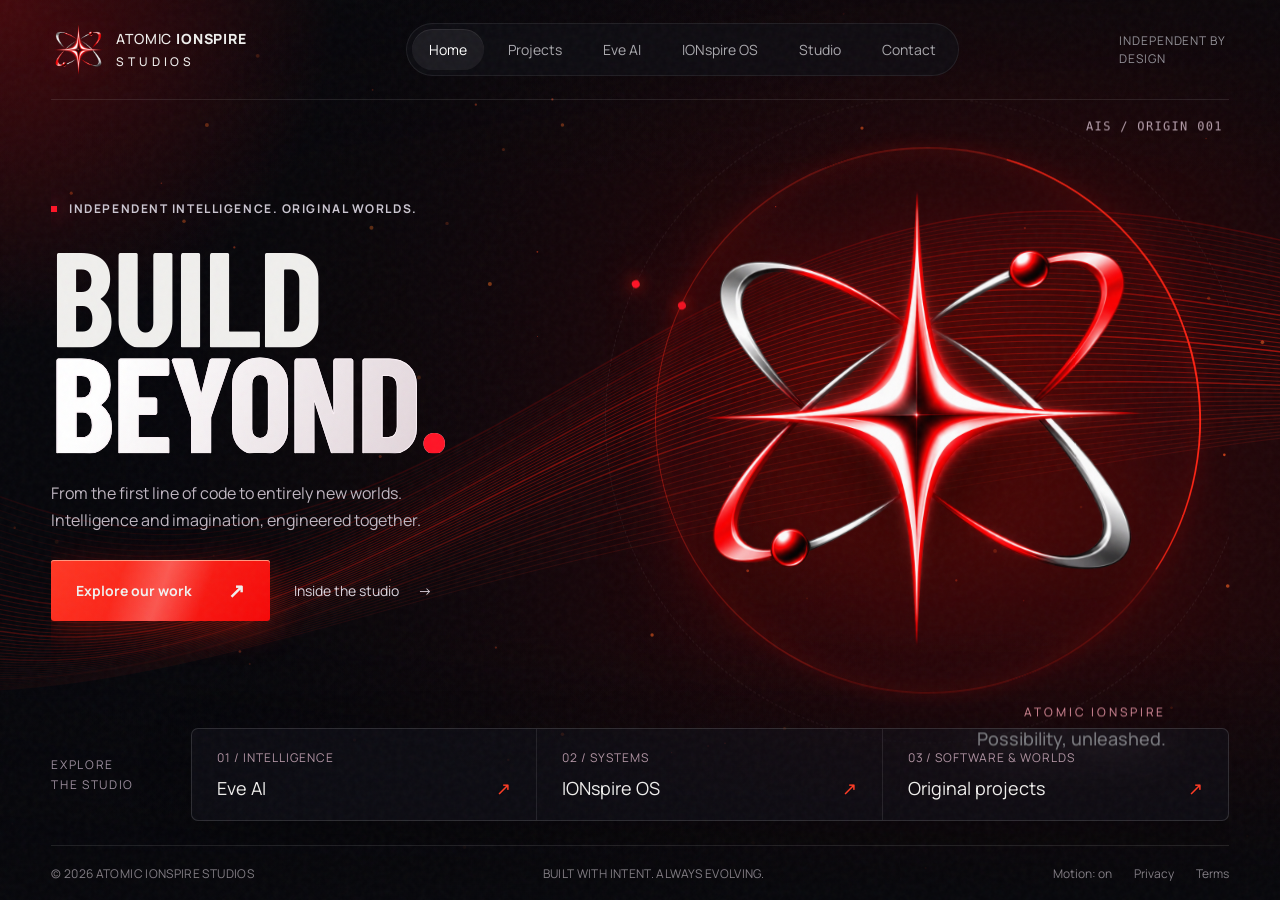
==== commit ac9ca9c6: "Prevent touch focus rectangles on scroll panels while preserving keyboard outlines" ====
--- a/index.html
+++ b/index.html
@@ -1,6 +1,6 @@
 <!doctype html>
-<html lang="en"><head><meta charset="utf-8"><meta name="viewport" content="width=device-width,initial-scale=1"><meta name="theme-color" content="#08080a"><meta name="description" content="Atomic Ionspire Studios. Independent intelligence, operating systems, software and interactive worlds."><link rel="canonical" href="https://atomicionspire.com/"><title>Atomic Ionspire Studios — Build Beyond</title><link rel="icon" href="assets/ionstar-v3.png"><link rel="stylesheet" href="style.css?v=4.1.0"><link rel="stylesheet" href="premium.css?v=4.1.0"></head>
-<body data-site-version="4.1.0"><a class="skip" href="#main">Skip to content</a><canvas id="energy-field" aria-hidden="true"></canvas><div class="scene-vignette" aria-hidden="true"></div><div class="transition-curtain" aria-hidden="true"></div><div class="pointer-light" aria-hidden="true"></div><div class="grain" aria-hidden="true"></div>
+<html lang="en"><head><meta charset="utf-8"><meta name="viewport" content="width=device-width,initial-scale=1"><meta name="theme-color" content="#08080a"><meta name="description" content="Atomic Ionspire Studios. Independent intelligence, operating systems, software and interactive worlds."><link rel="canonical" href="https://atomicionspire.com/"><title>Atomic Ionspire Studios — Build Beyond</title><link rel="icon" href="assets/ionstar-v3.png"><link rel="stylesheet" href="style.css?v=4.1.1"><link rel="stylesheet" href="premium.css?v=4.1.1"></head>
+<body data-site-version="4.1.1"><a class="skip" href="#main">Skip to content</a><canvas id="energy-field" aria-hidden="true"></canvas><div class="scene-vignette" aria-hidden="true"></div><div class="transition-curtain" aria-hidden="true"></div><div class="pointer-light" aria-hidden="true"></div><div class="grain" aria-hidden="true"></div>
 <div class="shell"><header><a class="brand" href="#home" aria-label="Atomic Ionspire Studios home"><img src="assets/ionstar-v3.png" alt=""><span>ATOMIC <b>IONSPIRE</b><small>STUDIOS</small></span></a><nav role="tablist" aria-label="Studio sections"><button role="tab" id="tab-home" aria-controls="home" data-tab="home" aria-selected="true">Home</button><button role="tab" id="tab-projects" aria-controls="projects" data-tab="projects" aria-selected="false" tabindex="-1">Projects</button><button role="tab" id="tab-eve" aria-controls="eve" data-tab="eve" aria-selected="false" tabindex="-1">Eve AI</button><button role="tab" id="tab-os" aria-controls="os" data-tab="os" aria-selected="false" tabindex="-1">IONspire OS</button><button role="tab" id="tab-about" aria-controls="about" data-tab="about" aria-selected="false" tabindex="-1">Studio</button><button role="tab" id="tab-contact" aria-controls="contact" data-tab="contact" aria-selected="false" tabindex="-1">Contact</button></nav><span class="header-note">INDEPENDENT BY DESIGN</span></header>
 <main id="main" tabindex="-1">
 <section id="home" role="tabpanel" aria-labelledby="tab-home" class="panel home"><div class="hero-copy"><div class="eyebrow"><span></span> INDEPENDENT INTELLIGENCE. ORIGINAL WORLDS.</div><h1><span class="title-line">BUILD</span><span class="title-line">BEYOND<span class="title-period">.</span></span></h1><p class="lead">From the first line of code to entirely new worlds.<br>Intelligence and imagination, engineered together.</p><div class="actions"><button class="primary" data-go="projects">Explore our work <span>↗</span></button><button class="secondary" data-go="about">Inside the studio <span>→</span></button></div></div><div class="emblem-stage" aria-hidden="true"><div class="orbit orbit-one"></div><div class="orbit orbit-two"></div><div class="crosshair"></div><img class="hero-emblem" src="assets/ionstar-v3.png" alt=""><span class="coordinate top">AIS / ORIGIN 001</span><span class="coordinate bottom">INTELLIGENCE IN MOTION</span><div class="stage-caption"><span>ATOMIC IONSPIRE</span><strong>Possibility, unleashed.</strong></div></div><div class="home-bottom"><span class="work-label">EXPLORE<br>THE STUDIO</span><span class="index">01 <i>/</i> 06</span><div class="frontiers"><button data-go="eve"><small>01 / INTELLIGENCE</small>Eve AI <span>↗</span></button><button data-go="os"><small>02 / SYSTEMS</small>IONspire OS <span>↗</span></button><button data-go="projects"><small>03 / SOFTWARE & WORLDS</small>Original projects <span>↗</span></button></div></div></section>
@@ -9,4 +9,4 @@
 <section id="os" role="tabpanel" aria-labelledby="tab-os" class="panel" hidden><div class="feature-layout"><div><div class="eyebrow">02 / OPERATING SYSTEMS</div><h2>Your system.<br>Your <em>control.</em></h2><p class="lead">IONspire OS. A foundation for building what’s next.</p><p class="body-copy">An operating system built around AI development, software creation, and a distinct desktop experience. Focused tools. A clear identity. A foundation that grows with the studio.</p><div class="tags"><span>AI & development</span><span>IONspire Desktop</span><span>In development</span></div><a class="text-link" href="ionspire-os.html">Discover IONspire OS <span>↗</span></a></div><div class="system-card"><span class="micro">ATOMIC IONSPIRE / SYSTEMS DIVISION</span><div class="os-word">ION<span>spire</span><b>OS</b></div><div class="system-rule"></div><p>Control. Clarity.<br>Unmistakably yours.</p><span class="micro">AN INDEPENDENT OPERATING SYSTEM</span></div></div></section>
 <section id="about" role="tabpanel" aria-labelledby="tab-about" class="panel" hidden><div class="section-heading"><div><div class="eyebrow">THE STUDIO / THE CONVICTION</div><h2>One studio.<br>Four <em>frontiers.</em></h2></div><p class="studio-intro">We build intelligent technology from the model to the interface. Every project is part of a bigger ambition: an independent studio where intelligence becomes tools, and tools open new possibilities.</p></div><div class="division-grid"><button data-go="eve"><span>01 /</span><h3>Intelligence</h3><p>Eve. Our central intelligence and long-term research focus.</p><b>Explore Eve ↗</b></button><button data-go="os"><span>02 /</span><h3>Systems</h3><p>IONspire OS. A foundation for control, creation, and development.</p><b>Explore systems ↗</b></button><button data-go="projects"><span>03 /</span><h3>Software</h3><p>Useful, focused applications that turn real needs into working tools.</p><b>Explore applications ↗</b></button><button data-go="projects"><span>04 /</span><h3>Worlds</h3><p>Original games where decisions shape the experience.</p><b>Explore games ↗</b></button></div></section>
 <section id="contact" role="tabpanel" aria-labelledby="tab-contact" class="panel contact-panel" hidden><div class="eyebrow">START A CONVERSATION</div><h2>The next idea<br>starts with <em>hello.</em></h2><p class="lead">Questions about our work, product support,<br>or a conversation about what comes next.</p><a class="email" href="mailto:support@atomicionspire.com">support@atomicionspire.com <span>↗</span></a><div class="contact-bottom"><span>ATOMIC IONSPIRE STUDIOS<br><small>Independent technology. Shared possibility.</small></span><a class="text-link" href="https://github.com/atomicionspire" target="_blank" rel="noopener">Find us on GitHub ↗</a></div></section>
-</main><footer><span>© 2026 ATOMIC IONSPIRE STUDIOS</span><span class="footer-center">BUILT WITH INTENT. ALWAYS EVOLVING.</span><div><button id="motion" aria-pressed="false">Motion: on</button><a href="privacy.html">Privacy</a><a href="terms.html">Terms</a></div></footer></div><script src="app.js?v=4.1.0"></script><script src="energy.js?v=4.1.0"></script></body></html>
+</main><footer><span>© 2026 ATOMIC IONSPIRE STUDIOS</span><span class="footer-center">BUILT WITH INTENT. ALWAYS EVOLVING.</span><div><button id="motion" aria-pressed="false">Motion: on</button><a href="privacy.html">Privacy</a><a href="terms.html">Terms</a></div></footer></div><script src="app.js?v=4.1.1"></script><script src="energy.js?v=4.1.1"></script></body></html>
--- a/premium.css
+++ b/premium.css
@@ -8,3 +8,7 @@
 @media(prefers-reduced-motion:reduce){.title-line:nth-child(2){background-position:center}.hero-emblem{transform:none!important}}
 
 .project-detail[data-project=lockridge]{background:linear-gradient(140deg,#521b1cdd,#0c0c12ed)}.project-detail[data-project=lockridge] .project-monogram{color:#ff392768;letter-spacing:-.025em}.project-status{display:inline-block;border:1px solid #ff382855;background:#ff281015;color:#ff9382;padding:9px 13px;font-size:14px;margin-top:10px}.project-list button{padding-top:20px;padding-bottom:20px}@media(max-width:760px){.project-list button{padding-top:14px;padding-bottom:14px}}
+
+/* Scroll containers can receive native browser focus after touch scrolling. */
+#main:focus,.panel:focus,.detail-screen:focus{outline:none}
+body[data-input="keyboard"] #main:focus-visible,body[data-input="keyboard"] .panel:focus-visible,body[data-input="keyboard"] .detail-screen:focus-visible{outline:2px solid #ff4930;outline-offset:-3px}
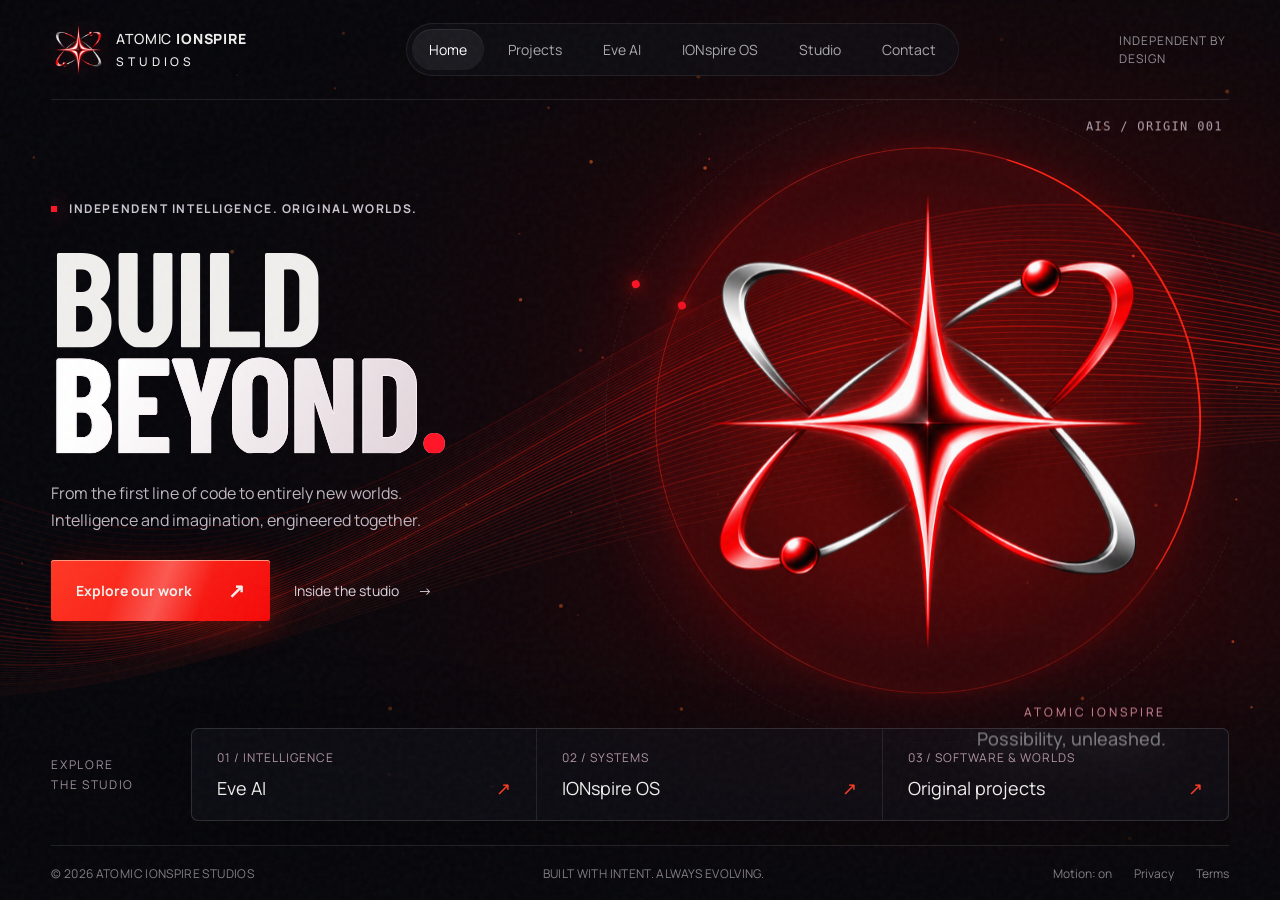
==== commit 5196bb45: "Harden panel focus styling and avoid automatic touch focus" ====
--- a/index.html
+++ b/index.html
@@ -1,12 +1,15 @@
 <!doctype html>
-<html lang="en"><head><meta charset="utf-8"><meta name="viewport" content="width=device-width,initial-scale=1"><meta name="theme-color" content="#08080a"><meta name="description" content="Atomic Ionspire Studios. Independent intelligence, operating systems, software and interactive worlds."><link rel="canonical" href="https://atomicionspire.com/"><title>Atomic Ionspire Studios — Build Beyond</title><link rel="icon" href="assets/ionstar-v3.png"><link rel="stylesheet" href="style.css?v=4.1.1"><link rel="stylesheet" href="premium.css?v=4.1.1"></head>
-<body data-site-version="4.1.1"><a class="skip" href="#main">Skip to content</a><canvas id="energy-field" aria-hidden="true"></canvas><div class="scene-vignette" aria-hidden="true"></div><div class="transition-curtain" aria-hidden="true"></div><div class="pointer-light" aria-hidden="true"></div><div class="grain" aria-hidden="true"></div>
+<html lang="en"><head><meta charset="utf-8"><meta name="viewport" content="width=device-width,initial-scale=1"><meta name="theme-color" content="#08080a"><meta name="description" content="Atomic Ionspire Studios. Independent intelligence, operating systems, software and interactive worlds."><link rel="canonical" href="https://atomicionspire.com/"><title>Atomic Ionspire Studios — Build Beyond</title><link rel="icon" href="assets/ionstar-v3.png"><link rel="stylesheet" href="style.css?v=4.1.2"><link rel="stylesheet" href="premium.css?v=4.1.2"><style>/* Explicit panel focus avoids Chromium's automatic scroll-container ring. */
+#main,#main .panel,#main .detail-screen{outline:0!important}
+body[data-input="keyboard"] #main:focus-visible,body[data-input="keyboard"] #main .panel:focus-visible,body[data-input="keyboard"] #main .detail-screen:focus-visible{box-shadow:inset 0 0 0 2px #ff4930}
+</style></head>
+<body data-site-version="4.1.2"><a class="skip" href="#main">Skip to content</a><canvas id="energy-field" aria-hidden="true"></canvas><div class="scene-vignette" aria-hidden="true"></div><div class="transition-curtain" aria-hidden="true"></div><div class="pointer-light" aria-hidden="true"></div><div class="grain" aria-hidden="true"></div>
 <div class="shell"><header><a class="brand" href="#home" aria-label="Atomic Ionspire Studios home"><img src="assets/ionstar-v3.png" alt=""><span>ATOMIC <b>IONSPIRE</b><small>STUDIOS</small></span></a><nav role="tablist" aria-label="Studio sections"><button role="tab" id="tab-home" aria-controls="home" data-tab="home" aria-selected="true">Home</button><button role="tab" id="tab-projects" aria-controls="projects" data-tab="projects" aria-selected="false" tabindex="-1">Projects</button><button role="tab" id="tab-eve" aria-controls="eve" data-tab="eve" aria-selected="false" tabindex="-1">Eve AI</button><button role="tab" id="tab-os" aria-controls="os" data-tab="os" aria-selected="false" tabindex="-1">IONspire OS</button><button role="tab" id="tab-about" aria-controls="about" data-tab="about" aria-selected="false" tabindex="-1">Studio</button><button role="tab" id="tab-contact" aria-controls="contact" data-tab="contact" aria-selected="false" tabindex="-1">Contact</button></nav><span class="header-note">INDEPENDENT BY DESIGN</span></header>
 <main id="main" tabindex="-1">
-<section id="home" role="tabpanel" aria-labelledby="tab-home" class="panel home"><div class="hero-copy"><div class="eyebrow"><span></span> INDEPENDENT INTELLIGENCE. ORIGINAL WORLDS.</div><h1><span class="title-line">BUILD</span><span class="title-line">BEYOND<span class="title-period">.</span></span></h1><p class="lead">From the first line of code to entirely new worlds.<br>Intelligence and imagination, engineered together.</p><div class="actions"><button class="primary" data-go="projects">Explore our work <span>↗</span></button><button class="secondary" data-go="about">Inside the studio <span>→</span></button></div></div><div class="emblem-stage" aria-hidden="true"><div class="orbit orbit-one"></div><div class="orbit orbit-two"></div><div class="crosshair"></div><img class="hero-emblem" src="assets/ionstar-v3.png" alt=""><span class="coordinate top">AIS / ORIGIN 001</span><span class="coordinate bottom">INTELLIGENCE IN MOTION</span><div class="stage-caption"><span>ATOMIC IONSPIRE</span><strong>Possibility, unleashed.</strong></div></div><div class="home-bottom"><span class="work-label">EXPLORE<br>THE STUDIO</span><span class="index">01 <i>/</i> 06</span><div class="frontiers"><button data-go="eve"><small>01 / INTELLIGENCE</small>Eve AI <span>↗</span></button><button data-go="os"><small>02 / SYSTEMS</small>IONspire OS <span>↗</span></button><button data-go="projects"><small>03 / SOFTWARE & WORLDS</small>Original projects <span>↗</span></button></div></div></section>
-<section id="projects" role="tabpanel" aria-labelledby="tab-projects" class="panel" hidden><div class="section-heading"><div><div class="eyebrow">SELECTED WORK / CONTINUOUS EXPLORATION</div><h2>Ideas. Made <em>real.</em></h2></div><p>Tools for today.<br>Worlds for what comes next.</p></div><div class="projects-layout"><div class="project-list" role="group" aria-label="Choose a project"><button data-project="lockridge" class="selected"><span>01</span>Lockridge<small>IN DEVELOPMENT</small></button><button data-project="earth"><span>02</span>Parallel Earth<small>SIMULATION</small></button><button data-project="president"><span>03</span>President Simulator<small>STRATEGY</small></button><button data-project="dungeon"><span>04</span>AI Dungeon Master<small>ROLE-PLAYING</small></button><button data-project="jobforge"><span>05</span>JobForge<small>PRODUCTIVITY</small></button></div><article class="project-detail" aria-live="polite"><span class="detail-type" id="project-type"></span><div class="project-monogram" id="project-monogram" aria-hidden="true"></div><div class="detail-copy"><h3 id="project-title"></h3><p id="project-description"></p><span class="project-status" id="project-status" hidden>In development</span><a class="text-link" id="project-link">Explore project <span>↗</span></a></div></article></div></section>
-<section id="eve" role="tabpanel" aria-labelledby="tab-eve" class="panel" hidden><div class="feature-layout"><div><div class="eyebrow">01 / FLAGSHIP INTELLIGENCE</div><h2>Her name<br>is <em>Eve.</em></h2><p class="lead">The intelligence at the heart of Atomic Ionspire.</p><p class="body-copy">We’re developing Eve as the technical mind and future command layer of an AI-native studio. From coding and research to coordinating complex work, the ambition is capable intelligence under founder control.</p><div class="tags"><span>Local-first</span><span>Orchestration</span><span>Long-term R&D</span></div><a class="text-link" href="eve.html">Explore Eve’s development <span>↗</span></a></div><div class="intelligence-art"><img src="assets/ionstar-v3.png" alt="Atomic Ionspire orbit-star emblem"><div class="art-title">EVE<span>INTELLIGENCE / IN DEVELOPMENT</span></div></div></div></section>
-<section id="os" role="tabpanel" aria-labelledby="tab-os" class="panel" hidden><div class="feature-layout"><div><div class="eyebrow">02 / OPERATING SYSTEMS</div><h2>Your system.<br>Your <em>control.</em></h2><p class="lead">IONspire OS. A foundation for building what’s next.</p><p class="body-copy">An operating system built around AI development, software creation, and a distinct desktop experience. Focused tools. A clear identity. A foundation that grows with the studio.</p><div class="tags"><span>AI & development</span><span>IONspire Desktop</span><span>In development</span></div><a class="text-link" href="ionspire-os.html">Discover IONspire OS <span>↗</span></a></div><div class="system-card"><span class="micro">ATOMIC IONSPIRE / SYSTEMS DIVISION</span><div class="os-word">ION<span>spire</span><b>OS</b></div><div class="system-rule"></div><p>Control. Clarity.<br>Unmistakably yours.</p><span class="micro">AN INDEPENDENT OPERATING SYSTEM</span></div></div></section>
-<section id="about" role="tabpanel" aria-labelledby="tab-about" class="panel" hidden><div class="section-heading"><div><div class="eyebrow">THE STUDIO / THE CONVICTION</div><h2>One studio.<br>Four <em>frontiers.</em></h2></div><p class="studio-intro">We build intelligent technology from the model to the interface. Every project is part of a bigger ambition: an independent studio where intelligence becomes tools, and tools open new possibilities.</p></div><div class="division-grid"><button data-go="eve"><span>01 /</span><h3>Intelligence</h3><p>Eve. Our central intelligence and long-term research focus.</p><b>Explore Eve ↗</b></button><button data-go="os"><span>02 /</span><h3>Systems</h3><p>IONspire OS. A foundation for control, creation, and development.</p><b>Explore systems ↗</b></button><button data-go="projects"><span>03 /</span><h3>Software</h3><p>Useful, focused applications that turn real needs into working tools.</p><b>Explore applications ↗</b></button><button data-go="projects"><span>04 /</span><h3>Worlds</h3><p>Original games where decisions shape the experience.</p><b>Explore games ↗</b></button></div></section>
-<section id="contact" role="tabpanel" aria-labelledby="tab-contact" class="panel contact-panel" hidden><div class="eyebrow">START A CONVERSATION</div><h2>The next idea<br>starts with <em>hello.</em></h2><p class="lead">Questions about our work, product support,<br>or a conversation about what comes next.</p><a class="email" href="mailto:support@atomicionspire.com">support@atomicionspire.com <span>↗</span></a><div class="contact-bottom"><span>ATOMIC IONSPIRE STUDIOS<br><small>Independent technology. Shared possibility.</small></span><a class="text-link" href="https://github.com/atomicionspire" target="_blank" rel="noopener">Find us on GitHub ↗</a></div></section>
-</main><footer><span>© 2026 ATOMIC IONSPIRE STUDIOS</span><span class="footer-center">BUILT WITH INTENT. ALWAYS EVOLVING.</span><div><button id="motion" aria-pressed="false">Motion: on</button><a href="privacy.html">Privacy</a><a href="terms.html">Terms</a></div></footer></div><script src="app.js?v=4.1.1"></script><script src="energy.js?v=4.1.1"></script></body></html>
+<section id="home" role="tabpanel" tabindex="-1" aria-labelledby="tab-home" class="panel home"><div class="hero-copy"><div class="eyebrow"><span></span> INDEPENDENT INTELLIGENCE. ORIGINAL WORLDS.</div><h1><span class="title-line">BUILD</span><span class="title-line">BEYOND<span class="title-period">.</span></span></h1><p class="lead">From the first line of code to entirely new worlds.<br>Intelligence and imagination, engineered together.</p><div class="actions"><button class="primary" data-go="projects">Explore our work <span>↗</span></button><button class="secondary" data-go="about">Inside the studio <span>→</span></button></div></div><div class="emblem-stage" aria-hidden="true"><div class="orbit orbit-one"></div><div class="orbit orbit-two"></div><div class="crosshair"></div><img class="hero-emblem" src="assets/ionstar-v3.png" alt=""><span class="coordinate top">AIS / ORIGIN 001</span><span class="coordinate bottom">INTELLIGENCE IN MOTION</span><div class="stage-caption"><span>ATOMIC IONSPIRE</span><strong>Possibility, unleashed.</strong></div></div><div class="home-bottom"><span class="work-label">EXPLORE<br>THE STUDIO</span><span class="index">01 <i>/</i> 06</span><div class="frontiers"><button data-go="eve"><small>01 / INTELLIGENCE</small>Eve AI <span>↗</span></button><button data-go="os"><small>02 / SYSTEMS</small>IONspire OS <span>↗</span></button><button data-go="projects"><small>03 / SOFTWARE & WORLDS</small>Original projects <span>↗</span></button></div></div></section>
+<section id="projects" role="tabpanel" tabindex="-1" aria-labelledby="tab-projects" class="panel" hidden><div class="section-heading"><div><div class="eyebrow">SELECTED WORK / CONTINUOUS EXPLORATION</div><h2>Ideas. Made <em>real.</em></h2></div><p>Tools for today.<br>Worlds for what comes next.</p></div><div class="projects-layout"><div class="project-list" role="group" aria-label="Choose a project"><button data-project="lockridge" class="selected"><span>01</span>Lockridge<small>IN DEVELOPMENT</small></button><button data-project="earth"><span>02</span>Parallel Earth<small>SIMULATION</small></button><button data-project="president"><span>03</span>President Simulator<small>STRATEGY</small></button><button data-project="dungeon"><span>04</span>AI Dungeon Master<small>ROLE-PLAYING</small></button><button data-project="jobforge"><span>05</span>JobForge<small>PRODUCTIVITY</small></button></div><article class="project-detail" aria-live="polite"><span class="detail-type" id="project-type"></span><div class="project-monogram" id="project-monogram" aria-hidden="true"></div><div class="detail-copy"><h3 id="project-title"></h3><p id="project-description"></p><span class="project-status" id="project-status" hidden>In development</span><a class="text-link" id="project-link">Explore project <span>↗</span></a></div></article></div></section>
+<section id="eve" role="tabpanel" tabindex="-1" aria-labelledby="tab-eve" class="panel" hidden><div class="feature-layout"><div><div class="eyebrow">01 / FLAGSHIP INTELLIGENCE</div><h2>Her name<br>is <em>Eve.</em></h2><p class="lead">The intelligence at the heart of Atomic Ionspire.</p><p class="body-copy">We’re developing Eve as the technical mind and future command layer of an AI-native studio. From coding and research to coordinating complex work, the ambition is capable intelligence under founder control.</p><div class="tags"><span>Local-first</span><span>Orchestration</span><span>Long-term R&D</span></div><a class="text-link" href="eve.html">Explore Eve’s development <span>↗</span></a></div><div class="intelligence-art"><img src="assets/ionstar-v3.png" alt="Atomic Ionspire orbit-star emblem"><div class="art-title">EVE<span>INTELLIGENCE / IN DEVELOPMENT</span></div></div></div></section>
+<section id="os" role="tabpanel" tabindex="-1" aria-labelledby="tab-os" class="panel" hidden><div class="feature-layout"><div><div class="eyebrow">02 / OPERATING SYSTEMS</div><h2>Your system.<br>Your <em>control.</em></h2><p class="lead">IONspire OS. A foundation for building what’s next.</p><p class="body-copy">An operating system built around AI development, software creation, and a distinct desktop experience. Focused tools. A clear identity. A foundation that grows with the studio.</p><div class="tags"><span>AI & development</span><span>IONspire Desktop</span><span>In development</span></div><a class="text-link" href="ionspire-os.html">Discover IONspire OS <span>↗</span></a></div><div class="system-card"><span class="micro">ATOMIC IONSPIRE / SYSTEMS DIVISION</span><div class="os-word">ION<span>spire</span><b>OS</b></div><div class="system-rule"></div><p>Control. Clarity.<br>Unmistakably yours.</p><span class="micro">AN INDEPENDENT OPERATING SYSTEM</span></div></div></section>
+<section id="about" role="tabpanel" tabindex="-1" aria-labelledby="tab-about" class="panel" hidden><div class="section-heading"><div><div class="eyebrow">THE STUDIO / THE CONVICTION</div><h2>One studio.<br>Four <em>frontiers.</em></h2></div><p class="studio-intro">We build intelligent technology from the model to the interface. Every project is part of a bigger ambition: an independent studio where intelligence becomes tools, and tools open new possibilities.</p></div><div class="division-grid"><button data-go="eve"><span>01 /</span><h3>Intelligence</h3><p>Eve. Our central intelligence and long-term research focus.</p><b>Explore Eve ↗</b></button><button data-go="os"><span>02 /</span><h3>Systems</h3><p>IONspire OS. A foundation for control, creation, and development.</p><b>Explore systems ↗</b></button><button data-go="projects"><span>03 /</span><h3>Software</h3><p>Useful, focused applications that turn real needs into working tools.</p><b>Explore applications ↗</b></button><button data-go="projects"><span>04 /</span><h3>Worlds</h3><p>Original games where decisions shape the experience.</p><b>Explore games ↗</b></button></div></section>
+<section id="contact" role="tabpanel" tabindex="-1" aria-labelledby="tab-contact" class="panel contact-panel" hidden><div class="eyebrow">START A CONVERSATION</div><h2>The next idea<br>starts with <em>hello.</em></h2><p class="lead">Questions about our work, product support,<br>or a conversation about what comes next.</p><a class="email" href="mailto:support@atomicionspire.com">support@atomicionspire.com <span>↗</span></a><div class="contact-bottom"><span>ATOMIC IONSPIRE STUDIOS<br><small>Independent technology. Shared possibility.</small></span><a class="text-link" href="https://github.com/atomicionspire" target="_blank" rel="noopener">Find us on GitHub ↗</a></div></section>
+</main><footer><span>© 2026 ATOMIC IONSPIRE STUDIOS</span><span class="footer-center">BUILT WITH INTENT. ALWAYS EVOLVING.</span><div><button id="motion" aria-pressed="false">Motion: on</button><a href="privacy.html">Privacy</a><a href="terms.html">Terms</a></div></footer></div><script src="app.js?v=4.1.2"></script><script src="energy.js?v=4.1.2"></script></body></html>
--- a/premium.css
+++ b/premium.css
@@ -9,6 +9,6 @@
 
 .project-detail[data-project=lockridge]{background:linear-gradient(140deg,#521b1cdd,#0c0c12ed)}.project-detail[data-project=lockridge] .project-monogram{color:#ff392768;letter-spacing:-.025em}.project-status{display:inline-block;border:1px solid #ff382855;background:#ff281015;color:#ff9382;padding:9px 13px;font-size:14px;margin-top:10px}.project-list button{padding-top:20px;padding-bottom:20px}@media(max-width:760px){.project-list button{padding-top:14px;padding-bottom:14px}}
 
-/* Scroll containers can receive native browser focus after touch scrolling. */
-#main:focus,.panel:focus,.detail-screen:focus{outline:none}
-body[data-input="keyboard"] #main:focus-visible,body[data-input="keyboard"] .panel:focus-visible,body[data-input="keyboard"] .detail-screen:focus-visible{outline:2px solid #ff4930;outline-offset:-3px}
+/* Explicit panel focus avoids Chromium's automatic scroll-container ring. */
+#main,#main .panel,#main .detail-screen{outline:0!important}
+body[data-input="keyboard"] #main:focus-visible,body[data-input="keyboard"] #main .panel:focus-visible,body[data-input="keyboard"] #main .detail-screen:focus-visible{box-shadow:inset 0 0 0 2px #ff4930}
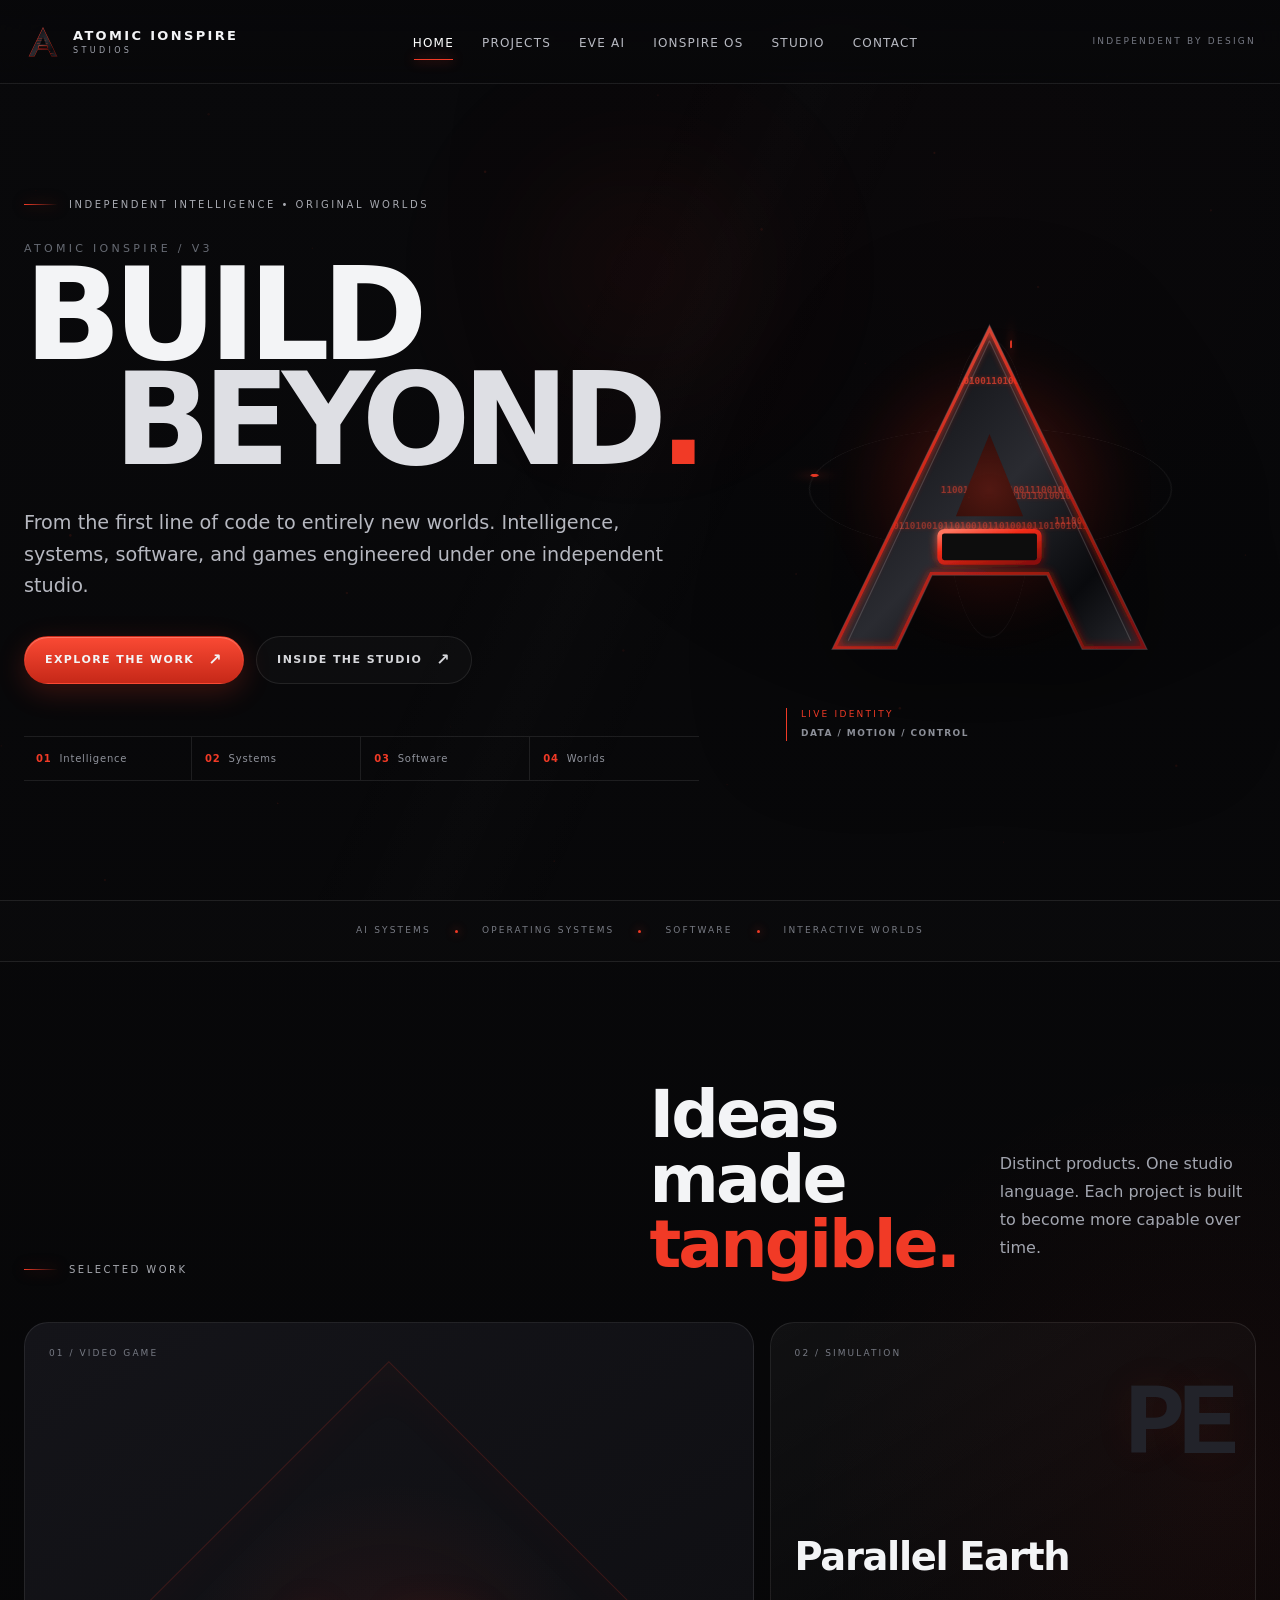
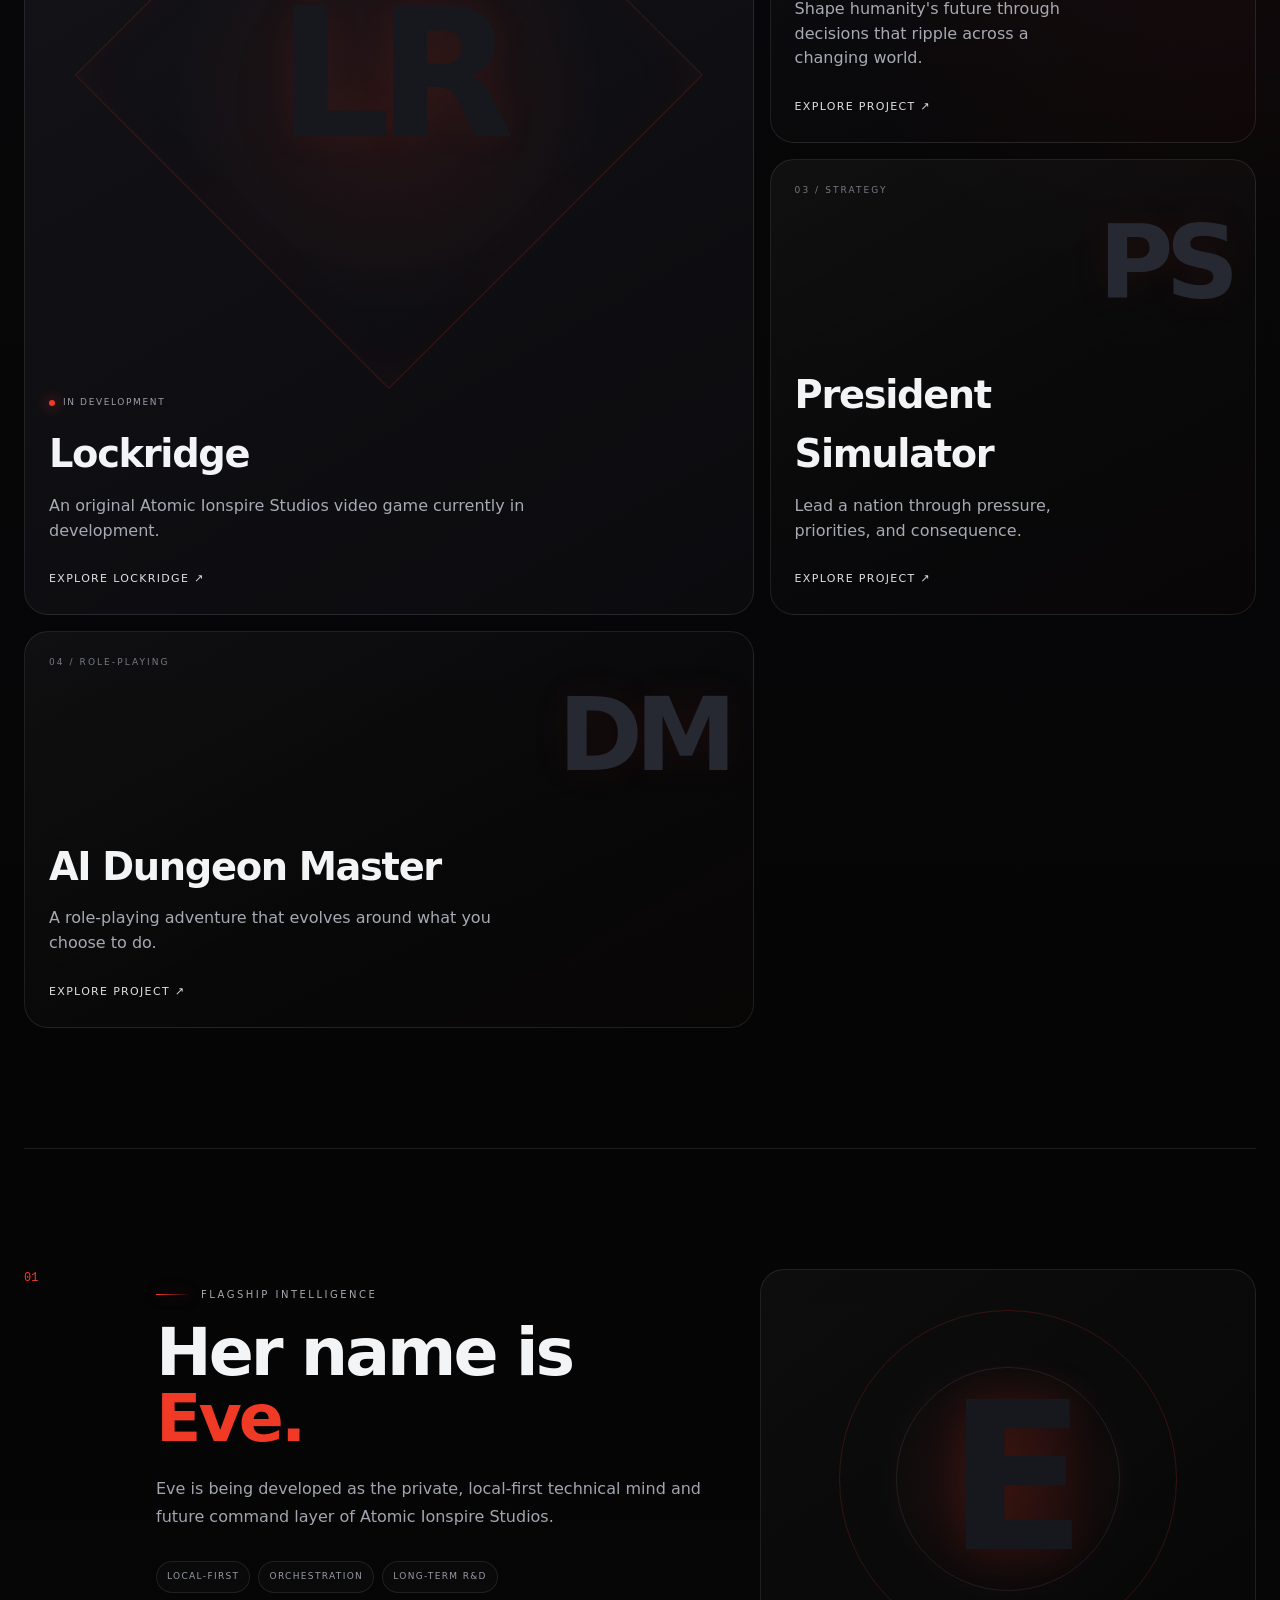
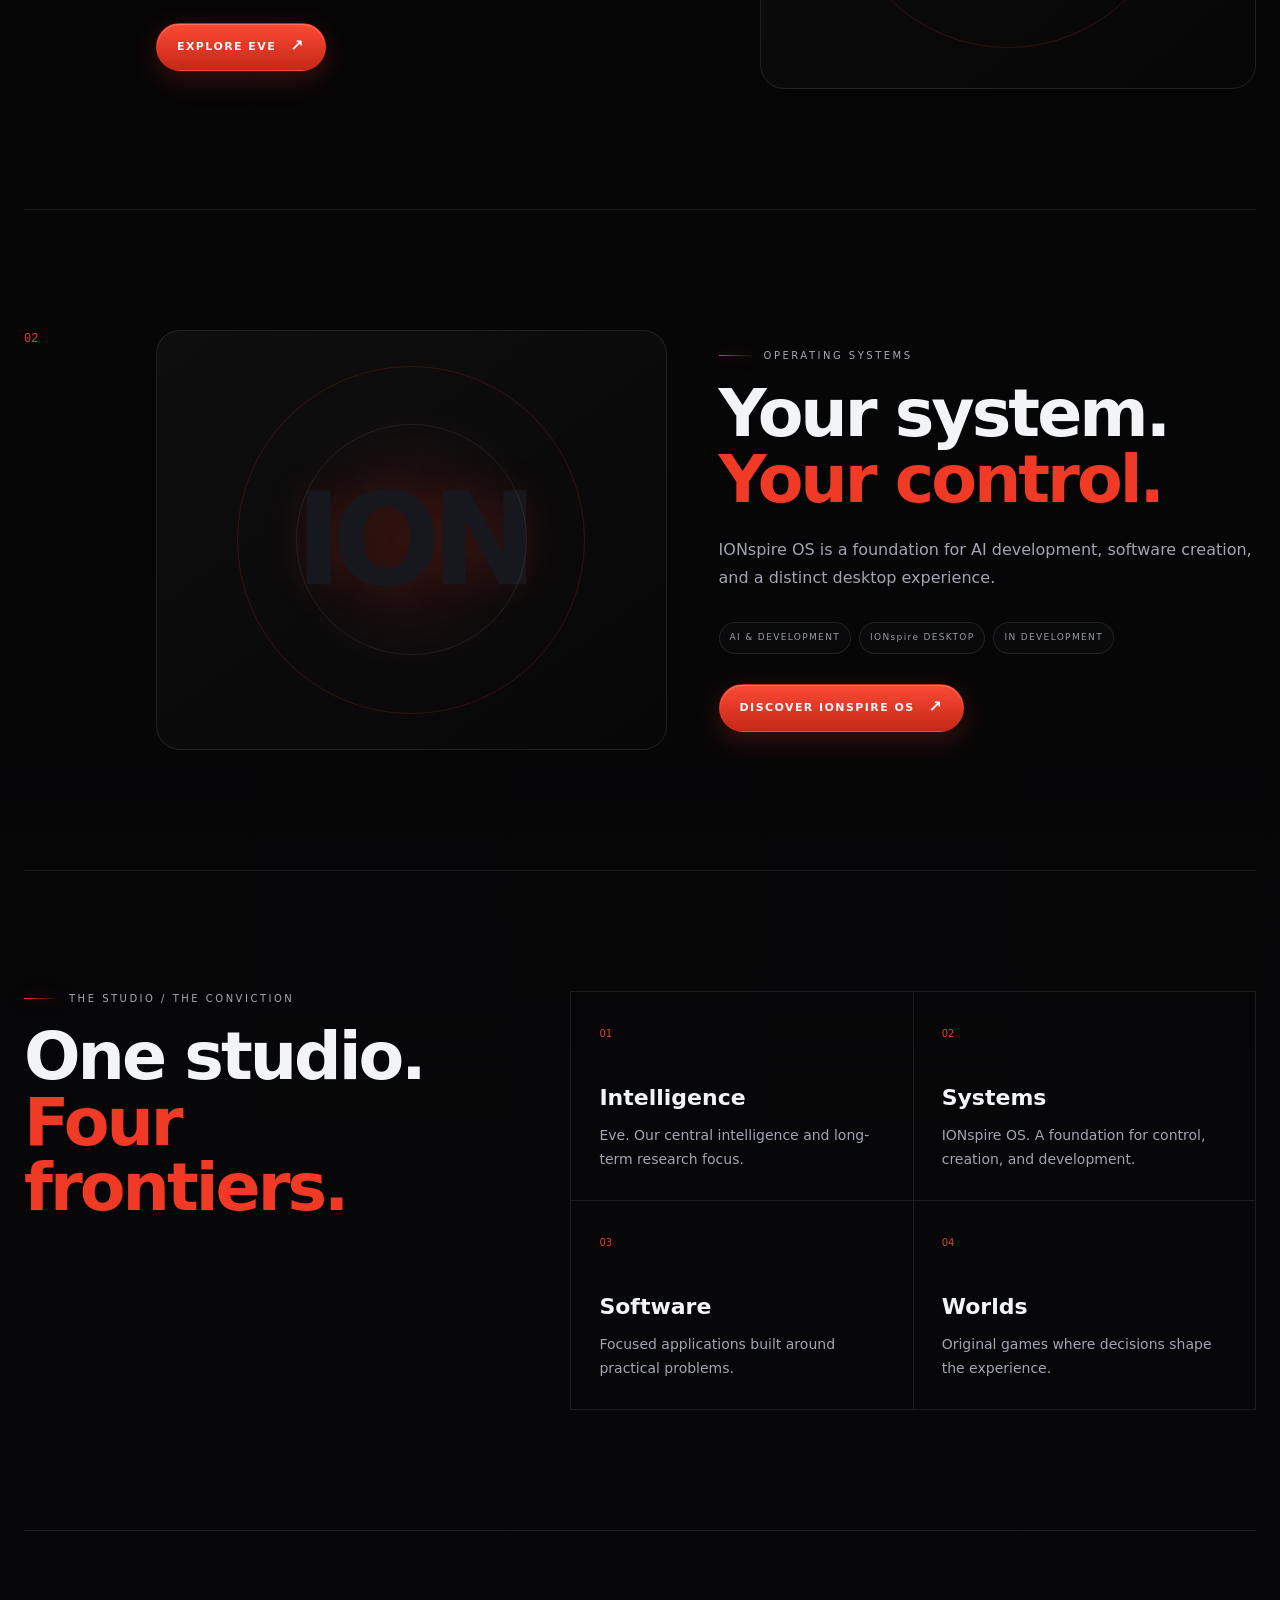
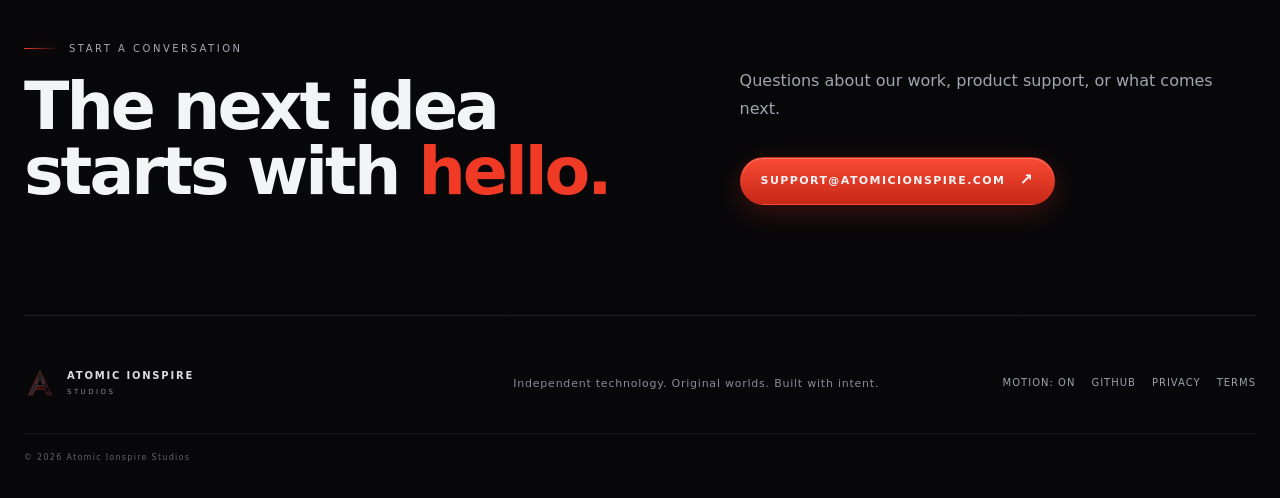
==== commit f43707e1: "Build premium V3 site with animated binary identity" ====
--- a/index.html
+++ b/index.html
@@ -1,15 +1,38 @@
 <!doctype html>
-<html lang="en"><head><meta charset="utf-8"><meta name="viewport" content="width=device-width,initial-scale=1"><meta name="theme-color" content="#08080a"><meta name="description" content="Atomic Ionspire Studios. Independent intelligence, operating systems, software and interactive worlds."><link rel="canonical" href="https://atomicionspire.com/"><title>Atomic Ionspire Studios — Build Beyond</title><link rel="icon" href="assets/ionstar-v3.png"><link rel="stylesheet" href="style.css?v=4.1.2"><link rel="stylesheet" href="premium.css?v=4.1.2"><style>/* Explicit panel focus avoids Chromium's automatic scroll-container ring. */
-#main,#main .panel,#main .detail-screen{outline:0!important}
-body[data-input="keyboard"] #main:focus-visible,body[data-input="keyboard"] #main .panel:focus-visible,body[data-input="keyboard"] #main .detail-screen:focus-visible{box-shadow:inset 0 0 0 2px #ff4930}
-</style></head>
-<body data-site-version="4.1.2"><a class="skip" href="#main">Skip to content</a><canvas id="energy-field" aria-hidden="true"></canvas><div class="scene-vignette" aria-hidden="true"></div><div class="transition-curtain" aria-hidden="true"></div><div class="pointer-light" aria-hidden="true"></div><div class="grain" aria-hidden="true"></div>
-<div class="shell"><header><a class="brand" href="#home" aria-label="Atomic Ionspire Studios home"><img src="assets/ionstar-v3.png" alt=""><span>ATOMIC <b>IONSPIRE</b><small>STUDIOS</small></span></a><nav role="tablist" aria-label="Studio sections"><button role="tab" id="tab-home" aria-controls="home" data-tab="home" aria-selected="true">Home</button><button role="tab" id="tab-projects" aria-controls="projects" data-tab="projects" aria-selected="false" tabindex="-1">Projects</button><button role="tab" id="tab-eve" aria-controls="eve" data-tab="eve" aria-selected="false" tabindex="-1">Eve AI</button><button role="tab" id="tab-os" aria-controls="os" data-tab="os" aria-selected="false" tabindex="-1">IONspire OS</button><button role="tab" id="tab-about" aria-controls="about" data-tab="about" aria-selected="false" tabindex="-1">Studio</button><button role="tab" id="tab-contact" aria-controls="contact" data-tab="contact" aria-selected="false" tabindex="-1">Contact</button></nav><span class="header-note">INDEPENDENT BY DESIGN</span></header>
-<main id="main" tabindex="-1">
-<section id="home" role="tabpanel" tabindex="-1" aria-labelledby="tab-home" class="panel home"><div class="hero-copy"><div class="eyebrow"><span></span> INDEPENDENT INTELLIGENCE. ORIGINAL WORLDS.</div><h1><span class="title-line">BUILD</span><span class="title-line">BEYOND<span class="title-period">.</span></span></h1><p class="lead">From the first line of code to entirely new worlds.<br>Intelligence and imagination, engineered together.</p><div class="actions"><button class="primary" data-go="projects">Explore our work <span>↗</span></button><button class="secondary" data-go="about">Inside the studio <span>→</span></button></div></div><div class="emblem-stage" aria-hidden="true"><div class="orbit orbit-one"></div><div class="orbit orbit-two"></div><div class="crosshair"></div><img class="hero-emblem" src="assets/ionstar-v3.png" alt=""><span class="coordinate top">AIS / ORIGIN 001</span><span class="coordinate bottom">INTELLIGENCE IN MOTION</span><div class="stage-caption"><span>ATOMIC IONSPIRE</span><strong>Possibility, unleashed.</strong></div></div><div class="home-bottom"><span class="work-label">EXPLORE<br>THE STUDIO</span><span class="index">01 <i>/</i> 06</span><div class="frontiers"><button data-go="eve"><small>01 / INTELLIGENCE</small>Eve AI <span>↗</span></button><button data-go="os"><small>02 / SYSTEMS</small>IONspire OS <span>↗</span></button><button data-go="projects"><small>03 / SOFTWARE & WORLDS</small>Original projects <span>↗</span></button></div></div></section>
-<section id="projects" role="tabpanel" tabindex="-1" aria-labelledby="tab-projects" class="panel" hidden><div class="section-heading"><div><div class="eyebrow">SELECTED WORK / CONTINUOUS EXPLORATION</div><h2>Ideas. Made <em>real.</em></h2></div><p>Tools for today.<br>Worlds for what comes next.</p></div><div class="projects-layout"><div class="project-list" role="group" aria-label="Choose a project"><button data-project="lockridge" class="selected"><span>01</span>Lockridge<small>IN DEVELOPMENT</small></button><button data-project="earth"><span>02</span>Parallel Earth<small>SIMULATION</small></button><button data-project="president"><span>03</span>President Simulator<small>STRATEGY</small></button><button data-project="dungeon"><span>04</span>AI Dungeon Master<small>ROLE-PLAYING</small></button><button data-project="jobforge"><span>05</span>JobForge<small>PRODUCTIVITY</small></button></div><article class="project-detail" aria-live="polite"><span class="detail-type" id="project-type"></span><div class="project-monogram" id="project-monogram" aria-hidden="true"></div><div class="detail-copy"><h3 id="project-title"></h3><p id="project-description"></p><span class="project-status" id="project-status" hidden>In development</span><a class="text-link" id="project-link">Explore project <span>↗</span></a></div></article></div></section>
-<section id="eve" role="tabpanel" tabindex="-1" aria-labelledby="tab-eve" class="panel" hidden><div class="feature-layout"><div><div class="eyebrow">01 / FLAGSHIP INTELLIGENCE</div><h2>Her name<br>is <em>Eve.</em></h2><p class="lead">The intelligence at the heart of Atomic Ionspire.</p><p class="body-copy">We’re developing Eve as the technical mind and future command layer of an AI-native studio. From coding and research to coordinating complex work, the ambition is capable intelligence under founder control.</p><div class="tags"><span>Local-first</span><span>Orchestration</span><span>Long-term R&D</span></div><a class="text-link" href="eve.html">Explore Eve’s development <span>↗</span></a></div><div class="intelligence-art"><img src="assets/ionstar-v3.png" alt="Atomic Ionspire orbit-star emblem"><div class="art-title">EVE<span>INTELLIGENCE / IN DEVELOPMENT</span></div></div></div></section>
-<section id="os" role="tabpanel" tabindex="-1" aria-labelledby="tab-os" class="panel" hidden><div class="feature-layout"><div><div class="eyebrow">02 / OPERATING SYSTEMS</div><h2>Your system.<br>Your <em>control.</em></h2><p class="lead">IONspire OS. A foundation for building what’s next.</p><p class="body-copy">An operating system built around AI development, software creation, and a distinct desktop experience. Focused tools. A clear identity. A foundation that grows with the studio.</p><div class="tags"><span>AI & development</span><span>IONspire Desktop</span><span>In development</span></div><a class="text-link" href="ionspire-os.html">Discover IONspire OS <span>↗</span></a></div><div class="system-card"><span class="micro">ATOMIC IONSPIRE / SYSTEMS DIVISION</span><div class="os-word">ION<span>spire</span><b>OS</b></div><div class="system-rule"></div><p>Control. Clarity.<br>Unmistakably yours.</p><span class="micro">AN INDEPENDENT OPERATING SYSTEM</span></div></div></section>
-<section id="about" role="tabpanel" tabindex="-1" aria-labelledby="tab-about" class="panel" hidden><div class="section-heading"><div><div class="eyebrow">THE STUDIO / THE CONVICTION</div><h2>One studio.<br>Four <em>frontiers.</em></h2></div><p class="studio-intro">We build intelligent technology from the model to the interface. Every project is part of a bigger ambition: an independent studio where intelligence becomes tools, and tools open new possibilities.</p></div><div class="division-grid"><button data-go="eve"><span>01 /</span><h3>Intelligence</h3><p>Eve. Our central intelligence and long-term research focus.</p><b>Explore Eve ↗</b></button><button data-go="os"><span>02 /</span><h3>Systems</h3><p>IONspire OS. A foundation for control, creation, and development.</p><b>Explore systems ↗</b></button><button data-go="projects"><span>03 /</span><h3>Software</h3><p>Useful, focused applications that turn real needs into working tools.</p><b>Explore applications ↗</b></button><button data-go="projects"><span>04 /</span><h3>Worlds</h3><p>Original games where decisions shape the experience.</p><b>Explore games ↗</b></button></div></section>
-<section id="contact" role="tabpanel" tabindex="-1" aria-labelledby="tab-contact" class="panel contact-panel" hidden><div class="eyebrow">START A CONVERSATION</div><h2>The next idea<br>starts with <em>hello.</em></h2><p class="lead">Questions about our work, product support,<br>or a conversation about what comes next.</p><a class="email" href="mailto:support@atomicionspire.com">support@atomicionspire.com <span>↗</span></a><div class="contact-bottom"><span>ATOMIC IONSPIRE STUDIOS<br><small>Independent technology. Shared possibility.</small></span><a class="text-link" href="https://github.com/atomicionspire" target="_blank" rel="noopener">Find us on GitHub ↗</a></div></section>
-</main><footer><span>© 2026 ATOMIC IONSPIRE STUDIOS</span><span class="footer-center">BUILT WITH INTENT. ALWAYS EVOLVING.</span><div><button id="motion" aria-pressed="false">Motion: on</button><a href="privacy.html">Privacy</a><a href="terms.html">Terms</a></div></footer></div><script src="app.js?v=4.1.2"></script><script src="energy.js?v=4.1.2"></script></body></html>
+<html lang="en"><head><meta charset="utf-8"><meta name="viewport" content="width=device-width,initial-scale=1,viewport-fit=cover"><meta name="theme-color" content="#070708"><meta name="color-scheme" content="dark"><meta name="description" content="Atomic Ionspire Studios. Independent intelligence, operating systems, software and interactive worlds."><link rel="canonical" href="https://atomicionspire.com/"><meta property="og:site_name" content="Atomic Ionspire Studios"><meta property="og:title" content="Atomic Ionspire Studios — Build Beyond"><meta property="og:description" content="Atomic Ionspire Studios. Independent intelligence, operating systems, software and interactive worlds."><link rel="icon" href="assets/atomic-ionspire-binary-static.svg" type="image/svg+xml"><title>Atomic Ionspire Studios — Build Beyond</title><link rel="stylesheet" href="style.css?v=5.0.0"><link rel="stylesheet" href="premium.css?v=5.0.0"><link rel="stylesheet" href="details.css?v=5.0.0"></head>
+<body data-site-version="5.0.0" class="home-page"><a class="skip" href="#main">Skip to content</a>
+<canvas id="energy-field" aria-hidden="true"></canvas>
+<div class="site-noise" aria-hidden="true"></div>
+<div class="pointer-aura" aria-hidden="true"></div>
+<header class="site-header" data-header>
+  <a class="brand" href="index.html" aria-label="Atomic Ionspire Studios home">
+    <img class="brand-mark" src="assets/atomic-ionspire-binary-static.svg" alt="">
+    <span class="brand-type"><strong>ATOMIC IONSPIRE</strong><small>STUDIOS</small></span>
+  </a>
+  <button class="menu-btn" type="button" aria-expanded="false" aria-controls="primary-links"><span></span><span></span><span></span><span class="sr-only">Toggle navigation</span></button>
+  <nav id="primary-links" class="primary-nav" aria-label="Primary navigation"><a href="index.html" aria-current="page">Home</a><a href="projects.html">Projects</a><a href="eve.html">Eve AI</a><a href="ionspire-os.html">IONspire OS</a><a href="about.html">Studio</a><a href="contact.html">Contact</a></nav>
+  <span class="header-note">INDEPENDENT BY DESIGN</span>
+</header><main id="main">
+<section class="hero section-shell" id="home">
+  <div class="hero-copy reveal"><div class="eyebrow"><span></span>INDEPENDENT INTELLIGENCE • ORIGINAL WORLDS</div><p class="hero-overline">ATOMIC IONSPIRE / V3</p><h1><span>BUILD</span><span>BEYOND<em>.</em></span></h1><p class="hero-lead">From the first line of code to entirely new worlds. Intelligence, systems, software, and games engineered under one independent studio.</p><div class="hero-actions"><a class="btn btn-primary" href="projects.html">Explore the work<span aria-hidden="true">↗</span></a><a class="btn btn-ghost" href="about.html">Inside the studio<span aria-hidden="true">↗</span></a></div><div class="hero-meta"><span><strong>01</strong> Intelligence</span><span><strong>02</strong> Systems</span><span><strong>03</strong> Software</span><span><strong>04</strong> Worlds</span></div></div>
+  <div class="logo-stage reveal" data-tilt><div class="orbit orbit-a"></div><div class="orbit orbit-b"></div><div class="logo-glow"></div><img src="assets/atomic-ionspire-binary.svg" class="hero-logo" alt="Atomic Ionspire triangular binary logo"><div class="stage-label"><span>LIVE IDENTITY</span><strong>DATA / MOTION / CONTROL</strong></div></div>
+</section>
+<section class="signal-strip" aria-label="Studio disciplines"><span>AI SYSTEMS</span><i></i><span>OPERATING SYSTEMS</span><i></i><span>SOFTWARE</span><i></i><span>INTERACTIVE WORLDS</span></section>
+<section class="section-shell section-block" id="projects">
+  <div class="section-head reveal"><div class="eyebrow"><span></span>SELECTED WORK</div><div><h2>Ideas made <em>tangible.</em></h2><p>Distinct products. One studio language. Each project is built to become more capable over time.</p></div></div>
+  <div class="project-grid">
+    <a class="project-card featured reveal" href="lockridge.html"><span class="project-index">01 / VIDEO GAME</span><div class="project-visual monogram">LR</div><div><span class="status-dot">IN DEVELOPMENT</span><h3>Lockridge</h3><p>An original Atomic Ionspire Studios video game currently in development.</p><span class="text-link">Explore Lockridge ↗</span></div></a>
+    <a class="project-card reveal" href="parallel-earth.html"><span class="project-index">02 / SIMULATION</span><div class="project-visual globe">PE</div><div><h3>Parallel Earth</h3><p>Shape humanity's future through decisions that ripple across a changing world.</p><span class="text-link">Explore project ↗</span></div></a>
+    <a class="project-card reveal" href="president-simulator.html"><span class="project-index">03 / STRATEGY</span><div class="project-visual monogram">PS</div><div><h3>President Simulator</h3><p>Lead a nation through pressure, priorities, and consequence.</p><span class="text-link">Explore project ↗</span></div></a>
+    <a class="project-card reveal" href="ai-dungeon-master.html"><span class="project-index">04 / ROLE-PLAYING</span><div class="project-visual monogram">DM</div><div><h3>AI Dungeon Master</h3><p>A role-playing adventure that evolves around what you choose to do.</p><span class="text-link">Explore project ↗</span></div></a>
+  </div>
+</section>
+<section class="feature-band section-shell reveal"><div class="feature-number">01</div><div class="feature-copy"><div class="eyebrow"><span></span>FLAGSHIP INTELLIGENCE</div><h2>Her name is <em>Eve.</em></h2><p>Eve is being developed as the private, local-first technical mind and future command layer of Atomic Ionspire Studios.</p><div class="tag-row"><span>LOCAL-FIRST</span><span>ORCHESTRATION</span><span>LONG-TERM R&D</span></div><a class="btn btn-primary" href="eve.html">Explore Eve<span aria-hidden="true">↗</span></a></div><div class="feature-symbol eve-symbol" aria-hidden="true"><span>E</span></div></section>
+<section class="feature-band reverse section-shell reveal"><div class="feature-number">02</div><div class="feature-copy"><div class="eyebrow"><span></span>OPERATING SYSTEMS</div><h2>Your system. <em>Your control.</em></h2><p>IONspire OS is a foundation for AI development, software creation, and a distinct desktop experience.</p><div class="tag-row"><span>AI & DEVELOPMENT</span><span>IONspire DESKTOP</span><span>IN DEVELOPMENT</span></div><a class="btn btn-primary" href="ionspire-os.html">Discover IONspire OS<span aria-hidden="true">↗</span></a></div><div class="feature-symbol os-symbol" aria-hidden="true"><span>ION</span></div></section>
+<section class="section-shell studio-section reveal"><div><div class="eyebrow"><span></span>THE STUDIO / THE CONVICTION</div><h2>One studio.<br><em>Four frontiers.</em></h2></div><div class="studio-grid"><article><span>01</span><h3>Intelligence</h3><p>Eve. Our central intelligence and long-term research focus.</p></article><article><span>02</span><h3>Systems</h3><p>IONspire OS. A foundation for control, creation, and development.</p></article><article><span>03</span><h3>Software</h3><p>Focused applications built around practical problems.</p></article><article><span>04</span><h3>Worlds</h3><p>Original games where decisions shape the experience.</p></article></div></section>
+<section class="contact-band section-shell reveal"><div><div class="eyebrow"><span></span>START A CONVERSATION</div><h2>The next idea<br>starts with <em>hello.</em></h2></div><div><p>Questions about our work, product support, or what comes next.</p><a class="btn btn-primary" href="mailto:support@atomicionspire.com">support@atomicionspire.com<span aria-hidden="true">↗</span></a></div></section></main><footer class="site-footer">
+  <a class="footer-brand" href="index.html"><img class="brand-mark" src="assets/atomic-ionspire-binary-static.svg" alt=""><span><strong>ATOMIC IONSPIRE</strong><small>STUDIOS</small></span></a>
+  <p>Independent technology. Original worlds. Built with intent.</p>
+  <div class="footer-links"><button id="motion" class="motion-toggle" type="button" aria-pressed="false">Motion: on</button><a href="https://github.com/atomicionspire">GitHub</a><a href="privacy.html">Privacy</a><a href="terms.html">Terms</a></div>
+  <small>© 2026 Atomic Ionspire Studios</small>
+</footer><script src="app.js?v=5.0.0"></script><script src="energy.js?v=5.0.0"></script></body></html>
--- a/style.css
+++ b/style.css
@@ -1,2 +1,24 @@
-@import url('https://fonts.googleapis.com/css2?family=Barlow+Condensed:wght@500;600;700;800&family=Manrope:wght@400;500;600;700;800&display=swap');
-:root{color-scheme:dark;--bg:#08080a;--fg:#f0efed;--muted:#a2a1a7;--red:#fa303d;--line:#ffffff20;--mx:70%;--my:45%}*{box-sizing:border-box}body{margin:0;background:var(--bg);color:var(--fg);font-family:Manrope,Arial,sans-serif;font-size:16px}button,a{-webkit-tap-highlight-color:transparent}button{font:inherit;cursor:pointer;color:inherit}a{color:inherit;text-decoration:none}button{border:0;background:none}button:focus-visible,a:focus-visible{outline:2px solid #ff6b73;outline-offset:6px}button,a{touch-action:manipulation}[hidden]{display:none!important}.skip{position:fixed;top:-80px;left:20px;z-index:50;padding:12px;background:var(--red)}.skip:focus{top:12px}.pointer-light{position:fixed;inset:0;pointer-events:none;background:radial-gradient(650px circle at var(--mx) var(--my),#8b16201c,transparent 75%);z-index:0}.grain{position:fixed;inset:0;pointer-events:none;opacity:.12;background-image:url("data:image/svg+xml,%3Csvg viewBox='0 0 180 180' xmlns='http://www.w3.org/2000/svg'%3E%3Cfilter id='n'%3E%3CfeTurbulence type='fractalNoise' baseFrequency='.85' numOctaves='3' stitchTiles='stitch'/%3E%3C/filter%3E%3Cpath fill='%23fff' filter='url(%23n)' opacity='.25' d='M0 0h180v180H0z'/%3E%3C/svg%3E");z-index:5}.shell{height:100svh;min-height:720px;max-width:1920px;margin:auto;padding:0 4.4vw;position:relative}header{height:108px;border-bottom:1px solid var(--line);display:flex;align-items:center;justify-content:space-between;gap:24px}.brand{display:flex;align-items:center;gap:10px;flex-shrink:0}.brand img{width:53px;height:53px;object-fit:contain}.brand span{font-size:14px;letter-spacing:.06em;font-weight:500}.brand b{font-weight:800}.brand small{display:block;font-size:10px;letter-spacing:.45em;margin-top:5px}nav{display:flex;gap:22px;height:100%;align-items:center}nav button{height:100%;position:relative;padding:0 2px;font-size:14px;color:#aaa9ae;white-space:nowrap}nav button[aria-selected=true]{color:white}nav button[aria-selected=true]:after{content:'';position:absolute;height:2px;bottom:-1px;left:0;right:0;background:var(--red);box-shadow:0 0 20px #f33}nav button:hover{color:var(--red)}.header-note{font-size:10px;letter-spacing:.13em;color:#929097}main{height:calc(100% - 170px);position:relative;outline:none}.panel{height:100%;position:relative;padding:48px 0;animation:enter .55s cubic-bezier(.2,.8,.2,1) both}.home{display:flex;align-items:center;padding-bottom:150px}.hero-copy{z-index:2;position:relative;width:64%}.eyebrow{font-size:11px;letter-spacing:.2em;font-weight:700;color:#b8b4b8;display:flex;align-items:center;gap:12px}.eyebrow>span{width:6px;height:6px;background:var(--red);box-shadow:0 0 15px #fa303d}h1,h2{font-family:'Barlow Condensed','Arial Narrow',Impact,sans-serif;text-transform:uppercase;font-weight:600;letter-spacing:-.025em;line-height:.93;margin:28px 0}h1{font-size:clamp(72px,7.65vw,132px)}h2{font-size:clamp(60px,5.8vw,104px)}em{font-style:normal;color:var(--red)}.lead{font-size:17px;color:#aaa7ae;line-height:1.8;max-width:530px}.actions{display:flex;gap:24px;margin-top:32px;align-items:center}.primary{background:var(--red);padding:18px 23px;font-size:14px;font-weight:700;display:flex;gap:36px;align-items:center;transition:background .2s,transform .2s}.primary:hover{background:#ff515c;transform:translateY(-3px)}.primary span{font-size:20px}.secondary{font-size:14px;padding:18px 0}.secondary span{margin-left:16px}.secondary:hover{color:var(--red)}.emblem-stage{position:absolute;width:46vw;max-width:760px;aspect-ratio:1;right:-1.5vw;top:45%;transform:translateY(-50%);display:grid;place-items:center;perspective:1000px;pointer-events:none}.hero-emblem{width:86%;position:relative;filter:drop-shadow(0 0 32px #dc182126);transform:translate3d(var(--ex,0px),var(--ey,0px),0) rotateX(var(--rx,0deg)) rotateY(var(--ry,0deg));transition:transform .22s ease-out;animation:glow 6s ease-in-out infinite}.orbit{position:absolute;border:1px solid #ffffff10;border-radius:50%;width:86%;height:86%;transform:rotate(-20deg)}.orbit:before{content:'';position:absolute;width:5px;height:5px;border-radius:50%;background:var(--red);top:14%;left:14%;box-shadow:0 0 12px #f33}.orbit-two{width:100%;height:100%;border-style:dashed;border-color:#ffffff08}.crosshair{position:absolute;width:110%;height:1px;background:linear-gradient(90deg,transparent,#fa303d20,transparent);transform:rotate(-30deg)}.coordinate{position:absolute;font-family:monospace;font-size:10px;letter-spacing:.18em;color:#827b80}.coordinate.top{top:8%;right:8%}.coordinate.bottom{bottom:6%;right:10%}.home-bottom{position:absolute;bottom:36px;left:0;right:0;display:flex;gap:8%;align-items:center}.index{font-family:'Barlow Condensed',sans-serif;font-size:22px;white-space:nowrap;color:#dedadd}.index i{font-style:normal;color:#4c494e;margin:0 8px}.frontiers{display:grid;grid-template-columns:repeat(3,1fr);width:100%;border-top:1px solid var(--line)}.frontiers button{text-align:left;position:relative;padding:24px 20px 0 0;font-size:17px}.frontiers small{display:block;font-size:10px;letter-spacing:.14em;color:#8e8890;margin-bottom:10px}.frontiers button span{float:right;margin-right:26px;color:#a79ca3}.frontiers button:hover{color:var(--red)}footer{height:62px;border-top:1px solid var(--line);display:flex;align-items:center;justify-content:space-between;font-size:10px;letter-spacing:.08em;color:#827d84;gap:20px}footer div{display:flex;align-items:center;gap:22px}footer a,footer button{font-size:12px;letter-spacing:0;padding:0}footer a:hover,footer button:hover{color:white}.section-heading{display:flex;align-items:center;justify-content:space-between;gap:50px}.section-heading h2{margin-top:18px}.section-heading>p{color:var(--muted);line-height:1.8;font-size:15px}.projects-layout{display:grid;grid-template-columns:1fr 1fr;gap:60px;height:calc(100% - 157px);min-height:300px}.project-list{display:flex;flex-direction:column;justify-content:center}.project-list button{display:flex;gap:22px;align-items:center;text-align:left;border-bottom:1px solid var(--line);padding:24px 0;font-size:clamp(18px,1.7vw,28px);font-weight:500}.project-list button>span{font-size:12px;color:#827b82}.project-list small{font-size:9px;letter-spacing:.12em;color:#8d858c;margin-left:auto}.project-list button.selected{color:var(--red)}.project-list button.selected>span{color:var(--red)}.project-detail{position:relative;padding:26px 32px;overflow:hidden;background:radial-gradient(ellipse at 80% 20%,#69151f80,transparent 75%),#101013;border:1px solid #ffffff14;display:flex;flex-direction:column;justify-content:space-between}.detail-type{font-size:11px;letter-spacing:.16em;color:#c69a9f}.project-monogram{position:absolute;right:15px;top:-18px;font-family:'Barlow Condensed',Impact,sans-serif;font-size:210px;font-weight:700;color:#fa303d17;letter-spacing:-.05em}.detail-copy{position:relative;margin-top:50px}.detail-copy h3{font-family:'Barlow Condensed',sans-serif;font-size:40px;text-transform:uppercase;margin:0 0 12px;line-height:1}.detail-copy p{color:#b1a6ad;font-size:15px;line-height:1.7;max-width:420px}.text-link{display:inline-flex;align-items:center;gap:32px;font-size:14px;padding:12px 0;border-bottom:1px solid #ffffff35;transition:color .2s}.text-link:hover{color:var(--red)}.feature-layout{display:grid;grid-template-columns:1.1fr 1fr;gap:6%;height:100%;align-items:center}.body-copy{font-size:15px;line-height:1.8;color:#a39ca4;max-width:550px}.tags{display:flex;flex-wrap:wrap;gap:8px;margin:24px 0}.tags span{font-size:11px;border:1px solid var(--line);padding:8px 12px;color:#bcb3bb}.intelligence-art{position:relative;display:grid;place-items:center}.intelligence-art img{width:100%;opacity:.62;filter:drop-shadow(0 0 35px #bb1c2a20)}.art-title{position:absolute;font-family:'Barlow Condensed',sans-serif;font-size:125px;letter-spacing:.12em;text-shadow:0 5px 25px black;text-align:center}.art-title span{display:block;font-family:Manrope,sans-serif;font-size:10px;letter-spacing:.22em}.system-card{border:1px solid #ffffff1a;background:linear-gradient(145deg,#25202760,#09090b);padding:40px;box-shadow:18px 18px 0 #ffffff03;transform:perspective(1000px) rotateY(-7deg);transition:transform .3s}.system-card:hover{transform:perspective(1000px) rotateY(0deg)}.micro{font-size:10px;letter-spacing:.13em;color:#a199a2}.os-word{font-family:'Barlow Condensed',sans-serif;font-size:70px;margin:45px 0 30px;line-height:.9}.os-word span{font-weight:500}.os-word b{font-size:130px;display:block;color:var(--red);margin-top:15px}.system-rule{height:1px;background:linear-gradient(90deg,var(--red),transparent)}.system-card p{font-size:23px;line-height:1.5;margin:25px 0 35px}.studio-intro{max-width:450px!important}.division-grid{display:grid;grid-template-columns:repeat(4,1fr);margin-top:24px;border-top:1px solid var(--line)}.division-grid button{text-align:left;padding:25px;border-right:1px solid var(--line);transition:background .2s}.division-grid button:first-child{padding-left:0}.division-grid button:last-child{border-right:0}.division-grid button:hover{background:#fa303d09}.division-grid span{color:var(--red);font-size:12px}.division-grid h3{font-size:22px;margin:35px 0 15px}.division-grid p{font-size:14px;color:var(--muted);line-height:1.8}.division-grid b{display:block;margin-top:24px;font-size:12px;font-weight:500}.contact-panel{display:flex;flex-direction:column;justify-content:center;align-items:flex-start;background:radial-gradient(ellipse at 100% 60%,#6c101c30,transparent 55%)}.contact-panel h2{font-size:clamp(70px,7.3vw,126px)}.email{font-size:clamp(20px,2.8vw,44px);border-bottom:1px solid #fa303d80;padding:20px 0;letter-spacing:-.04em}.email span{margin-left:40px;color:var(--red)}.email:hover{color:var(--red)}.contact-bottom{display:flex;justify-content:space-between;width:100%;align-items:center;margin-top:35px;font-size:11px;line-height:1.9;letter-spacing:.06em}.contact-bottom small{font-size:12px;color:var(--muted);letter-spacing:0}@keyframes enter{from{opacity:0;transform:translateY(15px)}to{opacity:1;transform:translateY(0)}}@keyframes glow{50%{filter:drop-shadow(0 0 45px #dc18214a)}}body.no-motion *,body.no-motion *:before{animation:none!important;transition:none!important}.no-motion .hero-emblem{transform:none}.no-motion .pointer-light{display:none}@media(min-width:1600px){.lead{font-size:20px}.body-copy{font-size:17px}.panel{padding-top:60px;padding-bottom:60px}.home{padding-bottom:150px}}@media(max-width:1150px){.header-note{display:none}nav{gap:18px}.shell{padding:0 4vw}.hero-copy{width:70%}.emblem-stage{right:-4vw;opacity:.8}.eyebrow{font-size:10px;letter-spacing:.14em}.footer-center{display:none}.projects-layout{gap:30px}.project-list small{display:none}.division-grid button{padding:20px 15px}.division-grid h3{font-size:20px}.system-card{padding:28px}}@media(max-width:760px){.shell{height:auto;min-height:100svh;padding:0 22px}header{height:132px;flex-wrap:wrap;gap:0;padding-top:16px;align-content:space-between}.brand img{width:38px;height:38px}.brand span{font-size:12px}.brand small{font-size:9px}nav{width:100%;height:54px;gap:0;justify-content:space-between}nav button{font-size:12px}main{height:auto;min-height:calc(100svh - 194px)}.panel{padding:35px 0;min-height:calc(100svh - 194px);height:auto}.home{align-items:flex-start;padding:42px 0 0;display:block;min-height:740px}.hero-copy{width:100%}h1{font-size:clamp(62px,12vw,88px);margin-top:25px}h2{font-size:64px}.eyebrow{font-size:9px;letter-spacing:.1em}.lead{font-size:15px;line-height:1.8}.actions{gap:22px;margin-top:24px}.primary{font-size:12px;padding:15px 18px;gap:20px}.secondary{font-size:12px}.emblem-stage{width:280px;top:380px;right:-5px;transform:none;opacity:.65}.home-bottom{position:relative;bottom:auto;gap:0;margin-top:245px;padding-bottom:28px}.index{display:none}.frontiers{gap:8px}.frontiers button{padding:16px 0 0;font-size:12px}.frontiers small{font-size:8px;line-height:1.6;min-height:26px;letter-spacing:0}.frontiers button span{display:none}footer{font-size:8px;gap:15px}footer div{gap:12px}footer a,footer button{font-size:10px}.section-heading{display:block}.section-heading>p{font-size:14px}.projects-layout{display:flex;flex-direction:column;gap:26px;height:auto;min-height:0}.project-list button{font-size:18px;padding:16px 0}.project-list small{display:block;font-size:8px}.project-detail{min-height:290px;padding:25px}.project-monogram{font-size:180px}.detail-copy h3{font-size:34px}.feature-layout{display:flex;flex-direction:column;gap:30px;align-items:stretch}.feature-layout h2{margin-top:22px}.intelligence-art{max-width:300px;margin:auto}.art-title{font-size:90px}.system-card{margin:15px 10px;transform:none}.os-word{font-size:55px;margin:25px 0}.os-word b{font-size:85px}.system-card p{font-size:20px}.division-grid{grid-template-columns:1fr 1fr;margin-top:28px}.division-grid button{padding:24px 15px!important;border-bottom:1px solid var(--line)}.division-grid button:nth-child(2){border-right:0}.division-grid h3{margin-top:22px}.division-grid p{font-size:13px}.contact-panel{min-height:650px}.contact-panel h2{font-size:64px}.email{font-size:clamp(16px,4.6vw,25px);letter-spacing:-.04em;white-space:nowrap}.email span{margin-left:10px}.contact-bottom{align-items:flex-start;gap:20px;flex-direction:column}.coordinate{font-size:8px}}@media(prefers-reduced-motion:reduce){*,*:before{animation:none!important;transition:none!important}.hero-emblem{transform:none!important}.pointer-light{display:none}}@media(max-height:800px) and (min-width:761px){.shell{min-height:700px}.panel{padding-top:32px;padding-bottom:32px}.home{padding-bottom:140px}h1{font-size:7.2vw}h2{font-size:5.4vw}.feature-layout h2{margin:20px 0}.tags{margin:16px 0}.body-copy{font-size:14px}.system-card{padding:25px}.os-word{margin:25px 0}.os-word b{font-size:100px}.division-grid h3{margin-top:22px}.contact-panel h2{font-size:6.7vw}.contact-bottom{margin-top:20px}}
+:root{
+  --bg:#070708;--bg-deep:#030304;--surface:#101014;--surface-2:#17181d;--surface-3:#1d1e24;
+  --text:#f3f4f6;--muted:#a2a5af;--dim:#6d707a;--red:#f13a26;--red-hi:#ff6a52;--red-deep:#7d120b;
+  --line:rgba(255,255,255,.09);--line-red:rgba(241,58,38,.3);--shadow:0 30px 80px rgba(0,0,0,.45);
+  --radius:24px;--radius-sm:16px;--max:1240px;--ease:cubic-bezier(.2,.72,.18,1);
+  --mx:50vw;--my:30vh;
+}
+*{box-sizing:border-box}html{scroll-behavior:smooth;background:var(--bg-deep)}body{margin:0;min-width:280px;background:
+radial-gradient(circle at 18% -10%,rgba(241,58,38,.11),transparent 30rem),
+radial-gradient(circle at 95% 28%,rgba(241,58,38,.055),transparent 26rem),
+linear-gradient(180deg,#09090b 0%,#050506 52%,#08080a 100%);color:var(--text);font-family:Inter,ui-sans-serif,system-ui,-apple-system,BlinkMacSystemFont,"Segoe UI",sans-serif;line-height:1.55;overflow-x:hidden}body::before{content:"";position:fixed;inset:0;pointer-events:none;background:linear-gradient(115deg,transparent 0 42%,rgba(255,255,255,.012) 50%,transparent 58%);z-index:0}a{color:inherit;text-decoration:none}button{font:inherit;color:inherit}img{max-width:100%;display:block}.sr-only{position:absolute;width:1px;height:1px;padding:0;margin:-1px;overflow:hidden;clip:rect(0,0,0,0);white-space:nowrap;border:0}.skip{position:fixed;left:14px;top:14px;z-index:1000;background:#fff;color:#000;padding:10px 14px;border-radius:8px;transform:translateY(-160%)}.skip:focus{transform:none}
+#energy-field{position:fixed;inset:0;width:100%;height:100%;z-index:0;pointer-events:none;opacity:.55}.site-noise{position:fixed;inset:0;z-index:1;pointer-events:none;opacity:.12;background-image:repeating-linear-gradient(0deg,transparent 0 2px,rgba(255,255,255,.012) 3px 4px)}.pointer-aura{position:fixed;left:0;top:0;width:34rem;height:34rem;border-radius:50%;pointer-events:none;z-index:1;transform:translate(calc(var(--mx) - 50%),calc(var(--my) - 50%));background:radial-gradient(circle,rgba(241,58,38,.08),rgba(241,58,38,.02) 40%,transparent 70%);filter:blur(16px);opacity:.7}
+.site-header{position:sticky;top:0;z-index:50;display:grid;grid-template-columns:auto 1fr auto;align-items:center;gap:28px;min-height:84px;padding:0 max(24px,calc((100vw - var(--max))/2));background:linear-gradient(180deg,rgba(8,8,10,.94),rgba(8,8,10,.78));backdrop-filter:blur(20px) saturate(120%);border-bottom:1px solid var(--line)}.brand{display:flex;align-items:center;gap:11px;min-width:max-content}.brand-mark{width:38px;height:38px;object-fit:contain}.brand-type{display:flex;flex-direction:column;line-height:1}.brand-type strong{font-size:13px;letter-spacing:.18em;font-weight:760}.brand-type small{margin-top:5px;font-size:8px;letter-spacing:.42em;color:var(--muted)}.primary-nav{justify-self:center;display:flex;align-items:center;gap:2px}.primary-nav a{position:relative;padding:30px 13px 27px;font-size:12px;letter-spacing:.1em;text-transform:uppercase;color:#b8bac2;transition:color .25s ease}.primary-nav a::after{content:"";position:absolute;left:14px;right:14px;bottom:19px;height:1px;background:var(--red);transform:scaleX(0);transition:transform .3s var(--ease);box-shadow:0 0 12px var(--red)}.primary-nav a:hover,.primary-nav a[aria-current="page"]{color:#fff}.primary-nav a:hover::after,.primary-nav a[aria-current="page"]::after{transform:scaleX(1)}.header-note{font-size:9px;letter-spacing:.25em;color:#777a84;white-space:nowrap}.menu-btn{display:none;background:transparent;border:0;padding:10px;cursor:pointer}.menu-btn span:not(.sr-only){display:block;width:24px;height:1px;background:#fff;margin:5px 0;transition:.25s ease}
+main,.site-footer{position:relative;z-index:2}.section-shell{width:min(var(--max),calc(100% - 48px));margin-inline:auto}.hero{min-height:calc(100vh - 84px);display:grid;grid-template-columns:1.08fr .92fr;align-items:center;gap:5vw;padding-top:68px;padding-bottom:74px}.hero-copy{position:relative;z-index:2}.eyebrow{display:flex;align-items:center;gap:11px;font-size:10px;letter-spacing:.25em;color:#a7a9b0;text-transform:uppercase}.eyebrow span{width:34px;height:1px;background:linear-gradient(90deg,var(--red),transparent);box-shadow:0 0 14px rgba(241,58,38,.5)}.hero-overline{margin:28px 0 6px;font-size:11px;letter-spacing:.3em;color:#666a73}.hero h1,.detail-hero h1{margin:0;font-size:clamp(66px,10vw,150px);font-weight:580;line-height:.82;letter-spacing:-.065em;text-transform:uppercase}.hero h1 span{display:block}.hero h1 span+span{margin-left:7vw;color:#dedfe4}.hero h1 em,.detail-hero h1 em,.section-head h2 em,.feature-copy h2 em,.studio-section h2 em,.contact-band h2 em,.split-panel h2 em,.statement-panel h2 em,.lockridge-art h2 em{font-style:normal;color:var(--red)}.hero-lead{max-width:650px;margin:34px 0 0;font-size:clamp(17px,1.5vw,22px);line-height:1.65;color:#b6b8c0}.hero-actions{display:flex;gap:12px;flex-wrap:wrap;margin-top:34px}.btn{display:inline-flex;align-items:center;justify-content:center;gap:14px;min-height:48px;padding:0 20px;border:1px solid transparent;border-radius:999px;font-size:11px;font-weight:720;letter-spacing:.13em;text-transform:uppercase;transition:transform .25s var(--ease),border-color .25s ease,background .25s ease,box-shadow .25s ease}.btn span{font-size:16px}.btn:hover{transform:translateY(-2px)}.btn-primary{background:linear-gradient(180deg,#fa4a34,#c62818);box-shadow:0 8px 28px rgba(241,58,38,.22),inset 0 1px 0 rgba(255,255,255,.24)}.btn-primary:hover{box-shadow:0 12px 38px rgba(241,58,38,.34),inset 0 1px 0 rgba(255,255,255,.3)}.btn-ghost{border-color:var(--line);background:rgba(255,255,255,.025);color:#d7d8dc}.btn-ghost:hover{border-color:rgba(241,58,38,.5);background:rgba(241,58,38,.06)}.hero-meta{display:grid;grid-template-columns:repeat(4,minmax(0,1fr));gap:1px;margin-top:52px;border-top:1px solid var(--line);border-bottom:1px solid var(--line)}.hero-meta span{display:flex;gap:8px;padding:14px 12px;font-size:10px;letter-spacing:.08em;color:#8f929b;border-right:1px solid var(--line)}.hero-meta span:last-child{border:0}.hero-meta strong{color:var(--red);font-weight:700}
+.logo-stage{position:relative;min-height:600px;display:grid;place-items:center;isolation:isolate;transform-style:preserve-3d}.hero-logo{position:relative;z-index:4;width:min(92%,580px);filter:drop-shadow(0 28px 70px rgba(0,0,0,.7));transform:translate3d(0,0,20px)}.logo-glow{position:absolute;width:65%;aspect-ratio:1;border-radius:50%;background:radial-gradient(circle,rgba(241,58,38,.19),rgba(241,58,38,.04) 42%,transparent 72%);filter:blur(20px);z-index:1}.orbit{position:absolute;border:1px solid rgba(255,255,255,.08);border-radius:50%;z-index:1}.orbit::before{content:"";position:absolute;width:8px;height:8px;border-radius:50%;background:var(--red);box-shadow:0 0 22px var(--red)}.orbit-a{width:80%;aspect-ratio:1;transform:rotateX(70deg) rotateZ(12deg)}.orbit-a::before{top:48%;left:-4px}.orbit-b{width:66%;aspect-ratio:1;transform:rotateY(73deg) rotateZ(-18deg)}.orbit-b::before{right:10%;top:10%}.stage-label{position:absolute;left:5%;bottom:8%;z-index:5;padding-left:14px;border-left:1px solid var(--red);display:flex;flex-direction:column}.stage-label span{font-size:9px;letter-spacing:.25em;color:var(--red)}.stage-label strong{font-size:9px;margin-top:5px;letter-spacing:.16em;color:#8c8f98}.signal-strip{position:relative;z-index:2;display:flex;justify-content:center;align-items:center;gap:24px;min-height:62px;border-block:1px solid var(--line);background:rgba(255,255,255,.012);font-size:9px;letter-spacing:.24em;color:#787b84;overflow:hidden}.signal-strip i{width:3px;height:3px;border-radius:50%;background:var(--red);box-shadow:0 0 10px var(--red)}
+.section-block{padding-block:120px}.section-head{display:grid;grid-template-columns:1fr 1.05fr;gap:48px;align-items:end;margin-bottom:44px}.section-head>div:last-child{display:grid;grid-template-columns:1fr .8fr;gap:30px;align-items:end}.section-head h2,.feature-copy h2,.studio-section h2,.contact-band h2,.statement-panel h2,.split-panel h2,.lockridge-art h2{font-size:clamp(40px,5.2vw,78px);line-height:.98;letter-spacing:-.045em;margin:0;font-weight:560}.section-head p,.feature-copy p,.studio-section p,.contact-band p,.split-panel p,.statement-panel p,.lockridge-art p{color:var(--muted);font-size:16px;line-height:1.75}.project-grid{display:grid;grid-template-columns:1.2fr .8fr;gap:16px}.project-card{position:relative;min-height:300px;padding:24px;border:1px solid var(--line);border-radius:var(--radius);background:linear-gradient(150deg,rgba(255,255,255,.045),rgba(255,255,255,.015) 55%,rgba(241,58,38,.018));overflow:hidden;display:grid;grid-template-columns:auto 1fr;grid-template-rows:auto 1fr;gap:22px;transition:transform .35s var(--ease),border-color .35s ease,box-shadow .35s ease}.project-card::after{content:"";position:absolute;inset:0;background:radial-gradient(circle at 80% 20%,rgba(241,58,38,.1),transparent 34%);opacity:0;transition:opacity .35s ease;pointer-events:none}.project-card:hover{transform:translateY(-6px);border-color:rgba(241,58,38,.28);box-shadow:var(--shadow)}.project-card:hover::after{opacity:1}.project-card.featured{grid-row:span 2;min-height:616px;grid-template-columns:1fr;grid-template-rows:auto 1fr auto;background:radial-gradient(circle at 50% 42%,rgba(241,58,38,.10),transparent 34%),linear-gradient(150deg,#141419,#0b0b0e)}.project-index{position:relative;z-index:2;font-size:9px;letter-spacing:.23em;color:#777a84}.project-card h3{font-size:clamp(28px,3vw,48px);margin:0 0 10px;letter-spacing:-.035em}.project-card p{max-width:520px;margin:0 0 22px;color:#a7aab3}.project-card>div:last-child{position:relative;z-index:2;align-self:end}.project-visual{position:relative;z-index:2;display:grid;place-items:center;min-height:130px;color:#262832;font-size:clamp(54px,8vw,140px);font-weight:800;letter-spacing:-.08em;text-shadow:0 0 40px rgba(241,58,38,.08)}.featured .project-visual{min-height:290px;font-size:clamp(110px,14vw,210px);color:#17181d}.featured .project-visual::before{content:"";position:absolute;width:65%;aspect-ratio:1;border:1px solid rgba(241,58,38,.18);transform:rotate(45deg);box-shadow:inset 0 0 50px rgba(241,58,38,.04)}.globe{font-family:ui-monospace,monospace;color:#22232a}.status-dot{display:inline-flex;align-items:center;gap:8px;margin-bottom:14px;font-size:9px;letter-spacing:.18em;color:#9da0a8}.status-dot::before{content:"";width:6px;height:6px;border-radius:50%;background:var(--red);box-shadow:0 0 14px var(--red)}.text-link{display:inline-flex;gap:8px;font-size:11px;letter-spacing:.12em;text-transform:uppercase;color:#dedfe3}.text-link::after{content:"";display:block;width:0;height:1px;background:var(--red);transition:width .3s ease}.project-card:hover .text-link::after{width:36px}
+.feature-band{position:relative;display:grid;grid-template-columns:80px 1fr .9fr;gap:52px;align-items:center;padding-block:120px;border-top:1px solid var(--line)}.feature-band.reverse{grid-template-columns:80px .95fr 1fr}.feature-band.reverse .feature-copy{order:3}.feature-band.reverse .feature-symbol{order:2}.feature-number{align-self:start;font-size:12px;color:var(--red);font-family:ui-monospace,monospace}.feature-copy h2{margin:18px 0 24px}.feature-copy .tag-row{margin:30px 0}.feature-symbol{position:relative;min-height:420px;display:grid;place-items:center;border:1px solid var(--line);border-radius:var(--radius);overflow:hidden;background:radial-gradient(circle at 50% 50%,rgba(241,58,38,.12),transparent 40%),linear-gradient(145deg,rgba(255,255,255,.035),rgba(255,255,255,.008))}.feature-symbol::before,.feature-symbol::after{content:"";position:absolute;border:1px solid rgba(241,58,38,.18);border-radius:50%;width:68%;aspect-ratio:1}.feature-symbol::after{width:45%;border-color:rgba(255,255,255,.08)}.feature-symbol span{font-size:clamp(110px,16vw,230px);font-weight:800;letter-spacing:-.09em;color:#17181e;text-shadow:0 0 45px rgba(241,58,38,.14)}.os-symbol span{font-size:clamp(70px,10vw,150px);letter-spacing:-.08em}.tag-row{display:flex;gap:8px;flex-wrap:wrap}.tag-row span{padding:8px 10px;border:1px solid var(--line);border-radius:999px;font-size:9px;letter-spacing:.15em;color:#989ba4;background:rgba(255,255,255,.018)}.studio-section{display:grid;grid-template-columns:.82fr 1.18fr;gap:70px;padding-block:120px;border-top:1px solid var(--line)}.studio-section h2{margin-top:18px}.studio-grid{display:grid;grid-template-columns:repeat(2,1fr);border-top:1px solid var(--line);border-left:1px solid var(--line)}.studio-grid article{padding:28px;border-right:1px solid var(--line);border-bottom:1px solid var(--line);min-height:190px}.studio-grid span{font-size:10px;color:var(--red)}.studio-grid h3{margin:36px 0 8px;font-size:22px}.studio-grid p{margin:0;font-size:14px}.contact-band{display:grid;grid-template-columns:1fr .8fr;gap:70px;align-items:end;padding-block:110px;border-top:1px solid var(--line)}.contact-band h2{margin-top:18px}.contact-band .btn{margin-top:18px}
+.site-footer{width:min(var(--max),calc(100% - 48px));margin:0 auto;padding:48px 0 34px;border-top:1px solid var(--line);display:grid;grid-template-columns:1fr 1fr auto;align-items:center;gap:30px;color:#898c95}.footer-brand{display:flex;align-items:center;gap:11px}.footer-brand .brand-mark{width:32px;height:32px}.footer-brand span{display:flex;flex-direction:column}.footer-brand strong{font-size:10px;letter-spacing:.18em;color:#ddd}.footer-brand small{font-size:7px;letter-spacing:.35em;margin-top:4px}.site-footer p{font-size:11px;letter-spacing:.07em}.footer-links{display:flex;gap:16px;align-items:center}.footer-links a,.motion-toggle{font-size:10px;letter-spacing:.1em;text-transform:uppercase;color:#9ea1aa}.motion-toggle{border:0;background:none;padding:0;cursor:pointer}.footer-links a:hover,.motion-toggle:hover{color:#fff}.site-footer>small{grid-column:1/-1;padding-top:18px;border-top:1px solid rgba(255,255,255,.05);font-size:8px;letter-spacing:.16em;color:#60636b}
+.reveal{opacity:0;transform:translateY(22px)}.reveal.is-visible{opacity:1;transform:none;transition:opacity .8s var(--ease),transform .8s var(--ease)}body.no-motion .reveal{opacity:1;transform:none}.page-cta{padding-block:30px 100px}
+:focus-visible{outline:2px solid #ff735d;outline-offset:4px}.project-card:focus-visible,.glass-card:focus-visible{outline-offset:3px}
+@media(max-width:1100px){.header-note{display:none}.hero{grid-template-columns:1fr .82fr}.hero h1{font-size:clamp(62px,11vw,110px)}.logo-stage{min-height:470px}.project-grid{grid-template-columns:1fr}.project-card.featured{grid-row:auto;min-height:480px}.feature-band,.feature-band.reverse{grid-template-columns:48px 1fr}.feature-symbol{grid-column:2}.feature-band.reverse .feature-copy{order:2}.feature-band.reverse .feature-symbol{order:3}.studio-section{grid-template-columns:1fr}}
+@media(max-width:860px){.site-header{grid-template-columns:1fr auto;min-height:72px;padding:0 18px}.brand-mark{width:34px;height:34px}.header-note{display:none}.menu-btn{display:block;justify-self:end;z-index:3}.primary-nav{position:absolute;left:14px;right:14px;top:66px;display:none;flex-direction:column;align-items:stretch;padding:8px;border:1px solid var(--line);border-radius:18px;background:rgba(10,10,12,.97);backdrop-filter:blur(18px);box-shadow:var(--shadow)}.primary-nav.is-open{display:flex}.primary-nav a{padding:14px 16px;border-radius:11px}.primary-nav a::after{display:none}.primary-nav a:hover,.primary-nav a[aria-current="page"]{background:rgba(241,58,38,.07)}.hero{min-height:auto;grid-template-columns:1fr;padding-top:74px}.logo-stage{order:-1;min-height:390px}.hero-logo{width:min(78vw,430px)}.hero-copy{text-align:left}.hero h1{font-size:clamp(64px,18vw,120px)}.hero h1 span+span{margin-left:0}.hero-meta{grid-template-columns:repeat(2,1fr)}.signal-strip{justify-content:flex-start;padding-inline:24px;overflow-x:auto}.section-head,.section-head>div:last-child{grid-template-columns:1fr}.section-block{padding-block:88px}.feature-band,.feature-band.reverse{grid-template-columns:1fr;gap:24px;padding-block:88px}.feature-number{display:none}.feature-symbol,.feature-band.reverse .feature-symbol{grid-column:auto;order:2;min-height:330px}.feature-band.reverse .feature-copy{order:1}.studio-section,.contact-band{grid-template-columns:1fr;gap:40px;padding-block:88px}.site-footer{grid-template-columns:1fr;gap:18px}.footer-links{flex-wrap:wrap}}
+@media(max-width:600px){.section-shell,.site-footer{width:min(100% - 30px,var(--max))}.hero{padding-top:48px;padding-bottom:58px}.logo-stage{min-height:320px}.hero-logo{width:min(84vw,360px)}.orbit-a{width:92%}.orbit-b{width:76%}.stage-label{left:0;bottom:2%}.hero h1{font-size:clamp(58px,19vw,92px)}.hero-lead{font-size:16px}.hero-actions{align-items:stretch}.hero-actions .btn{width:100%}.hero-meta{margin-top:36px}.hero-meta span{font-size:9px}.project-card{min-height:260px;grid-template-columns:1fr}.project-card.featured{min-height:430px}.featured .project-visual{min-height:190px}.section-head h2,.feature-copy h2,.studio-section h2,.contact-band h2{font-size:clamp(38px,12vw,60px)}.studio-grid{grid-template-columns:1fr}.feature-symbol{min-height:270px}.signal-strip{gap:16px;font-size:8px}.site-footer{padding-bottom:28px}}
+@media(prefers-reduced-motion:reduce){html{scroll-behavior:auto}.pointer-aura{display:none}.reveal{opacity:1!important;transform:none!important}.btn,.project-card,.primary-nav a::after{transition:none!important}}
--- a/premium.css
+++ b/premium.css
@@ -1,14 +1,4 @@
-/* A kinetic studio identity: dark glass, luminous crimson, editorial scale. */
-:root{--red:#ff1426;--bg:#07070b;--line:#d8deff20}body{overflow:hidden;background:#07070b}#energy-field{position:fixed;inset:0;width:100%;height:100%;pointer-events:none;z-index:0}.scene-vignette{position:fixed;inset:0;pointer-events:none;background:linear-gradient(90deg,#06060b85,transparent 70%),linear-gradient(0deg,#07070b 1%,transparent 30%,transparent 80%,#07070b80);z-index:0}.shell{height:100svh;min-height:0;max-width:1920px;padding:0 4vw;z-index:1}.grain{opacity:.15}.pointer-light{background:radial-gradient(450px circle at var(--mx) var(--my),#ff101040,transparent 75%)}header{height:100px;border-color:#ffffff1a;position:relative;z-index:12}.brand img{width:55px;height:55px;filter:drop-shadow(0 0 14px #ff264730)}.brand small{font-size:12px;letter-spacing:.32em}.brand span{font-size:14px}nav{gap:7px;height:auto;border:1px solid #ffffff14;padding:5px;border-radius:40px;background:#101016a6;backdrop-filter:blur(20px)}nav button{padding:11px 17px;font-size:14px;transition:background .3s,color .3s;border-radius:25px}nav button[aria-selected=true]{background:#ffffff10;box-shadow:inset 0 1px #ffffff14;color:#fff}nav button[aria-selected=true]:after{display:none}.header-note{font-size:12px;max-width:110px;line-height:1.5;letter-spacing:.08em}main{height:calc(100% - 155px)}.panel{overflow-y:auto;overflow-x:hidden;scrollbar-width:thin;scrollbar-color:#6f2738 transparent;padding:40px 0;animation:premium-enter .85s cubic-bezier(.16,1,.3,1) both}.home{overflow:hidden;padding:0 0 134px;align-items:center}.hero-copy{width:65%;padding-top:10px}.eyebrow{font-size:12px;letter-spacing:.13em;color:#cbc6d1}.home .eyebrow{margin-bottom:24px}.eyebrow>span{box-shadow:0 0 20px #ff385a;width:6px;height:6px}h1{font-size:clamp(100px,10.6vw,190px);line-height:.78;font-weight:700;letter-spacing:-.018em;margin:0 0 27px}.title-line{display:block;animation:title-reveal 1.2s cubic-bezier(.2,.8,.2,1) both}.title-line:nth-child(2){animation-delay:.12s;color:transparent;-webkit-text-stroke:1px #f9eff4;background:linear-gradient(120deg,#fff 5%,#d5c2ca 37%,#9a6c7a 55%,#fff 80%);background-size:200% auto;background-clip:text;-webkit-background-clip:text;animation:title-reveal 1.2s .12s both,metal-light 8s linear infinite}.title-period{color:var(--red);-webkit-text-stroke:0}.home .lead{font-size:16px;color:#c0b7c2;line-height:1.7;max-width:460px}.actions{margin-top:25px}.primary{background:linear-gradient(135deg,#ff3824,#f50808);border-radius:3px;box-shadow:0 8px 34px #ff18004a,inset 0 1px #ff9880;padding:17px 25px;position:relative;overflow:hidden}.primary:after{content:'';position:absolute;inset:-100% -40%;background:linear-gradient(110deg,transparent 40%,#ffffff40 50%,transparent 60%);animation:button-sheen 5s ease-in-out infinite;pointer-events:none}.primary:hover{box-shadow:0 12px 50px #ff180080}.secondary{color:#ded6e0}.emblem-stage{width:min(49vw,790px);right:-1vw;top:43%;opacity:1;isolation:isolate}.hero-emblem{width:80%;animation:emblem-levitate 6s ease-in-out infinite;filter:drop-shadow(0 25px 45px #000) drop-shadow(0 0 45px #ff100078);will-change:transform}.orbit{border-color:#ff281a75;width:87%;height:87%;animation:orbit-spin 18s linear infinite}.orbit-one{border-right:2px solid #ff2414;border-bottom:1px solid #ff241455;box-shadow:inset 0 0 35px #ff120025,0 0 20px #ff120020}.orbit-two{width:103%;height:103%;border-style:dashed;border-color:#ffffff13;animation:orbit-spin 35s linear reverse infinite}.orbit:before{height:8px;width:8px;box-shadow:0 0 15px #ff2010,0 0 35px #ff2010}.crosshair{display:none}.coordinate{font-size:12px;color:#b7a0ad;letter-spacing:.11em}.coordinate.top{right:3%;top:2%}.coordinate.bottom{display:none}.stage-caption{position:absolute;bottom:-3%;right:12%;text-align:right;line-height:1.6}.stage-caption span{font-size:12px;letter-spacing:.24em;color:#e895a4}.stage-caption strong{display:block;font-size:18px;font-weight:500;color:#fff}.home-bottom{bottom:24px;gap:30px;align-items:center}.work-label{font-size:12px;letter-spacing:.14em;color:#9b8d9d;line-height:1.6;min-width:110px}.home-bottom .index{display:none}.frontiers{border:1px solid #ffffff22;border-radius:7px;overflow:hidden;background:#11101990;backdrop-filter:blur(24px);box-shadow:0 15px 50px #0004}.frontiers button{padding:20px 25px;border-right:1px solid #ffffff18;font-size:18px;transition:background .3s}.frontiers button:last-child{border:0}.frontiers small{font-size:12px;letter-spacing:.08em;color:#b295a4}.frontiers button span{margin-right:0;color:#ff3b24}.frontiers button:hover{background:#ff33551a;color:white}.frontiers button:hover span{transform:translate(3px,-3px)}footer{height:55px;font-size:12px;letter-spacing:.03em;border-color:#ffffff1a}.footer-center{font-size:12px}.transition-curtain{position:fixed;inset:100px 0 55px;z-index:10;background:linear-gradient(90deg,#ff2010,transparent);pointer-events:none;transform:scaleX(0)}h2{font-size:clamp(66px,6.2vw,104px)}h2 em{background:linear-gradient(100deg,#ff4930,#ff1608 55%,#ff7960);background-clip:text;-webkit-background-clip:text;color:transparent}.section-heading>p,.body-copy,.detail-copy p,.division-grid p{font-size:16px}.section-heading h2{margin-bottom:20px}.projects-layout{gap:35px}.project-list button{padding:24px 18px;border-radius:4px}.project-list button.selected{background:linear-gradient(90deg,#ff231035,transparent);border-left:2px solid var(--red);color:white}.project-list small{font-size:12px}.project-detail{border-radius:8px;background:linear-gradient(140deg,#33192dce,#0d0e1add);box-shadow:inset 0 1px #ffffff12,0 20px 70px #0005;backdrop-filter:blur(16px);min-height:330px;transition:background .7s}.project-detail:before{content:'';position:absolute;width:450px;height:450px;border:1px solid #ff4b3055;border-radius:50%;right:-170px;top:-190px;box-shadow:0 0 0 45px #ff21001b,0 0 0 90px #ff21000f;animation:detail-orbit 9s ease-in-out infinite}.project-detail[data-project=president]{background:linear-gradient(140deg,#43231ccc,#100e16ee)}.project-detail[data-project=dungeon]{background:linear-gradient(140deg,#302040cc,#100d17ee)}.project-detail[data-project=jobforge]{background:linear-gradient(140deg,#432221cc,#100d17ee)}.project-monogram{color:#ff321055;font-size:240px;top:-35px;animation:monogram-drift 8s ease-in-out infinite}.detail-type{font-size:12px;z-index:1}.detail-copy h3{font-size:44px}.intelligence-art img{animation:emblem-levitate 6s ease-in-out infinite;opacity:.8}.art-title{font-size:140px;text-shadow:0 0 50px #e7115340,0 8px 20px black}.art-title span{font-size:12px}.tags span,.micro{font-size:12px}.system-card{background:linear-gradient(145deg,#352030a6,#090910e6);backdrop-filter:blur(20px);border-radius:12px;animation:system-float 7s ease-in-out infinite;box-shadow:20px 25px 0 #ffffff03,0 25px 70px #0005}.division-grid{gap:12px;border:0}.division-grid button,.division-grid button:first-child{border:1px solid #ffffff1d;border-radius:7px;padding:26px;background:#0e0c15ad;backdrop-filter:blur(20px);transition:transform .35s,background .35s,border-color .35s}.division-grid button:hover{transform:translateY(-8px);border-color:#ff321090;background:#42100cdd}.division-grid b{font-size:14px}.contact-panel{background:none}.email{background:linear-gradient(90deg,#fff,#ff6650);background-clip:text;-webkit-background-clip:text;color:transparent}.contact-bottom{font-size:12px}.no-motion #energy-field{opacity:.6}.no-motion .hero-emblem{transform:none!important}.no-motion .transition-curtain{display:none}@keyframes emblem-levitate{0%,100%{transform:translate3d(var(--ex,0px),calc(var(--ey,0px) - 14px),0) rotate(-4deg) rotateY(var(--ry,0deg))}50%{transform:translate3d(var(--ex,0px),calc(var(--ey,0px) + 14px),0) rotate(4deg) rotateY(var(--ry,0deg))}}@keyframes orbit-spin{to{transform:rotate(360deg)}}@keyframes metal-light{to{background-position:200% center}}@keyframes title-reveal{from{opacity:0;transform:translateY(50px);filter:blur(12px);clip-path:inset(100% 0 0 0)}to{opacity:1;transform:none;filter:blur(0);clip-path:inset(0)}}@keyframes premium-enter{from{opacity:0;transform:translateY(25px);filter:blur(8px)}to{opacity:1;transform:none;filter:blur(0)}}@keyframes button-sheen{0%,65%{transform:translateX(-70%)}100%{transform:translateX(70%)}}@keyframes detail-orbit{50%{transform:translate(-40px,35px) scale(1.15)}}@keyframes monogram-drift{50%{transform:translate(-8px,15px)}}@keyframes system-float{50%{transform:perspective(1000px) rotateY(5deg) translateY(-12px)}}
-@media(max-width:1250px){nav button{padding:10px 12px}.header-note{display:none}.footer-center{display:none}.home .eyebrow{font-size:12px;max-width:340px;line-height:1.6}.home-bottom{gap:20px}.frontiers button{padding:20px}.frontiers small{font-size:12px;letter-spacing:0}.work-label{min-width:90px;font-size:12px}}
-@media(max-width:760px){body{overflow:hidden}.shell{height:100svh;min-height:0;padding:0 20px}header{height:118px;padding-top:12px;flex-wrap:wrap;align-content:space-between;gap:0;padding-bottom:10px}.brand{height:36px}.brand img{width:39px;height:39px}.brand small{font-size:10px}.brand span{font-size:12px}nav{height:42px;border-radius:6px;padding:3px;width:100%;gap:0}nav button{font-size:12px;padding:9px 7px;border-radius:4px;height:auto}main{height:calc(100% - 160px);min-height:0}.panel{height:100%;min-height:0;padding:25px 0 30px;overflow:auto}.home{padding:0;min-height:0;display:block;overflow:hidden}.hero-copy{position:relative;z-index:3;width:100%;padding-top:23px;pointer-events:none}.hero-copy .actions{pointer-events:auto}.home .eyebrow{font-size:10px;letter-spacing:.07em;margin:0 0 18px;max-width:none}.home h1{font-size:clamp(76px,20vw,132px);line-height:.79;margin:0 0 18px;width:100%;text-shadow:0 4px 25px #0003}.home .lead{font-size:14px;line-height:1.7;max-width:290px;text-shadow:0 2px 10px black}.actions{margin-top:20px;gap:18px}.primary{font-size:12px;padding:13px 16px}.secondary{font-size:12px}.emblem-stage{width:69vw;max-width:380px;right:-35px;top:42%;transform:none;opacity:.75;z-index:1}.hero-emblem{width:83%}.orbit{border-color:#ff2c18aa}.coordinate,.stage-caption{display:none}.home-bottom{position:absolute;bottom:15px;margin:0;left:0;right:0;z-index:4;display:block;padding:0}.work-label{display:none}.frontiers{gap:0;border-radius:6px}.frontiers button{font-size:12px;padding:13px 10px;line-height:1.5}.frontiers small{font-size:10px;line-height:1.3;min-height:26px;letter-spacing:0;margin-bottom:5px}.frontiers button span{display:none}footer{height:42px;font-size:9px;gap:10px}footer div{gap:12px}footer button,footer a{font-size:11px}.transition-curtain{inset:118px 0 42px}.section-heading h2{font-size:58px;margin:18px 0}.section-heading>p{font-size:14px}.projects-layout{gap:20px}.project-list button{font-size:17px;padding:14px 10px}.project-list small{font-size:10px}.project-detail{min-height:300px}.detail-copy h3{font-size:36px}.detail-copy p{font-size:16px}.feature-layout h2{font-size:60px}.body-copy{font-size:16px}.intelligence-art{max-width:270px}.art-title{font-size:100px}.art-title span{font-size:10px}.division-grid{gap:10px}.division-grid button,.division-grid button:first-child{padding:18px 14px!important}.division-grid h3{font-size:20px}.division-grid p{font-size:14px}.division-grid b{font-size:12px}.system-card{animation:none}.contact-panel{min-height:0;padding:25px 0;justify-content:flex-start}.contact-panel h2{font-size:60px}.contact-panel .lead{font-size:16px}.email{font-size:clamp(16px,4.6vw,26px)}.eyebrow{font-size:12px}.contact-bottom{margin-top:30px}}
-@media(max-width:760px) and (max-height:750px){.home .hero-copy{padding-top:20px}.home h1{font-size:18vw;margin-bottom:12px}.home .eyebrow{margin-bottom:14px;font-size:9px}.home .lead{font-size:13px;margin:12px 0}.actions{margin-top:12px}.emblem-stage{width:57vw;top:43%;right:-25px;opacity:.62}.frontiers button{padding:10px 8px}.home-bottom{bottom:10px}.frontiers small{font-size:9px;min-height:22px}.primary{padding:11px 14px}}
-@media(max-width:760px) and (max-height:600px){.home{overflow:auto;min-height:480px}main{overflow:auto}.home-bottom{bottom:10px}.emblem-stage{top:180px}}
-@media(min-width:761px) and (max-height:800px){.home h1{font-size:9vw}.home .lead{font-size:15px}.home .eyebrow{margin-bottom:18px}.home{padding-bottom:120px}.frontiers button{padding:17px 22px}.emblem-stage{width:43vw}.stage-caption{bottom:-3%}.panel:not(.home){padding-top:25px}.feature-layout{min-height:450px}.section-heading h2{font-size:64px}}
-@media(prefers-reduced-motion:reduce){.title-line:nth-child(2){background-position:center}.hero-emblem{transform:none!important}}
-
-.project-detail[data-project=lockridge]{background:linear-gradient(140deg,#521b1cdd,#0c0c12ed)}.project-detail[data-project=lockridge] .project-monogram{color:#ff392768;letter-spacing:-.025em}.project-status{display:inline-block;border:1px solid #ff382855;background:#ff281015;color:#ff9382;padding:9px 13px;font-size:14px;margin-top:10px}.project-list button{padding-top:20px;padding-bottom:20px}@media(max-width:760px){.project-list button{padding-top:14px;padding-bottom:14px}}
-
-/* Explicit panel focus avoids Chromium's automatic scroll-container ring. */
-#main,#main .panel,#main .detail-screen{outline:0!important}
-body[data-input="keyboard"] #main:focus-visible,body[data-input="keyboard"] #main .panel:focus-visible,body[data-input="keyboard"] #main .detail-screen:focus-visible{box-shadow:inset 0 0 0 2px #ff4930}
+@keyframes orbitA{to{transform:rotateX(70deg) rotateZ(372deg)}}@keyframes orbitB{to{transform:rotateY(73deg) rotateZ(-378deg)}}@keyframes logoFloat{0%,100%{transform:translate3d(0,-4px,20px)}50%{transform:translate3d(0,8px,20px)}}@keyframes redPulse{0%,100%{opacity:.38;transform:scale(.94)}50%{opacity:.78;transform:scale(1.05)}}@keyframes nodePulse{0%,100%{box-shadow:0 0 10px var(--red)}50%{box-shadow:0 0 28px var(--red-hi)}}@keyframes sheen{0%{transform:translateX(-160%) rotate(18deg)}100%{transform:translateX(360%) rotate(18deg)}}
+body:not(.no-motion) .orbit-a{animation:orbitA 24s linear infinite}body:not(.no-motion) .orbit-b{animation:orbitB 31s linear infinite}body:not(.no-motion) .hero-logo{animation:logoFloat 6s ease-in-out infinite}body:not(.no-motion) .logo-glow{animation:redPulse 5.5s ease-in-out infinite}body:not(.no-motion) .detail-emblem i,body:not(.no-motion) .detail-emblem b{animation:nodePulse 3.5s ease-in-out infinite}body:not(.no-motion) .detail-emblem b{animation-delay:-1.7s}.btn-primary{position:relative;overflow:hidden}.btn-primary::before{content:"";position:absolute;inset:-40% auto -40% -20%;width:24px;background:linear-gradient(90deg,transparent,rgba(255,255,255,.35),transparent);transform:translateX(-160%) rotate(18deg)}body:not(.no-motion) .btn-primary:hover::before{animation:sheen .7s ease}
+[data-tilt]{transition:transform .35s var(--ease)}body.no-motion [data-tilt]{transform:none!important}.project-card::before,.glass-card::before{content:"";position:absolute;inset:0;pointer-events:none;background:linear-gradient(110deg,transparent 0 44%,rgba(255,255,255,.025) 50%,transparent 56%);transform:translateX(-110%);transition:transform .8s var(--ease)}.project-card:hover::before,.glass-card:hover::before{transform:translateX(110%)}
+@media(prefers-reduced-motion:reduce){*{animation-duration:.001ms!important;animation-iteration-count:1!important;scroll-behavior:auto!important}[data-tilt]{transform:none!important}}
--- a/details.css
+++ b/details.css
@@ -0,0 +1,9 @@
+.detail-page main,.legal-page main{padding-bottom:30px}.detail-hero{min-height:570px;padding-top:110px;padding-bottom:86px;display:grid;grid-template-columns:1.15fr .55fr;gap:70px;align-items:center;border-bottom:1px solid var(--line)}.detail-hero h1{font-size:clamp(56px,8vw,118px);line-height:.9;text-transform:none;margin:22px 0 28px;letter-spacing:-.055em}.detail-hero .hero-lead{max-width:760px}.detail-hero .tag-row{margin-top:30px}.detail-emblem{justify-self:end;position:relative;width:min(33vw,360px);aspect-ratio:1;border:1px solid var(--line);border-radius:50%;display:grid;place-items:center;background:radial-gradient(circle,rgba(241,58,38,.11),rgba(241,58,38,.025) 46%,transparent 68%)}.detail-emblem::before,.detail-emblem::after{content:"";position:absolute;border-radius:50%;border:1px solid rgba(241,58,38,.18);inset:10%}.detail-emblem::after{inset:24%;border-color:rgba(255,255,255,.08)}.detail-emblem span{font-size:clamp(58px,8vw,120px);font-weight:800;letter-spacing:-.08em;color:#25262d;text-shadow:0 0 42px rgba(241,58,38,.15)}.detail-emblem i,.detail-emblem b{position:absolute;width:7px;height:7px;border-radius:50%;background:var(--red);box-shadow:0 0 18px var(--red)}.detail-emblem i{left:9%;top:48%}.detail-emblem b{right:23%;top:23%}.detail-section{padding-block:96px;border-bottom:1px solid var(--line)}.section-kicker{font-size:10px;letter-spacing:.24em;color:#888b94;margin-bottom:34px}.split-panel{display:grid;grid-template-columns:1fr 1fr;gap:70px}.split-panel>div:last-child{padding-left:40px;border-left:1px solid var(--line)}.split-panel h2{font-size:clamp(38px,5vw,70px)}.split-panel p{margin-top:0}.split-panel .btn{margin-top:18px}.split-panel.accent{padding:42px;border:1px solid var(--line-red);border-radius:var(--radius);background:radial-gradient(circle at 15% 20%,rgba(241,58,38,.07),transparent 30%),rgba(255,255,255,.012)}.content-grid{display:grid;gap:16px}.content-grid.two{grid-template-columns:repeat(2,1fr)}.content-grid.three{grid-template-columns:repeat(3,1fr)}.content-grid.four{grid-template-columns:repeat(4,1fr)}.glass-card{position:relative;min-height:240px;padding:28px;border:1px solid var(--line);border-radius:20px;background:linear-gradient(150deg,rgba(255,255,255,.035),rgba(255,255,255,.012));overflow:hidden}.glass-card::after{content:"";position:absolute;width:180px;height:180px;border-radius:50%;right:-90px;bottom:-90px;background:radial-gradient(circle,rgba(241,58,38,.12),transparent 68%);opacity:.55}.glass-card>span{font-size:9px;letter-spacing:.18em;color:var(--red)}.glass-card h3{font-size:26px;line-height:1.1;letter-spacing:-.025em;margin:54px 0 12px}.glass-card p{color:var(--muted);margin:0;max-width:520px}.link-card{transition:transform .3s var(--ease),border-color .3s ease}.link-card:hover{transform:translateY(-5px);border-color:rgba(241,58,38,.3)}.mini-card{padding:24px;border-top:1px solid var(--line)}.mini-card b{font-size:12px;color:var(--red);letter-spacing:.13em}.mini-card p{font-size:14px;color:var(--muted)}.timeline{display:grid;grid-template-columns:repeat(3,1fr);gap:0;border-top:1px solid var(--line);border-left:1px solid var(--line)}.timeline article{min-height:260px;padding:30px;border-right:1px solid var(--line);border-bottom:1px solid var(--line)}.timeline b{font-size:10px;color:var(--red);letter-spacing:.16em}.timeline h3{font-size:28px;margin:70px 0 10px}.timeline p{margin:0;color:var(--muted)}.statement-panel{margin-top:96px;margin-bottom:96px;padding:64px;border:1px solid var(--line);border-radius:var(--radius);background:radial-gradient(circle at 10% 20%,rgba(241,58,38,.07),transparent 34%),linear-gradient(145deg,rgba(255,255,255,.028),rgba(255,255,255,.006))}.statement-panel>span,.lockridge-art>div:last-child>span{display:block;margin-bottom:24px;font-size:9px;letter-spacing:.22em;color:var(--red)}.statement-panel h2{max-width:900px}.statement-panel p{max-width:760px}.statement-panel .btn{margin-top:18px}.contact-card h3{font-size:clamp(22px,3vw,36px);overflow-wrap:anywhere}.contact-card .btn{margin-top:26px}.lockridge-art{position:relative;min-height:540px;margin-top:96px;margin-bottom:96px;border:1px solid var(--line);border-radius:var(--radius);overflow:hidden;display:grid;grid-template-columns:1fr 1fr;align-items:end;background:linear-gradient(180deg,#0f1014,#08090b)}.lockridge-art>div:last-child{position:relative;z-index:2;padding:50px}.city-grid{position:absolute;inset:0;display:flex;align-items:end;gap:2%;padding:0 2%;opacity:.46}.city-grid i{display:block;width:15%;height:35%;background:linear-gradient(180deg,#22242b,#0b0c0f);border:1px solid rgba(255,255,255,.05);box-shadow:0 0 0 1px rgba(241,58,38,.015)}.city-grid i:nth-child(2){height:64%}.city-grid i:nth-child(3){height:48%}.city-grid i:nth-child(4){height:77%}.city-grid i:nth-child(5){height:58%}.city-grid i:nth-child(6){height:42%}.lockridge-art::after{content:"";position:absolute;inset:0;background:linear-gradient(90deg,rgba(5,5,6,.18),rgba(5,5,6,.75) 50%,#050506),radial-gradient(circle at 22% 72%,rgba(241,58,38,.16),transparent 25%)}
+.legal-wrap{display:grid;grid-template-columns:.6fr 1fr;gap:72px;padding-top:110px;padding-bottom:110px}.legal-head{position:sticky;top:118px;align-self:start}.legal-head h1{font-size:clamp(44px,6vw,78px);line-height:.98;letter-spacing:-.045em;margin:20px 0}.legal-head>p{color:var(--muted)}.legal-copy{max-width:800px}.legal-copy h2{font-size:25px;margin:54px 0 14px}.legal-copy p,.legal-copy li{color:#b4b7bf;line-height:1.78}.legal-copy a{color:#fff;text-decoration:underline;text-decoration-color:rgba(241,58,38,.45);text-underline-offset:3px}.legal-callout{padding:28px;border:1px solid var(--line-red);border-radius:18px;background:rgba(241,58,38,.04)}.legal-callout p{margin:0;color:#d7d9de}
+@media(max-width:860px){.detail-hero{grid-template-columns:1fr;padding-top:80px}.detail-emblem{justify-self:start;width:min(72vw,330px)}.split-panel{grid-template-columns:1fr;gap:28px}.split-panel>div:last-child{padding-left:0;padding-top:28px;border-left:0;border-top:1px solid var(--line)}.content-grid.three,.content-grid.four{grid-template-columns:repeat(2,1fr)}.timeline{grid-template-columns:1fr}.statement-panel{padding:36px}.lockridge-art{grid-template-columns:1fr}.lockridge-art>div:last-child{padding:34px}.legal-wrap{grid-template-columns:1fr;gap:40px;padding-top:76px}.legal-head{position:static}}
+@media(max-width:600px){.detail-hero{min-height:auto;padding-top:62px;padding-bottom:62px;gap:36px}.detail-hero h1{font-size:clamp(52px,16vw,82px)}.detail-emblem{width:min(74vw,290px);justify-self:center}.detail-section{padding-block:72px}.content-grid.two,.content-grid.three,.content-grid.four{grid-template-columns:1fr}.glass-card{min-height:210px}.timeline h3{margin-top:44px}.split-panel.accent{padding:26px}.statement-panel{margin-top:70px;margin-bottom:70px;padding:28px}.lockridge-art{min-height:470px;margin-top:70px;margin-bottom:70px}.legal-wrap{padding-top:62px;padding-bottom:74px}.legal-copy h2{font-size:22px;margin-top:42px}}
+/* V3 mobile containment hardening */
+.detail-hero,.detail-hero-copy,.legal-wrap,.legal-copy,.glass-card{min-width:0}
+.detail-hero h1,.detail-hero .hero-lead,.detail-hero .eyebrow,.legal-copy,.legal-copy a,.contact-card h3{overflow-wrap:anywhere;word-break:normal}
+.glass-card,.project-card{overflow:clip}
+@media(max-width:600px){.logo-stage{overflow:clip}.detail-hero h1{font-size:clamp(48px,14vw,72px);line-height:.92}}
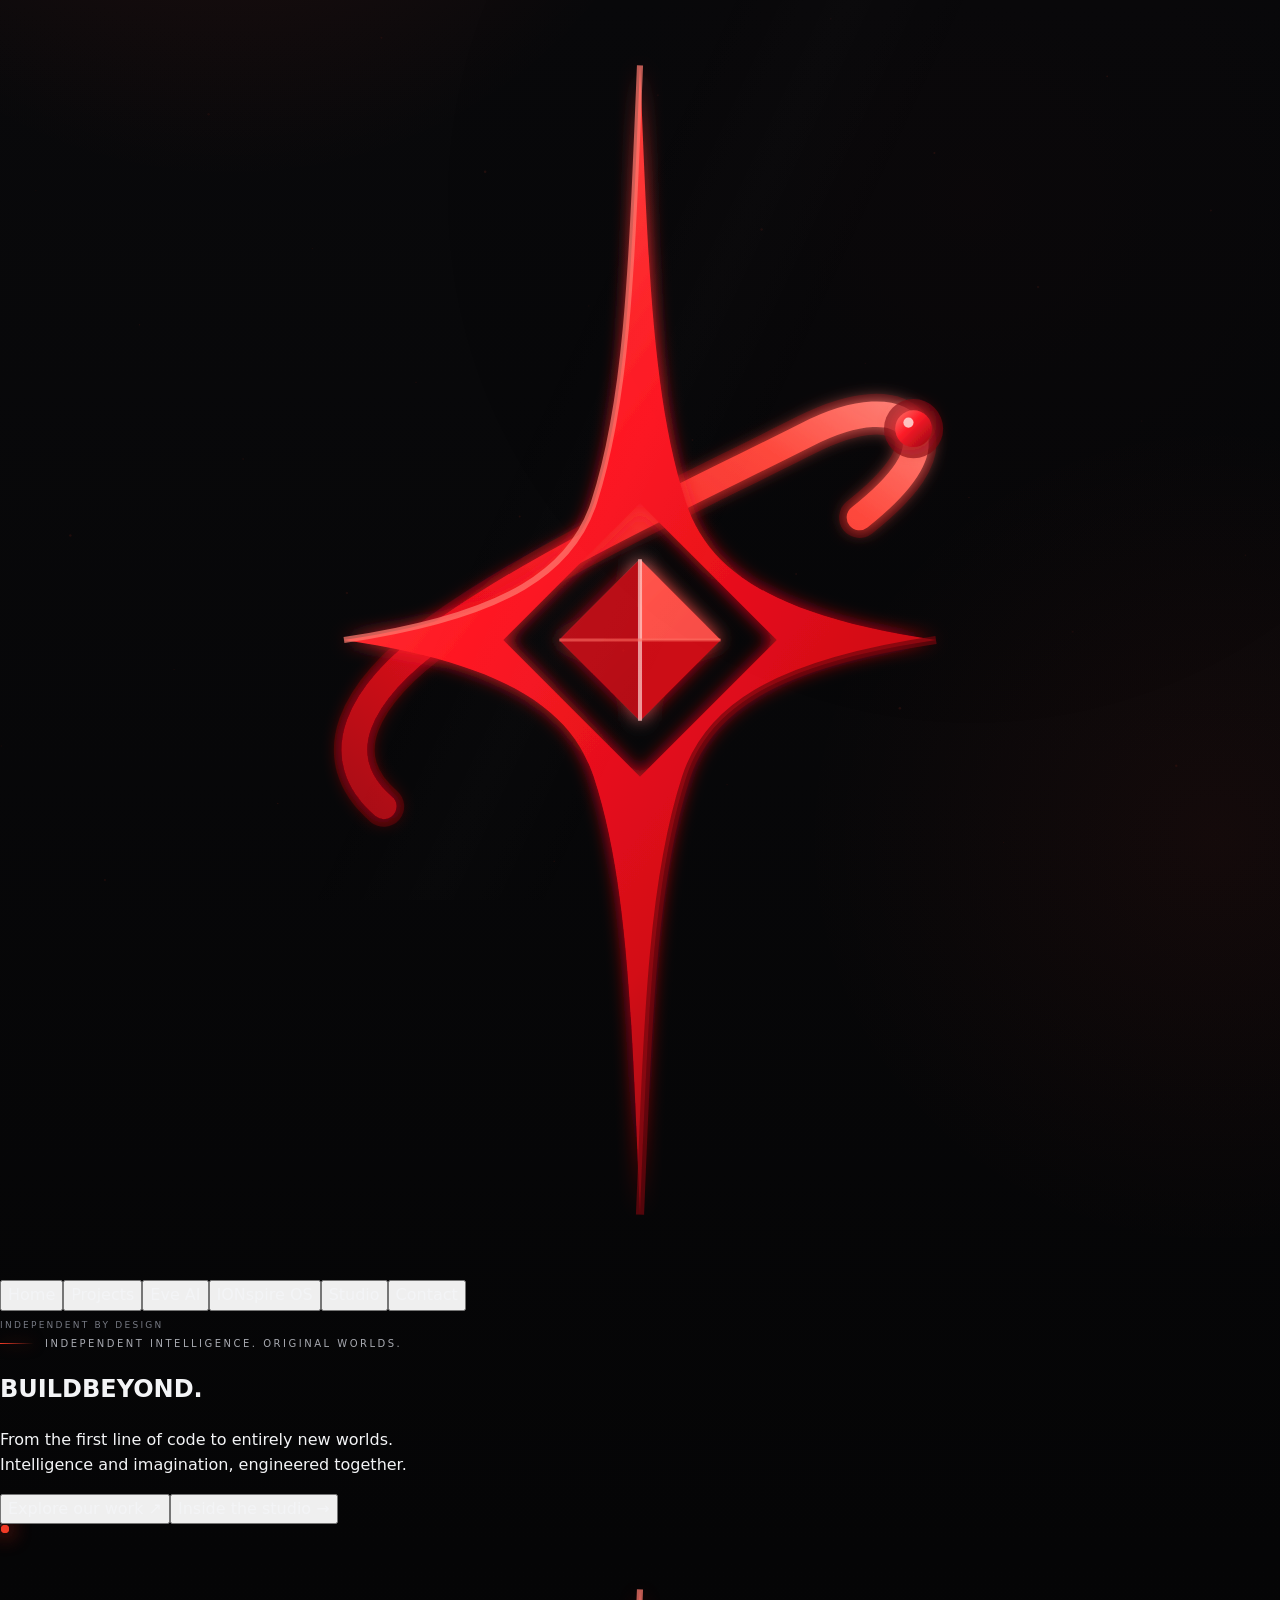
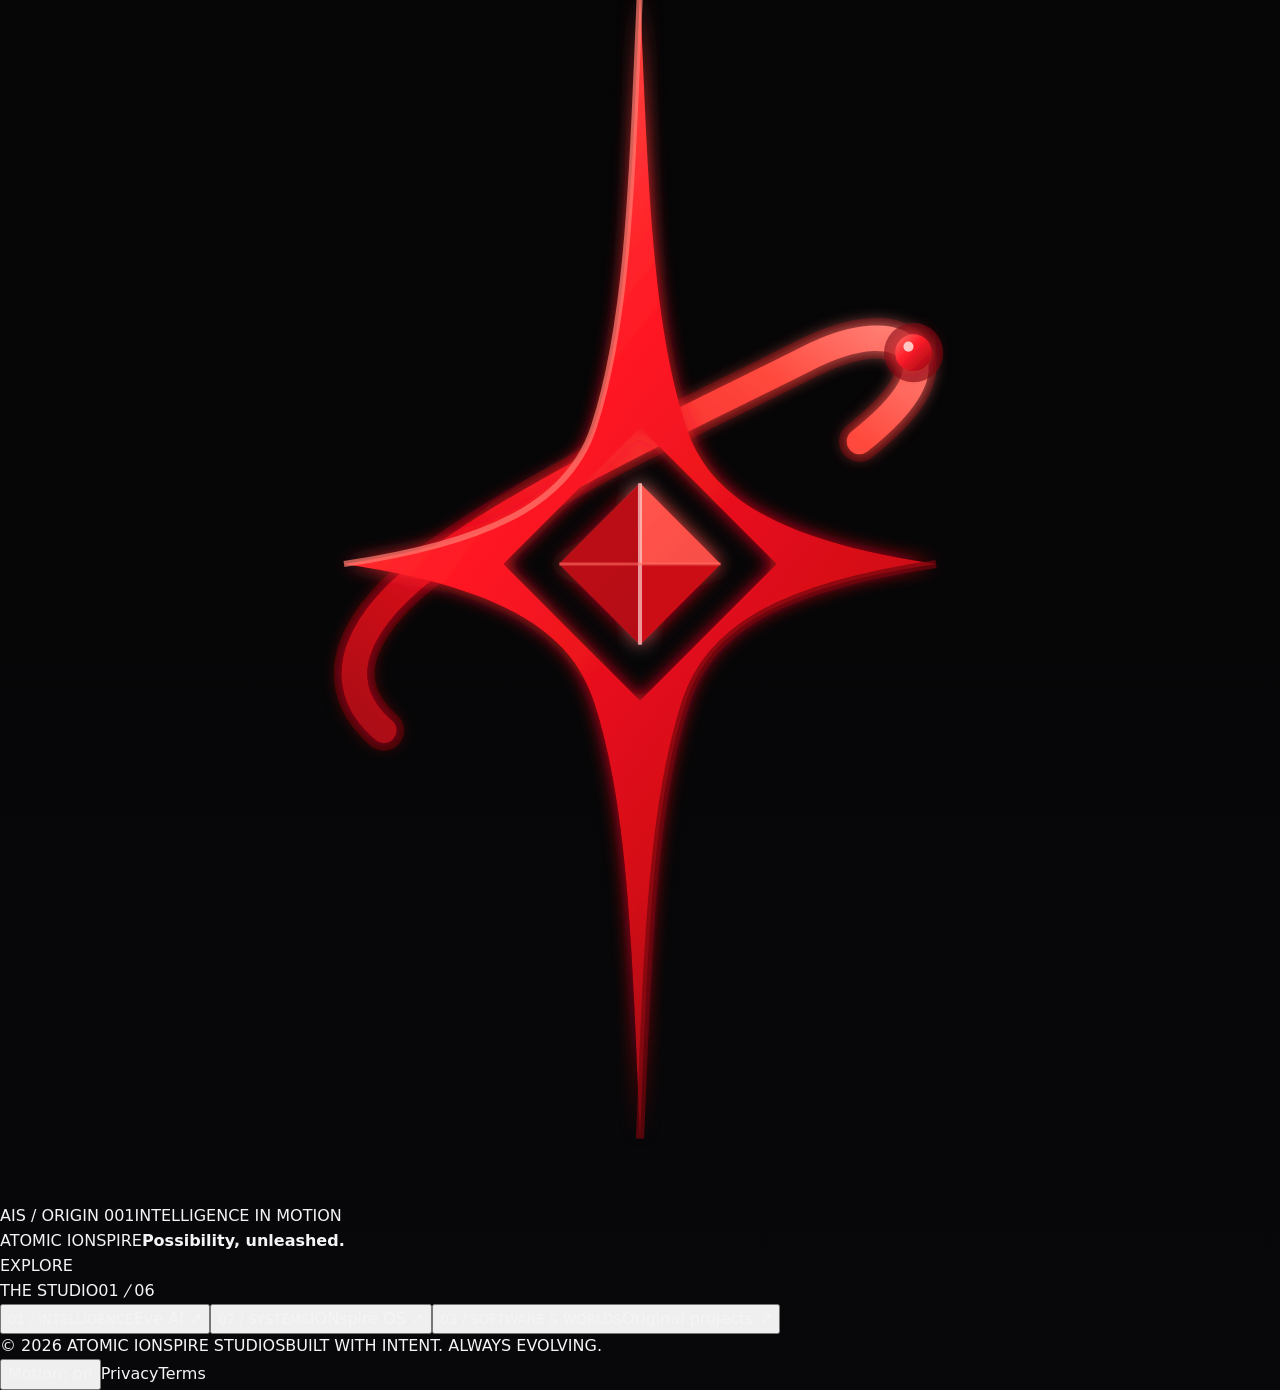
==== commit dcd92953: "Adopt Ionspire brand mark on index.html" ====
--- a/index.html
+++ b/index.html
@@ -1,38 +1,15 @@
 <!doctype html>
-<html lang="en"><head><meta charset="utf-8"><meta name="viewport" content="width=device-width,initial-scale=1,viewport-fit=cover"><meta name="theme-color" content="#070708"><meta name="color-scheme" content="dark"><meta name="description" content="Atomic Ionspire Studios. Independent intelligence, operating systems, software and interactive worlds."><link rel="canonical" href="https://atomicionspire.com/"><meta property="og:site_name" content="Atomic Ionspire Studios"><meta property="og:title" content="Atomic Ionspire Studios — Build Beyond"><meta property="og:description" content="Atomic Ionspire Studios. Independent intelligence, operating systems, software and interactive worlds."><link rel="icon" href="assets/atomic-ionspire-binary-static.svg" type="image/svg+xml"><title>Atomic Ionspire Studios — Build Beyond</title><link rel="stylesheet" href="style.css?v=5.0.0"><link rel="stylesheet" href="premium.css?v=5.0.0"><link rel="stylesheet" href="details.css?v=5.0.0"></head>
-<body data-site-version="5.0.0" class="home-page"><a class="skip" href="#main">Skip to content</a>
-<canvas id="energy-field" aria-hidden="true"></canvas>
-<div class="site-noise" aria-hidden="true"></div>
-<div class="pointer-aura" aria-hidden="true"></div>
-<header class="site-header" data-header>
-  <a class="brand" href="index.html" aria-label="Atomic Ionspire Studios home">
-    <img class="brand-mark" src="assets/atomic-ionspire-binary-static.svg" alt="">
-    <span class="brand-type"><strong>ATOMIC IONSPIRE</strong><small>STUDIOS</small></span>
-  </a>
-  <button class="menu-btn" type="button" aria-expanded="false" aria-controls="primary-links"><span></span><span></span><span></span><span class="sr-only">Toggle navigation</span></button>
-  <nav id="primary-links" class="primary-nav" aria-label="Primary navigation"><a href="index.html" aria-current="page">Home</a><a href="projects.html">Projects</a><a href="eve.html">Eve AI</a><a href="ionspire-os.html">IONspire OS</a><a href="about.html">Studio</a><a href="contact.html">Contact</a></nav>
-  <span class="header-note">INDEPENDENT BY DESIGN</span>
-</header><main id="main">
-<section class="hero section-shell" id="home">
-  <div class="hero-copy reveal"><div class="eyebrow"><span></span>INDEPENDENT INTELLIGENCE • ORIGINAL WORLDS</div><p class="hero-overline">ATOMIC IONSPIRE / V3</p><h1><span>BUILD</span><span>BEYOND<em>.</em></span></h1><p class="hero-lead">From the first line of code to entirely new worlds. Intelligence, systems, software, and games engineered under one independent studio.</p><div class="hero-actions"><a class="btn btn-primary" href="projects.html">Explore the work<span aria-hidden="true">↗</span></a><a class="btn btn-ghost" href="about.html">Inside the studio<span aria-hidden="true">↗</span></a></div><div class="hero-meta"><span><strong>01</strong> Intelligence</span><span><strong>02</strong> Systems</span><span><strong>03</strong> Software</span><span><strong>04</strong> Worlds</span></div></div>
-  <div class="logo-stage reveal" data-tilt><div class="orbit orbit-a"></div><div class="orbit orbit-b"></div><div class="logo-glow"></div><img src="assets/atomic-ionspire-binary.svg" class="hero-logo" alt="Atomic Ionspire triangular binary logo"><div class="stage-label"><span>LIVE IDENTITY</span><strong>DATA / MOTION / CONTROL</strong></div></div>
-</section>
-<section class="signal-strip" aria-label="Studio disciplines"><span>AI SYSTEMS</span><i></i><span>OPERATING SYSTEMS</span><i></i><span>SOFTWARE</span><i></i><span>INTERACTIVE WORLDS</span></section>
-<section class="section-shell section-block" id="projects">
-  <div class="section-head reveal"><div class="eyebrow"><span></span>SELECTED WORK</div><div><h2>Ideas made <em>tangible.</em></h2><p>Distinct products. One studio language. Each project is built to become more capable over time.</p></div></div>
-  <div class="project-grid">
-    <a class="project-card featured reveal" href="lockridge.html"><span class="project-index">01 / VIDEO GAME</span><div class="project-visual monogram">LR</div><div><span class="status-dot">IN DEVELOPMENT</span><h3>Lockridge</h3><p>An original Atomic Ionspire Studios video game currently in development.</p><span class="text-link">Explore Lockridge ↗</span></div></a>
-    <a class="project-card reveal" href="parallel-earth.html"><span class="project-index">02 / SIMULATION</span><div class="project-visual globe">PE</div><div><h3>Parallel Earth</h3><p>Shape humanity's future through decisions that ripple across a changing world.</p><span class="text-link">Explore project ↗</span></div></a>
-    <a class="project-card reveal" href="president-simulator.html"><span class="project-index">03 / STRATEGY</span><div class="project-visual monogram">PS</div><div><h3>President Simulator</h3><p>Lead a nation through pressure, priorities, and consequence.</p><span class="text-link">Explore project ↗</span></div></a>
-    <a class="project-card reveal" href="ai-dungeon-master.html"><span class="project-index">04 / ROLE-PLAYING</span><div class="project-visual monogram">DM</div><div><h3>AI Dungeon Master</h3><p>A role-playing adventure that evolves around what you choose to do.</p><span class="text-link">Explore project ↗</span></div></a>
-  </div>
-</section>
-<section class="feature-band section-shell reveal"><div class="feature-number">01</div><div class="feature-copy"><div class="eyebrow"><span></span>FLAGSHIP INTELLIGENCE</div><h2>Her name is <em>Eve.</em></h2><p>Eve is being developed as the private, local-first technical mind and future command layer of Atomic Ionspire Studios.</p><div class="tag-row"><span>LOCAL-FIRST</span><span>ORCHESTRATION</span><span>LONG-TERM R&D</span></div><a class="btn btn-primary" href="eve.html">Explore Eve<span aria-hidden="true">↗</span></a></div><div class="feature-symbol eve-symbol" aria-hidden="true"><span>E</span></div></section>
-<section class="feature-band reverse section-shell reveal"><div class="feature-number">02</div><div class="feature-copy"><div class="eyebrow"><span></span>OPERATING SYSTEMS</div><h2>Your system. <em>Your control.</em></h2><p>IONspire OS is a foundation for AI development, software creation, and a distinct desktop experience.</p><div class="tag-row"><span>AI & DEVELOPMENT</span><span>IONspire DESKTOP</span><span>IN DEVELOPMENT</span></div><a class="btn btn-primary" href="ionspire-os.html">Discover IONspire OS<span aria-hidden="true">↗</span></a></div><div class="feature-symbol os-symbol" aria-hidden="true"><span>ION</span></div></section>
-<section class="section-shell studio-section reveal"><div><div class="eyebrow"><span></span>THE STUDIO / THE CONVICTION</div><h2>One studio.<br><em>Four frontiers.</em></h2></div><div class="studio-grid"><article><span>01</span><h3>Intelligence</h3><p>Eve. Our central intelligence and long-term research focus.</p></article><article><span>02</span><h3>Systems</h3><p>IONspire OS. A foundation for control, creation, and development.</p></article><article><span>03</span><h3>Software</h3><p>Focused applications built around practical problems.</p></article><article><span>04</span><h3>Worlds</h3><p>Original games where decisions shape the experience.</p></article></div></section>
-<section class="contact-band section-shell reveal"><div><div class="eyebrow"><span></span>START A CONVERSATION</div><h2>The next idea<br>starts with <em>hello.</em></h2></div><div><p>Questions about our work, product support, or what comes next.</p><a class="btn btn-primary" href="mailto:support@atomicionspire.com">support@atomicionspire.com<span aria-hidden="true">↗</span></a></div></section></main><footer class="site-footer">
-  <a class="footer-brand" href="index.html"><img class="brand-mark" src="assets/atomic-ionspire-binary-static.svg" alt=""><span><strong>ATOMIC IONSPIRE</strong><small>STUDIOS</small></span></a>
-  <p>Independent technology. Original worlds. Built with intent.</p>
-  <div class="footer-links"><button id="motion" class="motion-toggle" type="button" aria-pressed="false">Motion: on</button><a href="https://github.com/atomicionspire">GitHub</a><a href="privacy.html">Privacy</a><a href="terms.html">Terms</a></div>
-  <small>© 2026 Atomic Ionspire Studios</small>
-</footer><script src="app.js?v=5.0.0"></script><script src="energy.js?v=5.0.0"></script></body></html>+<html lang="en"><head><meta charset="utf-8"><meta name="viewport" content="width=device-width,initial-scale=1"><meta name="theme-color" content="#08080a"><meta name="description" content="Atomic Ionspire Studios. Independent intelligence, operating systems, software and interactive worlds."><link rel="canonical" href="https://atomicionspire.com/"><title>Atomic Ionspire Studios — Build Beyond</title><link rel="icon" href="assets/ion-spire-v1.svg"><link rel="stylesheet" href="style.css?v=4.1.2"><link rel="stylesheet" href="premium.css?v=4.1.2"><style>/* Explicit panel focus avoids Chromium's automatic scroll-container ring. */
+#main,#main .panel,#main .detail-screen{outline:0!important}
+body[data-input="keyboard"] #main:focus-visible,body[data-input="keyboard"] #main .panel:focus-visible,body[data-input="keyboard"] #main .detail-screen:focus-visible{box-shadow:inset 0 0 0 2px #ff4930}
+</style></head>
+<body data-site-version="4.1.2"><a class="skip" href="#main">Skip to content</a><canvas id="energy-field" aria-hidden="true"></canvas><div class="scene-vignette" aria-hidden="true"></div><div class="transition-curtain" aria-hidden="true"></div><div class="pointer-light" aria-hidden="true"></div><div class="grain" aria-hidden="true"></div>
+<div class="shell"><header><a class="brand" href="#home" aria-label="Atomic Ionspire Studios home"><img src="assets/ion-spire-v1.svg" alt=""><span>ATOMIC <b>IONSPIRE</b><small>STUDIOS</small></span></a><nav role="tablist" aria-label="Studio sections"><button role="tab" id="tab-home" aria-controls="home" data-tab="home" aria-selected="true">Home</button><button role="tab" id="tab-projects" aria-controls="projects" data-tab="projects" aria-selected="false" tabindex="-1">Projects</button><button role="tab" id="tab-eve" aria-controls="eve" data-tab="eve" aria-selected="false" tabindex="-1">Eve AI</button><button role="tab" id="tab-os" aria-controls="os" data-tab="os" aria-selected="false" tabindex="-1">IONspire OS</button><button role="tab" id="tab-about" aria-controls="about" data-tab="about" aria-selected="false" tabindex="-1">Studio</button><button role="tab" id="tab-contact" aria-controls="contact" data-tab="contact" aria-selected="false" tabindex="-1">Contact</button></nav><span class="header-note">INDEPENDENT BY DESIGN</span></header>
+<main id="main" tabindex="-1">
+<section id="home" role="tabpanel" tabindex="-1" aria-labelledby="tab-home" class="panel home"><div class="hero-copy"><div class="eyebrow"><span></span> INDEPENDENT INTELLIGENCE. ORIGINAL WORLDS.</div><h1><span class="title-line">BUILD</span><span class="title-line">BEYOND<span class="title-period">.</span></span></h1><p class="lead">From the first line of code to entirely new worlds.<br>Intelligence and imagination, engineered together.</p><div class="actions"><button class="primary" data-go="projects">Explore our work <span>↗</span></button><button class="secondary" data-go="about">Inside the studio <span>→</span></button></div></div><div class="emblem-stage" aria-hidden="true"><div class="orbit orbit-one"></div><div class="orbit orbit-two"></div><div class="crosshair"></div><img class="hero-emblem" src="assets/ion-spire-v1.svg" alt=""><span class="coordinate top">AIS / ORIGIN 001</span><span class="coordinate bottom">INTELLIGENCE IN MOTION</span><div class="stage-caption"><span>ATOMIC IONSPIRE</span><strong>Possibility, unleashed.</strong></div></div><div class="home-bottom"><span class="work-label">EXPLORE<br>THE STUDIO</span><span class="index">01 <i>/</i> 06</span><div class="frontiers"><button data-go="eve"><small>01 / INTELLIGENCE</small>Eve AI <span>↗</span></button><button data-go="os"><small>02 / SYSTEMS</small>IONspire OS <span>↗</span></button><button data-go="projects"><small>03 / SOFTWARE & WORLDS</small>Original projects <span>↗</span></button></div></div></section>
+<section id="projects" role="tabpanel" tabindex="-1" aria-labelledby="tab-projects" class="panel" hidden><div class="section-heading"><div><div class="eyebrow">SELECTED WORK / CONTINUOUS EXPLORATION</div><h2>Ideas. Made <em>real.</em></h2></div><p>Tools for today.<br>Worlds for what comes next.</p></div><div class="projects-layout"><div class="project-list" role="group" aria-label="Choose a project"><button data-project="lockridge" class="selected"><span>01</span>Lockridge<small>IN DEVELOPMENT</small></button><button data-project="earth"><span>02</span>Parallel Earth<small>SIMULATION</small></button><button data-project="president"><span>03</span>President Simulator<small>STRATEGY</small></button><button data-project="dungeon"><span>04</span>AI Dungeon Master<small>ROLE-PLAYING</small></button><button data-project="jobforge"><span>05</span>JobForge<small>PRODUCTIVITY</small></button></div><article class="project-detail" aria-live="polite"><span class="detail-type" id="project-type"></span><div class="project-monogram" id="project-monogram" aria-hidden="true"></div><div class="detail-copy"><h3 id="project-title"></h3><p id="project-description"></p><span class="project-status" id="project-status" hidden>In development</span><a class="text-link" id="project-link">Explore project <span>↗</span></a></div></article></div></section>
+<section id="eve" role="tabpanel" tabindex="-1" aria-labelledby="tab-eve" class="panel" hidden><div class="feature-layout"><div><div class="eyebrow">01 / FLAGSHIP INTELLIGENCE</div><h2>Her name<br>is <em>Eve.</em></h2><p class="lead">The intelligence at the heart of Atomic Ionspire.</p><p class="body-copy">We’re developing Eve as the technical mind and future command layer of an AI-native studio. From coding and research to coordinating complex work, the ambition is capable intelligence under founder control.</p><div class="tags"><span>Local-first</span><span>Orchestration</span><span>Long-term R&D</span></div><a class="text-link" href="eve.html">Explore Eve’s development <span>↗</span></a></div><div class="intelligence-art"><img src="assets/ion-spire-v1.svg" alt="Atomic Ionspire orbit-star emblem"><div class="art-title">EVE<span>INTELLIGENCE / IN DEVELOPMENT</span></div></div></div></section>
+<section id="os" role="tabpanel" tabindex="-1" aria-labelledby="tab-os" class="panel" hidden><div class="feature-layout"><div><div class="eyebrow">02 / OPERATING SYSTEMS</div><h2>Your system.<br>Your <em>control.</em></h2><p class="lead">IONspire OS. A foundation for building what’s next.</p><p class="body-copy">An operating system built around AI development, software creation, and a distinct desktop experience. Focused tools. A clear identity. A foundation that grows with the studio.</p><div class="tags"><span>AI & development</span><span>IONspire Desktop</span><span>In development</span></div><a class="text-link" href="ionspire-os.html">Discover IONspire OS <span>↗</span></a></div><div class="system-card"><span class="micro">ATOMIC IONSPIRE / SYSTEMS DIVISION</span><div class="os-word">ION<span>spire</span><b>OS</b></div><div class="system-rule"></div><p>Control. Clarity.<br>Unmistakably yours.</p><span class="micro">AN INDEPENDENT OPERATING SYSTEM</span></div></div></section>
+<section id="about" role="tabpanel" tabindex="-1" aria-labelledby="tab-about" class="panel" hidden><div class="section-heading"><div><div class="eyebrow">THE STUDIO / THE CONVICTION</div><h2>One studio.<br>Four <em>frontiers.</em></h2></div><p class="studio-intro">We build intelligent technology from the model to the interface. Every project is part of a bigger ambition: an independent studio where intelligence becomes tools, and tools open new possibilities.</p></div><div class="division-grid"><button data-go="eve"><span>01 /</span><h3>Intelligence</h3><p>Eve. Our central intelligence and long-term research focus.</p><b>Explore Eve ↗</b></button><button data-go="os"><span>02 /</span><h3>Systems</h3><p>IONspire OS. A foundation for control, creation, and development.</p><b>Explore systems ↗</b></button><button data-go="projects"><span>03 /</span><h3>Software</h3><p>Useful, focused applications that turn real needs into working tools.</p><b>Explore applications ↗</b></button><button data-go="projects"><span>04 /</span><h3>Worlds</h3><p>Original games where decisions shape the experience.</p><b>Explore games ↗</b></button></div></section>
+<section id="contact" role="tabpanel" tabindex="-1" aria-labelledby="tab-contact" class="panel contact-panel" hidden><div class="eyebrow">START A CONVERSATION</div><h2>The next idea<br>starts with <em>hello.</em></h2><p class="lead">Questions about our work, product support,<br>or a conversation about what comes next.</p><a class="email" href="mailto:support@atomicionspire.com">support@atomicionspire.com <span>↗</span></a><div class="contact-bottom"><span>ATOMIC IONSPIRE STUDIOS<br><small>Independent technology. Shared possibility.</small></span><a class="text-link" href="https://github.com/atomicionspire" target="_blank" rel="noopener">Find us on GitHub ↗</a></div></section>
+</main><footer><span>© 2026 ATOMIC IONSPIRE STUDIOS</span><span class="footer-center">BUILT WITH INTENT. ALWAYS EVOLVING.</span><div><button id="motion" aria-pressed="false">Motion: on</button><a href="privacy.html">Privacy</a><a href="terms.html">Terms</a></div></footer></div><script src="app.js?v=4.1.2"></script><script src="energy.js?v=4.1.2"></script></body></html>
